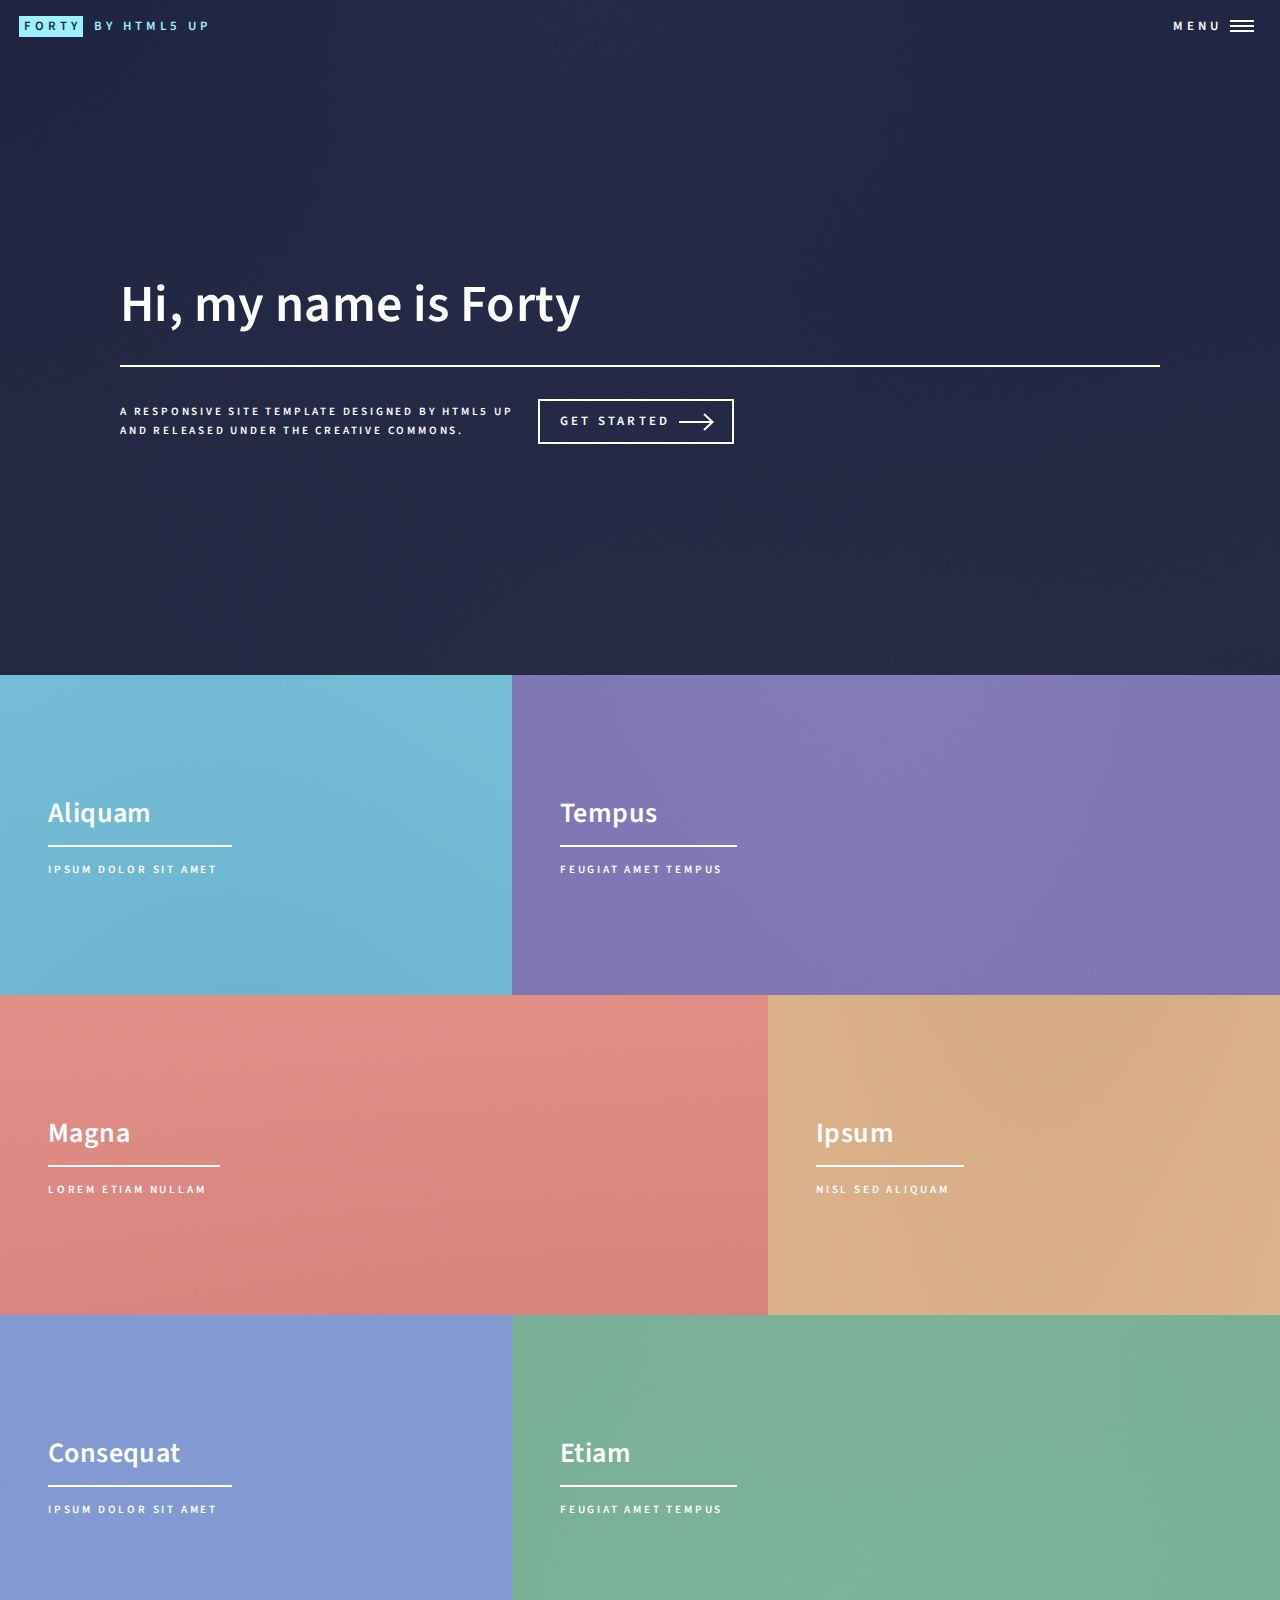
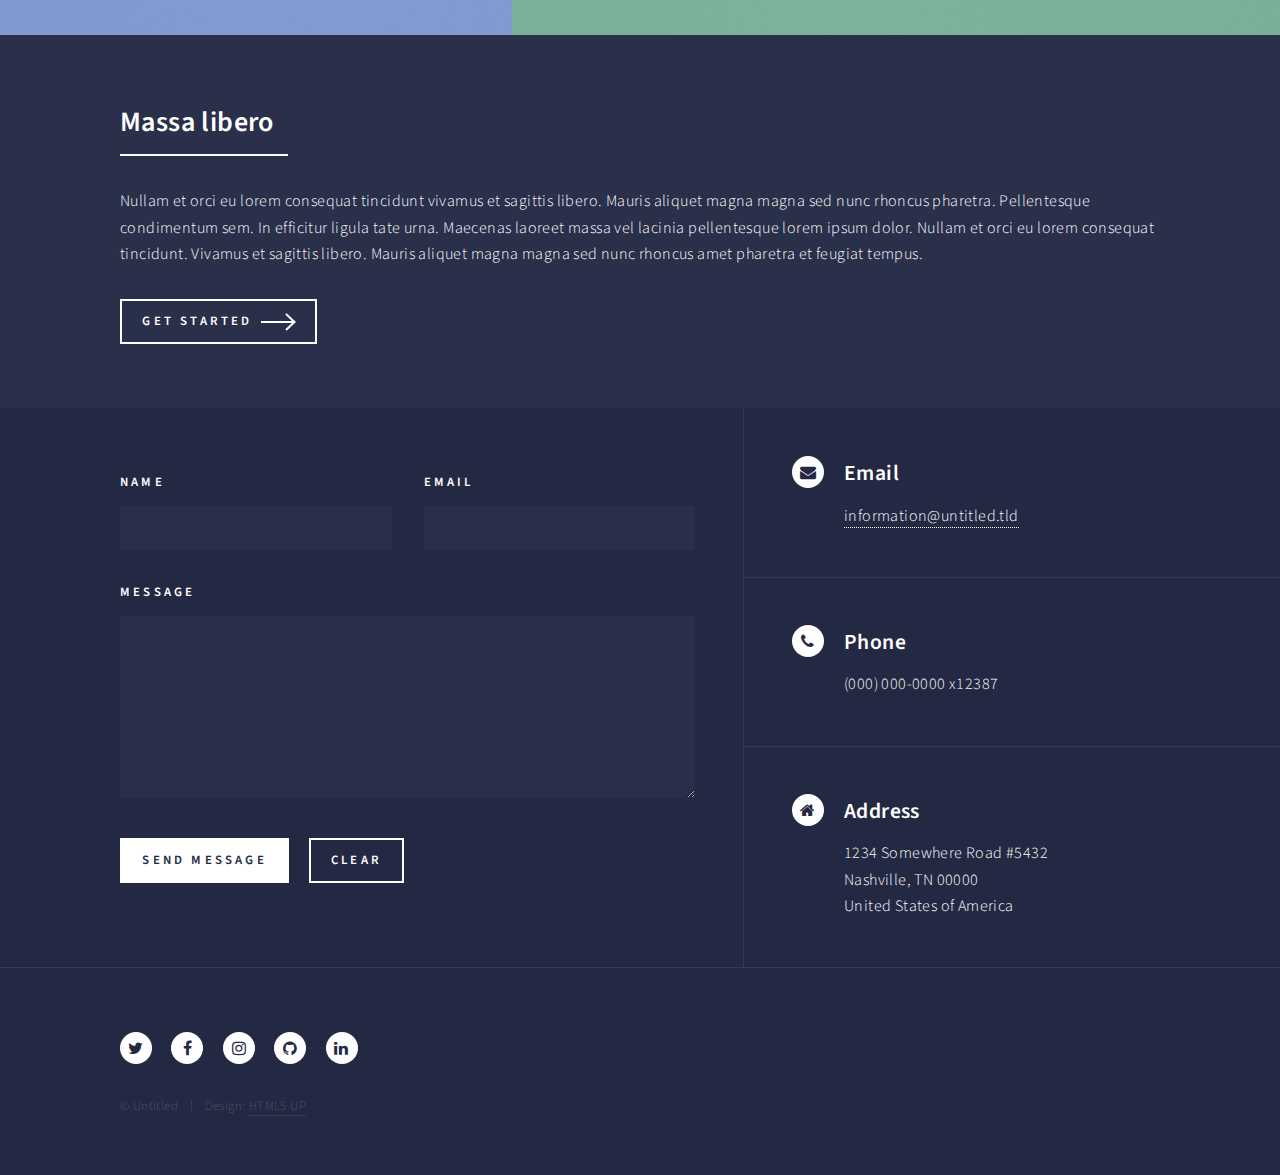
==== test/index.html @ 99784482 "测试下" ====
<!DOCTYPE HTML>
<!--
	Forty by HTML5 UP
	html5up.net | @ajlkn
	Free for personal and commercial use under the CCA 3.0 license (html5up.net/license)
-->
<html>
	<head>
		<title>Forty by HTML5 UP</title>
		<meta charset="utf-8" />
		<meta name="viewport" content="width=device-width, initial-scale=1, user-scalable=no" />
		<!--[if lte IE 8]><script src="assets/js/ie/html5shiv.js"></script><![endif]-->
		<link rel="stylesheet" href="assets/css/main.css" />
		<!--[if lte IE 9]><link rel="stylesheet" href="assets/css/ie9.css" /><![endif]-->
		<!--[if lte IE 8]><link rel="stylesheet" href="assets/css/ie8.css" /><![endif]-->
	</head>
	<body>

		<!-- Wrapper -->
			<div id="wrapper">

				<!-- Header -->
					<header id="header" class="alt">
						<a href="index.html" class="logo"><strong>Forty</strong> <span>by HTML5 UP</span></a>
						<nav>
							<a href="#menu">Menu</a>
						</nav>
					</header>

				<!-- Menu -->
					<nav id="menu">
						<ul class="links">
							<li><a href="index.html">Home</a></li>
							<li><a href="landing.html">Landing</a></li>
							<li><a href="generic.html">Generic</a></li>
							<li><a href="elements.html">Elements</a></li>
						</ul>
						<ul class="actions vertical">
							<li><a href="#" class="button special fit">Get Started</a></li>
							<li><a href="#" class="button fit">Log In</a></li>
						</ul>
					</nav>

				<!-- Banner -->
					<section id="banner" class="major">
						<div class="inner">
							<header class="major">
								<h1>Hi, my name is Forty</h1>
							</header>
							<div class="content">
								<p>A responsive site template designed by HTML5 UP<br />
								and released under the Creative Commons.</p>
								<ul class="actions">
									<li><a href="#one" class="button next scrolly">Get Started</a></li>
								</ul>
							</div>
						</div>
					</section>

				<!-- Main -->
					<div id="main">

						<!-- One -->
							<section id="one" class="tiles">
								<article>
									<span class="image">
										<img src="images/pic01.jpg" alt="" />
									</span>
									<header class="major">
										<h3><a href="landing.html" class="link">Aliquam</a></h3>
										<p>Ipsum dolor sit amet</p>
									</header>
								</article>
								<article>
									<span class="image">
										<img src="images/pic02.jpg" alt="" />
									</span>
									<header class="major">
										<h3><a href="landing.html" class="link">Tempus</a></h3>
										<p>feugiat amet tempus</p>
									</header>
								</article>
								<article>
									<span class="image">
										<img src="images/pic03.jpg" alt="" />
									</span>
									<header class="major">
										<h3><a href="landing.html" class="link">Magna</a></h3>
										<p>Lorem etiam nullam</p>
									</header>
								</article>
								<article>
									<span class="image">
										<img src="images/pic04.jpg" alt="" />
									</span>
									<header class="major">
										<h3><a href="landing.html" class="link">Ipsum</a></h3>
										<p>Nisl sed aliquam</p>
									</header>
								</article>
								<article>
									<span class="image">
										<img src="images/pic05.jpg" alt="" />
									</span>
									<header class="major">
										<h3><a href="landing.html" class="link">Consequat</a></h3>
										<p>Ipsum dolor sit amet</p>
									</header>
								</article>
								<article>
									<span class="image">
										<img src="images/pic06.jpg" alt="" />
									</span>
									<header class="major">
										<h3><a href="landing.html" class="link">Etiam</a></h3>
										<p>Feugiat amet tempus</p>
									</header>
								</article>
							</section>

						<!-- Two -->
							<section id="two">
								<div class="inner">
									<header class="major">
										<h2>Massa libero</h2>
									</header>
									<p>Nullam et orci eu lorem consequat tincidunt vivamus et sagittis libero. Mauris aliquet magna magna sed nunc rhoncus pharetra. Pellentesque condimentum sem. In efficitur ligula tate urna. Maecenas laoreet massa vel lacinia pellentesque lorem ipsum dolor. Nullam et orci eu lorem consequat tincidunt. Vivamus et sagittis libero. Mauris aliquet magna magna sed nunc rhoncus amet pharetra et feugiat tempus.</p>
									<ul class="actions">
										<li><a href="landing.html" class="button next">Get Started</a></li>
									</ul>
								</div>
							</section>

					</div>

				<!-- Contact -->
					<section id="contact">
						<div class="inner">
							<section>
								<form method="post" action="#">
									<div class="field half first">
										<label for="name">Name</label>
										<input type="text" name="name" id="name" />
									</div>
									<div class="field half">
										<label for="email">Email</label>
										<input type="text" name="email" id="email" />
									</div>
									<div class="field">
										<label for="message">Message</label>
										<textarea name="message" id="message" rows="6"></textarea>
									</div>
									<ul class="actions">
										<li><input type="submit" value="Send Message" class="special" /></li>
										<li><input type="reset" value="Clear" /></li>
									</ul>
								</form>
							</section>
							<section class="split">
								<section>
									<div class="contact-method">
										<span class="icon alt fa-envelope"></span>
										<h3>Email</h3>
										<a href="#">information@untitled.tld</a>
									</div>
								</section>
								<section>
									<div class="contact-method">
										<span class="icon alt fa-phone"></span>
										<h3>Phone</h3>
										<span>(000) 000-0000 x12387</span>
									</div>
								</section>
								<section>
									<div class="contact-method">
										<span class="icon alt fa-home"></span>
										<h3>Address</h3>
										<span>1234 Somewhere Road #5432<br />
										Nashville, TN 00000<br />
										United States of America</span>
									</div>
								</section>
							</section>
						</div>
					</section>

				<!-- Footer -->
					<footer id="footer">
						<div class="inner">
							<ul class="icons">
								<li><a href="#" class="icon alt fa-twitter"><span class="label">Twitter</span></a></li>
								<li><a href="#" class="icon alt fa-facebook"><span class="label">Facebook</span></a></li>
								<li><a href="#" class="icon alt fa-instagram"><span class="label">Instagram</span></a></li>
								<li><a href="#" class="icon alt fa-github"><span class="label">GitHub</span></a></li>
								<li><a href="#" class="icon alt fa-linkedin"><span class="label">LinkedIn</span></a></li>
							</ul>
							<ul class="copyright">
								<li>&copy; Untitled</li><li>Design: <a href="https://html5up.net">HTML5 UP</a></li>
							</ul>
						</div>
					</footer>

			</div>

		<!-- Scripts -->
			<script src="assets/js/jquery.min.js"></script>
			<script src="assets/js/jquery.scrolly.min.js"></script>
			<script src="assets/js/jquery.scrollex.min.js"></script>
			<script src="assets/js/skel.min.js"></script>
			<script src="assets/js/util.js"></script>
			<!--[if lte IE 8]><script src="assets/js/ie/respond.min.js"></script><![endif]-->
			<script src="assets/js/main.js"></script>

	</body>
</html>
---- test/assets/css/main.css ----
@import url(font-awesome.min.css);
@import url("https://fonts.googleapis.com/css?family=Source+Sans+Pro:300,300italic,600,600italic");

/*
	Forty by HTML5 UP
	html5up.net | @ajlkn
	Free for personal and commercial use under the CCA 3.0 license (html5up.net/license)
*/

/* Reset */

	html, body, div, span, applet, object, iframe, h1, h2, h3, h4, h5, h6, p, blockquote, pre, a, abbr, acronym, address, big, cite, code, del, dfn, em, img, ins, kbd, q, s, samp, small, strike, strong, sub, sup, tt, var, b, u, i, center, dl, dt, dd, ol, ul, li, fieldset, form, label, legend, table, caption, tbody, tfoot, thead, tr, th, td, article, aside, canvas, details, embed, figure, figcaption, footer, header, hgroup, menu, nav, output, ruby, section, summary, time, mark, audio, video {
		margin: 0;
		padding: 0;
		border: 0;
		font-size: 100%;
		font: inherit;
		vertical-align: baseline;
	}

	article, aside, details, figcaption, figure, footer, header, hgroup, menu, nav, section {
		display: block;
	}

	body {
		line-height: 1;
	}

	ol, ul {
		list-style: none;
	}

	blockquote, q {
		quotes: none;
	}

	blockquote:before, blockquote:after, q:before, q:after {
		content: '';
		content: none;
	}

	table {
		border-collapse: collapse;
		border-spacing: 0;
	}

	body {
		-webkit-text-size-adjust: none;
	}

/* Box Model */

	*, *:before, *:after {
		-moz-box-sizing: border-box;
		-webkit-box-sizing: border-box;
		box-sizing: border-box;
	}

/* Grid */

	.row {
		border-bottom: solid 1px transparent;
		-moz-box-sizing: border-box;
		-webkit-box-sizing: border-box;
		box-sizing: border-box;
	}

	.row > * {
		float: left;
		-moz-box-sizing: border-box;
		-webkit-box-sizing: border-box;
		box-sizing: border-box;
	}

	.row:after, .row:before {
		content: '';
		display: block;
		clear: both;
		height: 0;
	}

	.row.uniform > * > :first-child {
		margin-top: 0;
	}

	.row.uniform > * > :last-child {
		margin-bottom: 0;
	}

	.row.\30 \25 > * {
		padding: 0 0 0 0em;
	}

	.row.\30 \25 {
		margin: 0 0 -1px 0em;
	}

	.row.uniform.\30 \25 > * {
		padding: 0em 0 0 0em;
	}

	.row.uniform.\30 \25 {
		margin: 0em 0 -1px 0em;
	}

	.row > * {
		padding: 0 0 0 2em;
	}

	.row {
		margin: 0 0 -1px -2em;
	}

	.row.uniform > * {
		padding: 2em 0 0 2em;
	}

	.row.uniform {
		margin: -2em 0 -1px -2em;
	}

	.row.\32 00\25 > * {
		padding: 0 0 0 4em;
	}

	.row.\32 00\25 {
		margin: 0 0 -1px -4em;
	}

	.row.uniform.\32 00\25 > * {
		padding: 4em 0 0 4em;
	}

	.row.uniform.\32 00\25 {
		margin: -4em 0 -1px -4em;
	}

	.row.\31 50\25 > * {
		padding: 0 0 0 3em;
	}

	.row.\31 50\25 {
		margin: 0 0 -1px -3em;
	}

	.row.uniform.\31 50\25 > * {
		padding: 3em 0 0 3em;
	}

	.row.uniform.\31 50\25 {
		margin: -3em 0 -1px -3em;
	}

	.row.\35 0\25 > * {
		padding: 0 0 0 1em;
	}

	.row.\35 0\25 {
		margin: 0 0 -1px -1em;
	}

	.row.uniform.\35 0\25 > * {
		padding: 1em 0 0 1em;
	}

	.row.uniform.\35 0\25 {
		margin: -1em 0 -1px -1em;
	}

	.row.\32 5\25 > * {
		padding: 0 0 0 0.5em;
	}

	.row.\32 5\25 {
		margin: 0 0 -1px -0.5em;
	}

	.row.uniform.\32 5\25 > * {
		padding: 0.5em 0 0 0.5em;
	}

	.row.uniform.\32 5\25 {
		margin: -0.5em 0 -1px -0.5em;
	}

	.\31 2u, .\31 2u\24 {
		width: 100%;
		clear: none;
		margin-left: 0;
	}

	.\31 1u, .\31 1u\24 {
		width: 91.6666666667%;
		clear: none;
		margin-left: 0;
	}

	.\31 0u, .\31 0u\24 {
		width: 83.3333333333%;
		clear: none;
		margin-left: 0;
	}

	.\39 u, .\39 u\24 {
		width: 75%;
		clear: none;
		margin-left: 0;
	}

	.\38 u, .\38 u\24 {
		width: 66.6666666667%;
		clear: none;
		margin-left: 0;
	}

	.\37 u, .\37 u\24 {
		width: 58.3333333333%;
		clear: none;
		margin-left: 0;
	}

	.\36 u, .\36 u\24 {
		width: 50%;
		clear: none;
		margin-left: 0;
	}

	.\35 u, .\35 u\24 {
		width: 41.6666666667%;
		clear: none;
		margin-left: 0;
	}

	.\34 u, .\34 u\24 {
		width: 33.3333333333%;
		clear: none;
		margin-left: 0;
	}

	.\33 u, .\33 u\24 {
		width: 25%;
		clear: none;
		margin-left: 0;
	}

	.\32 u, .\32 u\24 {
		width: 16.6666666667%;
		clear: none;
		margin-left: 0;
	}

	.\31 u, .\31 u\24 {
		width: 8.3333333333%;
		clear: none;
		margin-left: 0;
	}

	.\31 2u\24 + *,
	.\31 1u\24 + *,
	.\31 0u\24 + *,
	.\39 u\24 + *,
	.\38 u\24 + *,
	.\37 u\24 + *,
	.\36 u\24 + *,
	.\35 u\24 + *,
	.\34 u\24 + *,
	.\33 u\24 + *,
	.\32 u\24 + *,
	.\31 u\24 + * {
		clear: left;
	}

	.\-11u {
		margin-left: 91.66667%;
	}

	.\-10u {
		margin-left: 83.33333%;
	}

	.\-9u {
		margin-left: 75%;
	}

	.\-8u {
		margin-left: 66.66667%;
	}

	.\-7u {
		margin-left: 58.33333%;
	}

	.\-6u {
		margin-left: 50%;
	}

	.\-5u {
		margin-left: 41.66667%;
	}

	.\-4u {
		margin-left: 33.33333%;
	}

	.\-3u {
		margin-left: 25%;
	}

	.\-2u {
		margin-left: 16.66667%;
	}

	.\-1u {
		margin-left: 8.33333%;
	}

	@media screen and (max-width: 1680px) {

		.row > * {
			padding: 0 0 0 2em;
		}

		.row {
			margin: 0 0 -1px -2em;
		}

		.row.uniform > * {
			padding: 2em 0 0 2em;
		}

		.row.uniform {
			margin: -2em 0 -1px -2em;
		}

		.row.\32 00\25 > * {
			padding: 0 0 0 4em;
		}

		.row.\32 00\25 {
			margin: 0 0 -1px -4em;
		}

		.row.uniform.\32 00\25 > * {
			padding: 4em 0 0 4em;
		}

		.row.uniform.\32 00\25 {
			margin: -4em 0 -1px -4em;
		}

		.row.\31 50\25 > * {
			padding: 0 0 0 3em;
		}

		.row.\31 50\25 {
			margin: 0 0 -1px -3em;
		}

		.row.uniform.\31 50\25 > * {
			padding: 3em 0 0 3em;
		}

		.row.uniform.\31 50\25 {
			margin: -3em 0 -1px -3em;
		}

		.row.\35 0\25 > * {
			padding: 0 0 0 1em;
		}

		.row.\35 0\25 {
			margin: 0 0 -1px -1em;
		}

		.row.uniform.\35 0\25 > * {
			padding: 1em 0 0 1em;
		}

		.row.uniform.\35 0\25 {
			margin: -1em 0 -1px -1em;
		}

		.row.\32 5\25 > * {
			padding: 0 0 0 0.5em;
		}

		.row.\32 5\25 {
			margin: 0 0 -1px -0.5em;
		}

		.row.uniform.\32 5\25 > * {
			padding: 0.5em 0 0 0.5em;
		}

		.row.uniform.\32 5\25 {
			margin: -0.5em 0 -1px -0.5em;
		}

		.\31 2u\28xlarge\29, .\31 2u\24\28xlarge\29 {
			width: 100%;
			clear: none;
			margin-left: 0;
		}

		.\31 1u\28xlarge\29, .\31 1u\24\28xlarge\29 {
			width: 91.6666666667%;
			clear: none;
			margin-left: 0;
		}

		.\31 0u\28xlarge\29, .\31 0u\24\28xlarge\29 {
			width: 83.3333333333%;
			clear: none;
			margin-left: 0;
		}

		.\39 u\28xlarge\29, .\39 u\24\28xlarge\29 {
			width: 75%;
			clear: none;
			margin-left: 0;
		}

		.\38 u\28xlarge\29, .\38 u\24\28xlarge\29 {
			width: 66.6666666667%;
			clear: none;
			margin-left: 0;
		}

		.\37 u\28xlarge\29, .\37 u\24\28xlarge\29 {
			width: 58.3333333333%;
			clear: none;
			margin-left: 0;
		}

		.\36 u\28xlarge\29, .\36 u\24\28xlarge\29 {
			width: 50%;
			clear: none;
			margin-left: 0;
		}

		.\35 u\28xlarge\29, .\35 u\24\28xlarge\29 {
			width: 41.6666666667%;
			clear: none;
			margin-left: 0;
		}

		.\34 u\28xlarge\29, .\34 u\24\28xlarge\29 {
			width: 33.3333333333%;
			clear: none;
			margin-left: 0;
		}

		.\33 u\28xlarge\29, .\33 u\24\28xlarge\29 {
			width: 25%;
			clear: none;
			margin-left: 0;
		}

		.\32 u\28xlarge\29, .\32 u\24\28xlarge\29 {
			width: 16.6666666667%;
			clear: none;
			margin-left: 0;
		}

		.\31 u\28xlarge\29, .\31 u\24\28xlarge\29 {
			width: 8.3333333333%;
			clear: none;
			margin-left: 0;
		}

		.\31 2u\24\28xlarge\29 + *,
		.\31 1u\24\28xlarge\29 + *,
		.\31 0u\24\28xlarge\29 + *,
		.\39 u\24\28xlarge\29 + *,
		.\38 u\24\28xlarge\29 + *,
		.\37 u\24\28xlarge\29 + *,
		.\36 u\24\28xlarge\29 + *,
		.\35 u\24\28xlarge\29 + *,
		.\34 u\24\28xlarge\29 + *,
		.\33 u\24\28xlarge\29 + *,
		.\32 u\24\28xlarge\29 + *,
		.\31 u\24\28xlarge\29 + * {
			clear: left;
		}

		.\-11u\28xlarge\29 {
			margin-left: 91.66667%;
		}

		.\-10u\28xlarge\29 {
			margin-left: 83.33333%;
		}

		.\-9u\28xlarge\29 {
			margin-left: 75%;
		}

		.\-8u\28xlarge\29 {
			margin-left: 66.66667%;
		}

		.\-7u\28xlarge\29 {
			margin-left: 58.33333%;
		}

		.\-6u\28xlarge\29 {
			margin-left: 50%;
		}

		.\-5u\28xlarge\29 {
			margin-left: 41.66667%;
		}

		.\-4u\28xlarge\29 {
			margin-left: 33.33333%;
		}

		.\-3u\28xlarge\29 {
			margin-left: 25%;
		}

		.\-2u\28xlarge\29 {
			margin-left: 16.66667%;
		}

		.\-1u\28xlarge\29 {
			margin-left: 8.33333%;
		}

	}

	@media screen and (max-width: 1280px) {

		.row > * {
			padding: 0 0 0 1.5em;
		}

		.row {
			margin: 0 0 -1px -1.5em;
		}

		.row.uniform > * {
			padding: 1.5em 0 0 1.5em;
		}

		.row.uniform {
			margin: -1.5em 0 -1px -1.5em;
		}

		.row.\32 00\25 > * {
			padding: 0 0 0 3em;
		}

		.row.\32 00\25 {
			margin: 0 0 -1px -3em;
		}

		.row.uniform.\32 00\25 > * {
			padding: 3em 0 0 3em;
		}

		.row.uniform.\32 00\25 {
			margin: -3em 0 -1px -3em;
		}

		.row.\31 50\25 > * {
			padding: 0 0 0 2.25em;
		}

		.row.\31 50\25 {
			margin: 0 0 -1px -2.25em;
		}

		.row.uniform.\31 50\25 > * {
			padding: 2.25em 0 0 2.25em;
		}

		.row.uniform.\31 50\25 {
			margin: -2.25em 0 -1px -2.25em;
		}

		.row.\35 0\25 > * {
			padding: 0 0 0 0.75em;
		}

		.row.\35 0\25 {
			margin: 0 0 -1px -0.75em;
		}

		.row.uniform.\35 0\25 > * {
			padding: 0.75em 0 0 0.75em;
		}

		.row.uniform.\35 0\25 {
			margin: -0.75em 0 -1px -0.75em;
		}

		.row.\32 5\25 > * {
			padding: 0 0 0 0.375em;
		}

		.row.\32 5\25 {
			margin: 0 0 -1px -0.375em;
		}

		.row.uniform.\32 5\25 > * {
			padding: 0.375em 0 0 0.375em;
		}

		.row.uniform.\32 5\25 {
			margin: -0.375em 0 -1px -0.375em;
		}

		.\31 2u\28large\29, .\31 2u\24\28large\29 {
			width: 100%;
			clear: none;
			margin-left: 0;
		}

		.\31 1u\28large\29, .\31 1u\24\28large\29 {
			width: 91.6666666667%;
			clear: none;
			margin-left: 0;
		}

		.\31 0u\28large\29, .\31 0u\24\28large\29 {
			width: 83.3333333333%;
			clear: none;
			margin-left: 0;
		}

		.\39 u\28large\29, .\39 u\24\28large\29 {
			width: 75%;
			clear: none;
			margin-left: 0;
		}

		.\38 u\28large\29, .\38 u\24\28large\29 {
			width: 66.6666666667%;
			clear: none;
			margin-left: 0;
		}

		.\37 u\28large\29, .\37 u\24\28large\29 {
			width: 58.3333333333%;
			clear: none;
			margin-left: 0;
		}

		.\36 u\28large\29, .\36 u\24\28large\29 {
			width: 50%;
			clear: none;
			margin-left: 0;
		}

		.\35 u\28large\29, .\35 u\24\28large\29 {
			width: 41.6666666667%;
			clear: none;
			margin-left: 0;
		}

		.\34 u\28large\29, .\34 u\24\28large\29 {
			width: 33.3333333333%;
			clear: none;
			margin-left: 0;
		}

		.\33 u\28large\29, .\33 u\24\28large\29 {
			width: 25%;
			clear: none;
			margin-left: 0;
		}

		.\32 u\28large\29, .\32 u\24\28large\29 {
			width: 16.6666666667%;
			clear: none;
			margin-left: 0;
		}

		.\31 u\28large\29, .\31 u\24\28large\29 {
			width: 8.3333333333%;
			clear: none;
			margin-left: 0;
		}

		.\31 2u\24\28large\29 + *,
		.\31 1u\24\28large\29 + *,
		.\31 0u\24\28large\29 + *,
		.\39 u\24\28large\29 + *,
		.\38 u\24\28large\29 + *,
		.\37 u\24\28large\29 + *,
		.\36 u\24\28large\29 + *,
		.\35 u\24\28large\29 + *,
		.\34 u\24\28large\29 + *,
		.\33 u\24\28large\29 + *,
		.\32 u\24\28large\29 + *,
		.\31 u\24\28large\29 + * {
			clear: left;
		}

		.\-11u\28large\29 {
			margin-left: 91.66667%;
		}

		.\-10u\28large\29 {
			margin-left: 83.33333%;
		}

		.\-9u\28large\29 {
			margin-left: 75%;
		}

		.\-8u\28large\29 {
			margin-left: 66.66667%;
		}

		.\-7u\28large\29 {
			margin-left: 58.33333%;
		}

		.\-6u\28large\29 {
			margin-left: 50%;
		}

		.\-5u\28large\29 {
			margin-left: 41.66667%;
		}

		.\-4u\28large\29 {
			margin-left: 33.33333%;
		}

		.\-3u\28large\29 {
			margin-left: 25%;
		}

		.\-2u\28large\29 {
			margin-left: 16.66667%;
		}

		.\-1u\28large\29 {
			margin-left: 8.33333%;
		}

	}

	@media screen and (max-width: 980px) {

		.row > * {
			padding: 0 0 0 1.5em;
		}

		.row {
			margin: 0 0 -1px -1.5em;
		}

		.row.uniform > * {
			padding: 1.5em 0 0 1.5em;
		}

		.row.uniform {
			margin: -1.5em 0 -1px -1.5em;
		}

		.row.\32 00\25 > * {
			padding: 0 0 0 3em;
		}

		.row.\32 00\25 {
			margin: 0 0 -1px -3em;
		}

		.row.uniform.\32 00\25 > * {
			padding: 3em 0 0 3em;
		}

		.row.uniform.\32 00\25 {
			margin: -3em 0 -1px -3em;
		}

		.row.\31 50\25 > * {
			padding: 0 0 0 2.25em;
		}

		.row.\31 50\25 {
			margin: 0 0 -1px -2.25em;
		}

		.row.uniform.\31 50\25 > * {
			padding: 2.25em 0 0 2.25em;
		}

		.row.uniform.\31 50\25 {
			margin: -2.25em 0 -1px -2.25em;
		}

		.row.\35 0\25 > * {
			padding: 0 0 0 0.75em;
		}

		.row.\35 0\25 {
			margin: 0 0 -1px -0.75em;
		}

		.row.uniform.\35 0\25 > * {
			padding: 0.75em 0 0 0.75em;
		}

		.row.uniform.\35 0\25 {
			margin: -0.75em 0 -1px -0.75em;
		}

		.row.\32 5\25 > * {
			padding: 0 0 0 0.375em;
		}

		.row.\32 5\25 {
			margin: 0 0 -1px -0.375em;
		}

		.row.uniform.\32 5\25 > * {
			padding: 0.375em 0 0 0.375em;
		}

		.row.uniform.\32 5\25 {
			margin: -0.375em 0 -1px -0.375em;
		}

		.\31 2u\28medium\29, .\31 2u\24\28medium\29 {
			width: 100%;
			clear: none;
			margin-left: 0;
		}

		.\31 1u\28medium\29, .\31 1u\24\28medium\29 {
			width: 91.6666666667%;
			clear: none;
			margin-left: 0;
		}

		.\31 0u\28medium\29, .\31 0u\24\28medium\29 {
			width: 83.3333333333%;
			clear: none;
			margin-left: 0;
		}

		.\39 u\28medium\29, .\39 u\24\28medium\29 {
			width: 75%;
			clear: none;
			margin-left: 0;
		}

		.\38 u\28medium\29, .\38 u\24\28medium\29 {
			width: 66.6666666667%;
			clear: none;
			margin-left: 0;
		}

		.\37 u\28medium\29, .\37 u\24\28medium\29 {
			width: 58.3333333333%;
			clear: none;
			margin-left: 0;
		}

		.\36 u\28medium\29, .\36 u\24\28medium\29 {
			width: 50%;
			clear: none;
			margin-left: 0;
		}

		.\35 u\28medium\29, .\35 u\24\28medium\29 {
			width: 41.6666666667%;
			clear: none;
			margin-left: 0;
		}

		.\34 u\28medium\29, .\34 u\24\28medium\29 {
			width: 33.3333333333%;
			clear: none;
			margin-left: 0;
		}

		.\33 u\28medium\29, .\33 u\24\28medium\29 {
			width: 25%;
			clear: none;
			margin-left: 0;
		}

		.\32 u\28medium\29, .\32 u\24\28medium\29 {
			width: 16.6666666667%;
			clear: none;
			margin-left: 0;
		}

		.\31 u\28medium\29, .\31 u\24\28medium\29 {
			width: 8.3333333333%;
			clear: none;
			margin-left: 0;
		}

		.\31 2u\24\28medium\29 + *,
		.\31 1u\24\28medium\29 + *,
		.\31 0u\24\28medium\29 + *,
		.\39 u\24\28medium\29 + *,
		.\38 u\24\28medium\29 + *,
		.\37 u\24\28medium\29 + *,
		.\36 u\24\28medium\29 + *,
		.\35 u\24\28medium\29 + *,
		.\34 u\24\28medium\29 + *,
		.\33 u\24\28medium\29 + *,
		.\32 u\24\28medium\29 + *,
		.\31 u\24\28medium\29 + * {
			clear: left;
		}

		.\-11u\28medium\29 {
			margin-left: 91.66667%;
		}

		.\-10u\28medium\29 {
			margin-left: 83.33333%;
		}

		.\-9u\28medium\29 {
			margin-left: 75%;
		}

		.\-8u\28medium\29 {
			margin-left: 66.66667%;
		}

		.\-7u\28medium\29 {
			margin-left: 58.33333%;
		}

		.\-6u\28medium\29 {
			margin-left: 50%;
		}

		.\-5u\28medium\29 {
			margin-left: 41.66667%;
		}

		.\-4u\28medium\29 {
			margin-left: 33.33333%;
		}

		.\-3u\28medium\29 {
			margin-left: 25%;
		}

		.\-2u\28medium\29 {
			margin-left: 16.66667%;
		}

		.\-1u\28medium\29 {
			margin-left: 8.33333%;
		}

	}

	@media screen and (max-width: 736px) {

		.row > * {
			padding: 0 0 0 1.25em;
		}

		.row {
			margin: 0 0 -1px -1.25em;
		}

		.row.uniform > * {
			padding: 1.25em 0 0 1.25em;
		}

		.row.uniform {
			margin: -1.25em 0 -1px -1.25em;
		}

		.row.\32 00\25 > * {
			padding: 0 0 0 2.5em;
		}

		.row.\32 00\25 {
			margin: 0 0 -1px -2.5em;
		}

		.row.uniform.\32 00\25 > * {
			padding: 2.5em 0 0 2.5em;
		}

		.row.uniform.\32 00\25 {
			margin: -2.5em 0 -1px -2.5em;
		}

		.row.\31 50\25 > * {
			padding: 0 0 0 1.875em;
		}

		.row.\31 50\25 {
			margin: 0 0 -1px -1.875em;
		}

		.row.uniform.\31 50\25 > * {
			padding: 1.875em 0 0 1.875em;
		}

		.row.uniform.\31 50\25 {
			margin: -1.875em 0 -1px -1.875em;
		}

		.row.\35 0\25 > * {
			padding: 0 0 0 0.625em;
		}

		.row.\35 0\25 {
			margin: 0 0 -1px -0.625em;
		}

		.row.uniform.\35 0\25 > * {
			padding: 0.625em 0 0 0.625em;
		}

		.row.uniform.\35 0\25 {
			margin: -0.625em 0 -1px -0.625em;
		}

		.row.\32 5\25 > * {
			padding: 0 0 0 0.3125em;
		}

		.row.\32 5\25 {
			margin: 0 0 -1px -0.3125em;
		}

		.row.uniform.\32 5\25 > * {
			padding: 0.3125em 0 0 0.3125em;
		}

		.row.uniform.\32 5\25 {
			margin: -0.3125em 0 -1px -0.3125em;
		}

		.\31 2u\28small\29, .\31 2u\24\28small\29 {
			width: 100%;
			clear: none;
			margin-left: 0;
		}

		.\31 1u\28small\29, .\31 1u\24\28small\29 {
			width: 91.6666666667%;
			clear: none;
			margin-left: 0;
		}

		.\31 0u\28small\29, .\31 0u\24\28small\29 {
			width: 83.3333333333%;
			clear: none;
			margin-left: 0;
		}

		.\39 u\28small\29, .\39 u\24\28small\29 {
			width: 75%;
			clear: none;
			margin-left: 0;
		}

		.\38 u\28small\29, .\38 u\24\28small\29 {
			width: 66.6666666667%;
			clear: none;
			margin-left: 0;
		}

		.\37 u\28small\29, .\37 u\24\28small\29 {
			width: 58.3333333333%;
			clear: none;
			margin-left: 0;
		}

		.\36 u\28small\29, .\36 u\24\28small\29 {
			width: 50%;
			clear: none;
			margin-left: 0;
		}

		.\35 u\28small\29, .\35 u\24\28small\29 {
			width: 41.6666666667%;
			clear: none;
			margin-left: 0;
		}

		.\34 u\28small\29, .\34 u\24\28small\29 {
			width: 33.3333333333%;
			clear: none;
			margin-left: 0;
		}

		.\33 u\28small\29, .\33 u\24\28small\29 {
			width: 25%;
			clear: none;
			margin-left: 0;
		}

		.\32 u\28small\29, .\32 u\24\28small\29 {
			width: 16.6666666667%;
			clear: none;
			margin-left: 0;
		}

		.\31 u\28small\29, .\31 u\24\28small\29 {
			width: 8.3333333333%;
			clear: none;
			margin-left: 0;
		}

		.\31 2u\24\28small\29 + *,
		.\31 1u\24\28small\29 + *,
		.\31 0u\24\28small\29 + *,
		.\39 u\24\28small\29 + *,
		.\38 u\24\28small\29 + *,
		.\37 u\24\28small\29 + *,
		.\36 u\24\28small\29 + *,
		.\35 u\24\28small\29 + *,
		.\34 u\24\28small\29 + *,
		.\33 u\24\28small\29 + *,
		.\32 u\24\28small\29 + *,
		.\31 u\24\28small\29 + * {
			clear: left;
		}

		.\-11u\28small\29 {
			margin-left: 91.66667%;
		}

		.\-10u\28small\29 {
			margin-left: 83.33333%;
		}

		.\-9u\28small\29 {
			margin-left: 75%;
		}

		.\-8u\28small\29 {
			margin-left: 66.66667%;
		}

		.\-7u\28small\29 {
			margin-left: 58.33333%;
		}

		.\-6u\28small\29 {
			margin-left: 50%;
		}

		.\-5u\28small\29 {
			margin-left: 41.66667%;
		}

		.\-4u\28small\29 {
			margin-left: 33.33333%;
		}

		.\-3u\28small\29 {
			margin-left: 25%;
		}

		.\-2u\28small\29 {
			margin-left: 16.66667%;
		}

		.\-1u\28small\29 {
			margin-left: 8.33333%;
		}

	}

	@media screen and (max-width: 480px) {

		.row > * {
			padding: 0 0 0 1.25em;
		}

		.row {
			margin: 0 0 -1px -1.25em;
		}

		.row.uniform > * {
			padding: 1.25em 0 0 1.25em;
		}

		.row.uniform {
			margin: -1.25em 0 -1px -1.25em;
		}

		.row.\32 00\25 > * {
			padding: 0 0 0 2.5em;
		}

		.row.\32 00\25 {
			margin: 0 0 -1px -2.5em;
		}

		.row.uniform.\32 00\25 > * {
			padding: 2.5em 0 0 2.5em;
		}

		.row.uniform.\32 00\25 {
			margin: -2.5em 0 -1px -2.5em;
		}

		.row.\31 50\25 > * {
			padding: 0 0 0 1.875em;
		}

		.row.\31 50\25 {
			margin: 0 0 -1px -1.875em;
		}

		.row.uniform.\31 50\25 > * {
			padding: 1.875em 0 0 1.875em;
		}

		.row.uniform.\31 50\25 {
			margin: -1.875em 0 -1px -1.875em;
		}

		.row.\35 0\25 > * {
			padding: 0 0 0 0.625em;
		}

		.row.\35 0\25 {
			margin: 0 0 -1px -0.625em;
		}

		.row.uniform.\35 0\25 > * {
			padding: 0.625em 0 0 0.625em;
		}

		.row.uniform.\35 0\25 {
			margin: -0.625em 0 -1px -0.625em;
		}

		.row.\32 5\25 > * {
			padding: 0 0 0 0.3125em;
		}

		.row.\32 5\25 {
			margin: 0 0 -1px -0.3125em;
		}

		.row.uniform.\32 5\25 > * {
			padding: 0.3125em 0 0 0.3125em;
		}

		.row.uniform.\32 5\25 {
			margin: -0.3125em 0 -1px -0.3125em;
		}

		.\31 2u\28xsmall\29, .\31 2u\24\28xsmall\29 {
			width: 100%;
			clear: none;
			margin-left: 0;
		}

		.\31 1u\28xsmall\29, .\31 1u\24\28xsmall\29 {
			width: 91.6666666667%;
			clear: none;
			margin-left: 0;
		}

		.\31 0u\28xsmall\29, .\31 0u\24\28xsmall\29 {
			width: 83.3333333333%;
			clear: none;
			margin-left: 0;
		}

		.\39 u\28xsmall\29, .\39 u\24\28xsmall\29 {
			width: 75%;
			clear: none;
			margin-left: 0;
		}

		.\38 u\28xsmall\29, .\38 u\24\28xsmall\29 {
			width: 66.6666666667%;
			clear: none;
			margin-left: 0;
		}

		.\37 u\28xsmall\29, .\37 u\24\28xsmall\29 {
			width: 58.3333333333%;
			clear: none;
			margin-left: 0;
		}

		.\36 u\28xsmall\29, .\36 u\24\28xsmall\29 {
			width: 50%;
			clear: none;
			margin-left: 0;
		}

		.\35 u\28xsmall\29, .\35 u\24\28xsmall\29 {
			width: 41.6666666667%;
			clear: none;
			margin-left: 0;
		}

		.\34 u\28xsmall\29, .\34 u\24\28xsmall\29 {
			width: 33.3333333333%;
			clear: none;
			margin-left: 0;
		}

		.\33 u\28xsmall\29, .\33 u\24\28xsmall\29 {
			width: 25%;
			clear: none;
			margin-left: 0;
		}

		.\32 u\28xsmall\29, .\32 u\24\28xsmall\29 {
			width: 16.6666666667%;
			clear: none;
			margin-left: 0;
		}

		.\31 u\28xsmall\29, .\31 u\24\28xsmall\29 {
			width: 8.3333333333%;
			clear: none;
			margin-left: 0;
		}

		.\31 2u\24\28xsmall\29 + *,
		.\31 1u\24\28xsmall\29 + *,
		.\31 0u\24\28xsmall\29 + *,
		.\39 u\24\28xsmall\29 + *,
		.\38 u\24\28xsmall\29 + *,
		.\37 u\24\28xsmall\29 + *,
		.\36 u\24\28xsmall\29 + *,
		.\35 u\24\28xsmall\29 + *,
		.\34 u\24\28xsmall\29 + *,
		.\33 u\24\28xsmall\29 + *,
		.\32 u\24\28xsmall\29 + *,
		.\31 u\24\28xsmall\29 + * {
			clear: left;
		}

		.\-11u\28xsmall\29 {
			margin-left: 91.66667%;
		}

		.\-10u\28xsmall\29 {
			margin-left: 83.33333%;
		}

		.\-9u\28xsmall\29 {
			margin-left: 75%;
		}

		.\-8u\28xsmall\29 {
			margin-left: 66.66667%;
		}

		.\-7u\28xsmall\29 {
			margin-left: 58.33333%;
		}

		.\-6u\28xsmall\29 {
			margin-left: 50%;
		}

		.\-5u\28xsmall\29 {
			margin-left: 41.66667%;
		}

		.\-4u\28xsmall\29 {
			margin-left: 33.33333%;
		}

		.\-3u\28xsmall\29 {
			margin-left: 25%;
		}

		.\-2u\28xsmall\29 {
			margin-left: 16.66667%;
		}

		.\-1u\28xsmall\29 {
			margin-left: 8.33333%;
		}

	}

	@media screen and (max-width: 360px) {

		.row > * {
			padding: 0 0 0 1.25em;
		}

		.row {
			margin: 0 0 -1px -1.25em;
		}

		.row.uniform > * {
			padding: 1.25em 0 0 1.25em;
		}

		.row.uniform {
			margin: -1.25em 0 -1px -1.25em;
		}

		.row.\32 00\25 > * {
			padding: 0 0 0 2.5em;
		}

		.row.\32 00\25 {
			margin: 0 0 -1px -2.5em;
		}

		.row.uniform.\32 00\25 > * {
			padding: 2.5em 0 0 2.5em;
		}

		.row.uniform.\32 00\25 {
			margin: -2.5em 0 -1px -2.5em;
		}

		.row.\31 50\25 > * {
			padding: 0 0 0 1.875em;
		}

		.row.\31 50\25 {
			margin: 0 0 -1px -1.875em;
		}

		.row.uniform.\31 50\25 > * {
			padding: 1.875em 0 0 1.875em;
		}

		.row.uniform.\31 50\25 {
			margin: -1.875em 0 -1px -1.875em;
		}

		.row.\35 0\25 > * {
			padding: 0 0 0 0.625em;
		}

		.row.\35 0\25 {
			margin: 0 0 -1px -0.625em;
		}

		.row.uniform.\35 0\25 > * {
			padding: 0.625em 0 0 0.625em;
		}

		.row.uniform.\35 0\25 {
			margin: -0.625em 0 -1px -0.625em;
		}

		.row.\32 5\25 > * {
			padding: 0 0 0 0.3125em;
		}

		.row.\32 5\25 {
			margin: 0 0 -1px -0.3125em;
		}

		.row.uniform.\32 5\25 > * {
			padding: 0.3125em 0 0 0.3125em;
		}

		.row.uniform.\32 5\25 {
			margin: -0.3125em 0 -1px -0.3125em;
		}

		.\31 2u\28xxsmall\29, .\31 2u\24\28xxsmall\29 {
			width: 100%;
			clear: none;
			margin-left: 0;
		}

		.\31 1u\28xxsmall\29, .\31 1u\24\28xxsmall\29 {
			width: 91.6666666667%;
			clear: none;
			margin-left: 0;
		}

		.\31 0u\28xxsmall\29, .\31 0u\24\28xxsmall\29 {
			width: 83.3333333333%;
			clear: none;
			margin-left: 0;
		}

		.\39 u\28xxsmall\29, .\39 u\24\28xxsmall\29 {
			width: 75%;
			clear: none;
			margin-left: 0;
		}

		.\38 u\28xxsmall\29, .\38 u\24\28xxsmall\29 {
			width: 66.6666666667%;
			clear: none;
			margin-left: 0;
		}

		.\37 u\28xxsmall\29, .\37 u\24\28xxsmall\29 {
			width: 58.3333333333%;
			clear: none;
			margin-left: 0;
		}

		.\36 u\28xxsmall\29, .\36 u\24\28xxsmall\29 {
			width: 50%;
			clear: none;
			margin-left: 0;
		}

		.\35 u\28xxsmall\29, .\35 u\24\28xxsmall\29 {
			width: 41.6666666667%;
			clear: none;
			margin-left: 0;
		}

		.\34 u\28xxsmall\29, .\34 u\24\28xxsmall\29 {
			width: 33.3333333333%;
			clear: none;
			margin-left: 0;
		}

		.\33 u\28xxsmall\29, .\33 u\24\28xxsmall\29 {
			width: 25%;
			clear: none;
			margin-left: 0;
		}

		.\32 u\28xxsmall\29, .\32 u\24\28xxsmall\29 {
			width: 16.6666666667%;
			clear: none;
			margin-left: 0;
		}

		.\31 u\28xxsmall\29, .\31 u\24\28xxsmall\29 {
			width: 8.3333333333%;
			clear: none;
			margin-left: 0;
		}

		.\31 2u\24\28xxsmall\29 + *,
		.\31 1u\24\28xxsmall\29 + *,
		.\31 0u\24\28xxsmall\29 + *,
		.\39 u\24\28xxsmall\29 + *,
		.\38 u\24\28xxsmall\29 + *,
		.\37 u\24\28xxsmall\29 + *,
		.\36 u\24\28xxsmall\29 + *,
		.\35 u\24\28xxsmall\29 + *,
		.\34 u\24\28xxsmall\29 + *,
		.\33 u\24\28xxsmall\29 + *,
		.\32 u\24\28xxsmall\29 + *,
		.\31 u\24\28xxsmall\29 + * {
			clear: left;
		}

		.\-11u\28xxsmall\29 {
			margin-left: 91.66667%;
		}

		.\-10u\28xxsmall\29 {
			margin-left: 83.33333%;
		}

		.\-9u\28xxsmall\29 {
			margin-left: 75%;
		}

		.\-8u\28xxsmall\29 {
			margin-left: 66.66667%;
		}

		.\-7u\28xxsmall\29 {
			margin-left: 58.33333%;
		}

		.\-6u\28xxsmall\29 {
			margin-left: 50%;
		}

		.\-5u\28xxsmall\29 {
			margin-left: 41.66667%;
		}

		.\-4u\28xxsmall\29 {
			margin-left: 33.33333%;
		}

		.\-3u\28xxsmall\29 {
			margin-left: 25%;
		}

		.\-2u\28xxsmall\29 {
			margin-left: 16.66667%;
		}

		.\-1u\28xxsmall\29 {
			margin-left: 8.33333%;
		}

	}

/* Basic */

	@-ms-viewport {
		width: device-width;
	}

	body {
		-ms-overflow-style: scrollbar;
	}

	@media screen and (max-width: 480px) {

		html, body {
			min-width: 320px;
		}

	}

	body {
		background: #242943;
	}

		body.is-loading *, body.is-loading *:before, body.is-loading *:after {
			-moz-animation: none !important;
			-webkit-animation: none !important;
			-ms-animation: none !important;
			animation: none !important;
			-moz-transition: none !important;
			-webkit-transition: none !important;
			-ms-transition: none !important;
			transition: none !important;
		}

/* Type */

	body, input, select, textarea {
		color: #ffffff;
		font-family: "Source Sans Pro", Helvetica, sans-serif;
		font-size: 17pt;
		font-weight: 300;
		letter-spacing: 0.025em;
		line-height: 1.65;
	}

		@media screen and (max-width: 1680px) {

			body, input, select, textarea {
				font-size: 14pt;
			}

		}

		@media screen and (max-width: 1280px) {

			body, input, select, textarea {
				font-size: 12pt;
			}

		}

		@media screen and (max-width: 360px) {

			body, input, select, textarea {
				font-size: 11pt;
			}

		}

	a {
		-moz-transition: color 0.2s ease-in-out, border-bottom-color 0.2s ease-in-out;
		-webkit-transition: color 0.2s ease-in-out, border-bottom-color 0.2s ease-in-out;
		-ms-transition: color 0.2s ease-in-out, border-bottom-color 0.2s ease-in-out;
		transition: color 0.2s ease-in-out, border-bottom-color 0.2s ease-in-out;
		border-bottom: dotted 1px;
		color: inherit;
		text-decoration: none;
	}

		a:hover {
			border-bottom-color: transparent;
			color: #9bf1ff !important;
		}

		a:active {
			color: #53e3fb !important;
		}

	strong, b {
		color: #ffffff;
		font-weight: 600;
	}

	em, i {
		font-style: italic;
	}

	p {
		margin: 0 0 2em 0;
	}

	h1, h2, h3, h4, h5, h6 {
		color: #ffffff;
		font-weight: 600;
		line-height: 1.65;
		margin: 0 0 1em 0;
	}

		h1 a, h2 a, h3 a, h4 a, h5 a, h6 a {
			color: inherit;
			border-bottom: 0;
		}

	h1 {
		font-size: 2.5em;
	}

	h2 {
		font-size: 1.75em;
	}

	h3 {
		font-size: 1.35em;
	}

	h4 {
		font-size: 1.1em;
	}

	h5 {
		font-size: 0.9em;
	}

	h6 {
		font-size: 0.7em;
	}

	@media screen and (max-width: 736px) {

		h1 {
			font-size: 2em;
		}

		h2 {
			font-size: 1.5em;
		}

		h3 {
			font-size: 1.25em;
		}

	}

	sub {
		font-size: 0.8em;
		position: relative;
		top: 0.5em;
	}

	sup {
		font-size: 0.8em;
		position: relative;
		top: -0.5em;
	}

	blockquote {
		border-left: solid 4px rgba(212, 212, 255, 0.1);
		font-style: italic;
		margin: 0 0 2em 0;
		padding: 0.5em 0 0.5em 2em;
	}

	code {
		background: rgba(212, 212, 255, 0.035);
		font-family: "Courier New", monospace;
		font-size: 0.9em;
		margin: 0 0.25em;
		padding: 0.25em 0.65em;
	}

	pre {
		-webkit-overflow-scrolling: touch;
		font-family: "Courier New", monospace;
		font-size: 0.9em;
		margin: 0 0 2em 0;
	}

		pre code {
			display: block;
			line-height: 1.75;
			padding: 1em 1.5em;
			overflow-x: auto;
		}

	hr {
		border: 0;
		border-bottom: solid 1px rgba(212, 212, 255, 0.1);
		margin: 2em 0;
	}

		hr.major {
			margin: 3em 0;
		}

	.align-left {
		text-align: left;
	}

	.align-center {
		text-align: center;
	}

	.align-right {
		text-align: right;
	}

/* Section/Article */

	section.special, article.special {
		text-align: center;
	}

	header.major {
		width: -moz-max-content;
		width: -webkit-max-content;
		width: -ms-max-content;
		width: max-content;
		margin-bottom: 2em;
	}

		header.major > :first-child {
			margin-bottom: 0;
			width: calc(100% + 0.5em);
		}

			header.major > :first-child:after {
				content: '';
				background-color: #ffffff;
				display: block;
				height: 2px;
				margin: 0.325em 0 0.5em 0;
				width: 100%;
			}

		header.major > p {
			font-size: 0.7em;
			font-weight: 600;
			letter-spacing: 0.25em;
			margin-bottom: 0;
			text-transform: uppercase;
		}

		body.is-ie header.major > :first-child:after {
			max-width: 9em;
		}

		body.is-ie header.major > h1:after {
			max-width: 100% !important;
		}

	@media screen and (max-width: 736px) {

		header.major > p br {
			display: none;
		}

	}

/* Form */

	form {
		margin: 0 0 2em 0;
	}

		form .field {
			margin: 0 0 2em 0;
		}

			form .field.half {
				width: 50%;
				float: left;
				padding: 0 0 0 1em;
			}

				form .field.half.first {
					padding: 0 1em 0 0;
				}

		form > .actions {
			margin: 2.5em 0 0 0 !important;
		}

		@media screen and (max-width: 736px) {

			form .field {
				margin: 0 0 1.5em 0;
			}

				form .field.half {
					padding: 0 0 0 0.75em;
				}

					form .field.half.first {
						padding: 0 0.75em 0 0;
					}

			form > .actions {
				margin: 2em 0 0 0 !important;
			}

		}

		@media screen and (max-width: 480px) {

			form .field.half {
				width: 100%;
				float: none;
				padding: 0;
			}

				form .field.half.first {
					padding: 0;
				}

		}

	label {
		color: #ffffff;
		display: block;
		font-size: 0.8em;
		font-weight: 600;
		letter-spacing: 0.25em;
		margin: 0 0 1em 0;
		text-transform: uppercase;
	}

	input[type="text"],
	input[type="password"],
	input[type="email"],
	input[type="tel"],
	input[type="search"],
	input[type="url"],
	select,
	textarea {
		-moz-appearance: none;
		-webkit-appearance: none;
		-ms-appearance: none;
		appearance: none;
		background: rgba(212, 212, 255, 0.035);
		border: none;
		border-radius: 0;
		color: inherit;
		display: block;
		outline: 0;
		padding: 0 1em;
		text-decoration: none;
		width: 100%;
	}

		input[type="text"]:invalid,
		input[type="password"]:invalid,
		input[type="email"]:invalid,
		input[type="tel"]:invalid,
		input[type="search"]:invalid,
		input[type="url"]:invalid,
		select:invalid,
		textarea:invalid {
			box-shadow: none;
		}

		input[type="text"]:focus,
		input[type="password"]:focus,
		input[type="email"]:focus,
		input[type="tel"]:focus,
		input[type="search"]:focus,
		input[type="url"]:focus,
		select:focus,
		textarea:focus {
			border-color: #9bf1ff;
			box-shadow: 0 0 0 2px #9bf1ff;
		}

	.select-wrapper {
		text-decoration: none;
		display: block;
		position: relative;
	}

		.select-wrapper:before {
			-moz-osx-font-smoothing: grayscale;
			-webkit-font-smoothing: antialiased;
			font-family: FontAwesome;
			font-style: normal;
			font-weight: normal;
			text-transform: none !important;
		}

		.select-wrapper:before {
			color: rgba(212, 212, 255, 0.1);
			content: '\f078';
			display: block;
			height: 2.75em;
			line-height: 2.75em;
			pointer-events: none;
			position: absolute;
			right: 0;
			text-align: center;
			top: 0;
			width: 2.75em;
		}

		.select-wrapper select::-ms-expand {
			display: none;
		}

	input[type="text"],
	input[type="password"],
	input[type="email"],
	input[type="tel"],
	input[type="search"],
	input[type="url"],
	select {
		height: 2.75em;
	}

	textarea {
		padding: 0.75em 1em;
	}

	input[type="checkbox"],
	input[type="radio"] {
		-moz-appearance: none;
		-webkit-appearance: none;
		-ms-appearance: none;
		appearance: none;
		display: block;
		float: left;
		margin-right: -2em;
		opacity: 0;
		width: 1em;
		z-index: -1;
	}

		input[type="checkbox"] + label,
		input[type="radio"] + label {
			text-decoration: none;
			color: #ffffff;
			cursor: pointer;
			display: inline-block;
			font-weight: 300;
			padding-left: 2.65em;
			padding-right: 0.75em;
			position: relative;
		}

			input[type="checkbox"] + label:before,
			input[type="radio"] + label:before {
				-moz-osx-font-smoothing: grayscale;
				-webkit-font-smoothing: antialiased;
				font-family: FontAwesome;
				font-style: normal;
				font-weight: normal;
				text-transform: none !important;
			}

			input[type="checkbox"] + label:before,
			input[type="radio"] + label:before {
				background: rgba(212, 212, 255, 0.035);
				content: '';
				display: inline-block;
				height: 1.65em;
				left: 0;
				letter-spacing: 0;
				line-height: 1.58125em;
				position: absolute;
				text-align: center;
				top: 0;
				width: 1.65em;
			}

		input[type="checkbox"]:checked + label:before,
		input[type="radio"]:checked + label:before {
			background: #ffffff;
			border-color: #9bf1ff;
			content: '\f00c';
			color: #242943;
		}

		input[type="checkbox"]:focus + label:before,
		input[type="radio"]:focus + label:before {
			box-shadow: 0 0 0 2px #9bf1ff;
		}

	input[type="radio"] + label:before {
		border-radius: 100%;
	}

	::-webkit-input-placeholder {
		color: rgba(244, 244, 255, 0.2) !important;
		opacity: 1.0;
	}

	:-moz-placeholder {
		color: rgba(244, 244, 255, 0.2) !important;
		opacity: 1.0;
	}

	::-moz-placeholder {
		color: rgba(244, 244, 255, 0.2) !important;
		opacity: 1.0;
	}

	:-ms-input-placeholder {
		color: rgba(244, 244, 255, 0.2) !important;
		opacity: 1.0;
	}

	.formerize-placeholder {
		color: rgba(244, 244, 255, 0.2) !important;
		opacity: 1.0;
	}

/* Box */

	.box {
		border: solid 1px rgba(212, 212, 255, 0.1);
		margin-bottom: 2em;
		padding: 1.5em;
	}

		.box > :last-child,
		.box > :last-child > :last-child,
		.box > :last-child > :last-child > :last-child {
			margin-bottom: 0;
		}

		.box.alt {
			border: 0;
			border-radius: 0;
			padding: 0;
		}

/* Icon */

	.icon {
		text-decoration: none;
		border-bottom: none;
		position: relative;
	}

		.icon:before {
			-moz-osx-font-smoothing: grayscale;
			-webkit-font-smoothing: antialiased;
			font-family: FontAwesome;
			font-style: normal;
			font-weight: normal;
			text-transform: none !important;
		}

		.icon > .label {
			display: none;
		}

		.icon.alt:before {
			background-color: #ffffff;
			border-radius: 100%;
			color: #242943;
			display: inline-block;
			height: 2em;
			line-height: 2em;
			text-align: center;
			width: 2em;
		}

	a.icon.alt:before {
		-moz-transition: background-color 0.2s ease-in-out;
		-webkit-transition: background-color 0.2s ease-in-out;
		-ms-transition: background-color 0.2s ease-in-out;
		transition: background-color 0.2s ease-in-out;
	}

	a.icon.alt:hover:before {
		background-color: #6fc3df;
	}

	a.icon.alt:active:before {
		background-color: #37a6cb;
	}

/* Image */

	.image {
		border: 0;
		display: inline-block;
		position: relative;
	}

		.image img {
			display: block;
		}

		.image.left, .image.right {
			max-width: 30%;
		}

			.image.left img, .image.right img {
				width: 100%;
			}

		.image.left {
			float: left;
			margin: 0 1.5em 1.25em 0;
			top: 0.25em;
		}

		.image.right {
			float: right;
			margin: 0 0 1.25em 1.5em;
			top: 0.25em;
		}

		.image.fit {
			display: block;
			margin: 0 0 2em 0;
			width: 100%;
		}

			.image.fit img {
				width: 100%;
			}

		.image.main {
			display: block;
			margin: 2.5em 0;
			width: 100%;
		}

			.image.main img {
				width: 100%;
			}

			@media screen and (max-width: 736px) {

				.image.main {
					margin: 1.5em 0;
				}

			}

/* List */

	ol {
		list-style: decimal;
		margin: 0 0 2em 0;
		padding-left: 1.25em;
	}

		ol li {
			padding-left: 0.25em;
		}

	ul {
		list-style: disc;
		margin: 0 0 2em 0;
		padding-left: 1em;
	}

		ul li {
			padding-left: 0.5em;
		}

		ul.alt {
			list-style: none;
			padding-left: 0;
		}

			ul.alt li {
				border-top: solid 1px rgba(212, 212, 255, 0.1);
				padding: 0.5em 0;
			}

				ul.alt li:first-child {
					border-top: 0;
					padding-top: 0;
				}

		ul.icons {
			cursor: default;
			list-style: none;
			padding-left: 0;
		}

			ul.icons li {
				display: inline-block;
				padding: 0 1em 0 0;
			}

				ul.icons li:last-child {
					padding-right: 0;
				}

			@media screen and (max-width: 736px) {

				ul.icons li {
					padding: 0 0.75em 0 0;
				}

			}

		ul.actions {
			cursor: default;
			list-style: none;
			padding-left: 0;
		}

			ul.actions li {
				display: inline-block;
				padding: 0 1em 0 0;
				vertical-align: middle;
			}

				ul.actions li:last-child {
					padding-right: 0;
				}

			ul.actions.small li {
				padding: 0 1em 0 0;
			}

			ul.actions.vertical li {
				display: block;
				padding: 1em 0 0 0;
			}

				ul.actions.vertical li:first-child {
					padding-top: 0;
				}

				ul.actions.vertical li > * {
					margin-bottom: 0;
				}

			ul.actions.vertical.small li:first-child {
				padding-top: 0;
			}

			ul.actions.fit {
				display: table;
				margin-left: -1em;
				padding: 0;
				table-layout: fixed;
				width: calc(100% + 1em);
			}

				ul.actions.fit li {
					display: table-cell;
					padding: 0 0 0 1em;
				}

					ul.actions.fit li > * {
						margin-bottom: 0;
					}

				ul.actions.fit.small {
					margin-left: -1em;
					width: calc(100% + 1em);
				}

					ul.actions.fit.small li {
						padding: 0 0 0 1em;
					}

		ul.pagination {
			cursor: default;
			list-style: none;
			padding-left: 0;
		}

			ul.pagination li {
				display: inline-block;
				padding-left: 0;
				vertical-align: middle;
			}

				ul.pagination li > .page {
					-moz-transition: background-color 0.2s ease-in-out, color 0.2s ease-in-out;
					-webkit-transition: background-color 0.2s ease-in-out, color 0.2s ease-in-out;
					-ms-transition: background-color 0.2s ease-in-out, color 0.2s ease-in-out;
					transition: background-color 0.2s ease-in-out, color 0.2s ease-in-out;
					border-bottom: 0;
					display: inline-block;
					font-size: 0.8em;
					font-weight: 600;
					height: 1.5em;
					line-height: 1.5em;
					margin: 0 0.125em;
					min-width: 1.5em;
					padding: 0 0.5em;
					text-align: center;
				}

					ul.pagination li > .page.active {
						background-color: #ffffff;
						color: #242943;
					}

						ul.pagination li > .page.active:hover {
							background-color: #9bf1ff;
							color: #242943 !important;
						}

						ul.pagination li > .page.active:active {
							background-color: #53e3fb;
						}

				ul.pagination li:first-child {
					padding-right: 0.75em;
				}

				ul.pagination li:last-child {
					padding-left: 0.75em;
				}

			@media screen and (max-width: 480px) {

				ul.pagination li:nth-child(n+2):nth-last-child(n+2) {
					display: none;
				}

				ul.pagination li:first-child {
					padding-right: 0;
				}

			}

	dl {
		margin: 0 0 2em 0;
	}

		dl dt {
			display: block;
			font-weight: 600;
			margin: 0 0 1em 0;
		}

		dl dd {
			margin-left: 2em;
		}

/* Table */

	.table-wrapper {
		-webkit-overflow-scrolling: touch;
		overflow-x: auto;
	}

	table {
		margin: 0 0 2em 0;
		width: 100%;
	}

		table tbody tr {
			border: solid 1px rgba(212, 212, 255, 0.1);
			border-left: 0;
			border-right: 0;
		}

			table tbody tr:nth-child(2n + 1) {
				background-color: rgba(212, 212, 255, 0.035);
			}

		table td {
			padding: 0.75em 0.75em;
		}

		table th {
			color: #ffffff;
			font-size: 0.9em;
			font-weight: 600;
			padding: 0 0.75em 0.75em 0.75em;
			text-align: left;
		}

		table thead {
			border-bottom: solid 2px rgba(212, 212, 255, 0.1);
		}

		table tfoot {
			border-top: solid 2px rgba(212, 212, 255, 0.1);
		}

		table.alt {
			border-collapse: separate;
		}

			table.alt tbody tr td {
				border: solid 1px rgba(212, 212, 255, 0.1);
				border-left-width: 0;
				border-top-width: 0;
			}

				table.alt tbody tr td:first-child {
					border-left-width: 1px;
				}

			table.alt tbody tr:first-child td {
				border-top-width: 1px;
			}

			table.alt thead {
				border-bottom: 0;
			}

			table.alt tfoot {
				border-top: 0;
			}

/* Button */

	input[type="submit"],
	input[type="reset"],
	input[type="button"],
	button,
	.button {
		-moz-appearance: none;
		-webkit-appearance: none;
		-ms-appearance: none;
		appearance: none;
		-moz-transition: background-color 0.2s ease-in-out, box-shadow 0.2s ease-in-out, color 0.2s ease-in-out;
		-webkit-transition: background-color 0.2s ease-in-out, box-shadow 0.2s ease-in-out, color 0.2s ease-in-out;
		-ms-transition: background-color 0.2s ease-in-out, box-shadow 0.2s ease-in-out, color 0.2s ease-in-out;
		transition: background-color 0.2s ease-in-out, box-shadow 0.2s ease-in-out, color 0.2s ease-in-out;
		background-color: transparent;
		border: 0;
		border-radius: 0;
		box-shadow: inset 0 0 0 2px #ffffff;
		color: #ffffff;
		cursor: pointer;
		display: inline-block;
		font-size: 0.8em;
		font-weight: 600;
		height: 3.5em;
		letter-spacing: 0.25em;
		line-height: 3.5em;
		padding: 0 1.75em;
		text-align: center;
		text-decoration: none;
		text-transform: uppercase;
		white-space: nowrap;
	}

		input[type="submit"]:hover, input[type="submit"]:active,
		input[type="reset"]:hover,
		input[type="reset"]:active,
		input[type="button"]:hover,
		input[type="button"]:active,
		button:hover,
		button:active,
		.button:hover,
		.button:active {
			box-shadow: inset 0 0 0 2px #9bf1ff;
			color: #9bf1ff;
		}

		input[type="submit"]:active,
		input[type="reset"]:active,
		input[type="button"]:active,
		button:active,
		.button:active {
			background-color: rgba(155, 241, 255, 0.1);
			box-shadow: inset 0 0 0 2px #53e3fb;
			color: #53e3fb;
		}

		input[type="submit"].icon:before,
		input[type="reset"].icon:before,
		input[type="button"].icon:before,
		button.icon:before,
		.button.icon:before {
			margin-right: 0.5em;
		}

		input[type="submit"].fit,
		input[type="reset"].fit,
		input[type="button"].fit,
		button.fit,
		.button.fit {
			display: block;
			margin: 0 0 1em 0;
			width: 100%;
		}

		input[type="submit"].small,
		input[type="reset"].small,
		input[type="button"].small,
		button.small,
		.button.small {
			font-size: 0.6em;
		}

		input[type="submit"].big,
		input[type="reset"].big,
		input[type="button"].big,
		button.big,
		.button.big {
			font-size: 1.25em;
			height: 3em;
			line-height: 3em;
		}

		input[type="submit"].next,
		input[type="reset"].next,
		input[type="button"].next,
		button.next,
		.button.next {
			padding-right: 4.5em;
			position: relative;
		}

			input[type="submit"].next:before, input[type="submit"].next:after,
			input[type="reset"].next:before,
			input[type="reset"].next:after,
			input[type="button"].next:before,
			input[type="button"].next:after,
			button.next:before,
			button.next:after,
			.button.next:before,
			.button.next:after {
				-moz-transition: opacity 0.2s ease-in-out;
				-webkit-transition: opacity 0.2s ease-in-out;
				-ms-transition: opacity 0.2s ease-in-out;
				transition: opacity 0.2s ease-in-out;
				background-position: center right;
				background-repeat: no-repeat;
				background-size: 36px 24px;
				content: '';
				display: block;
				height: 100%;
				position: absolute;
				right: 1.5em;
				top: 0;
				vertical-align: middle;
				width: 36px;
			}

			input[type="submit"].next:before,
			input[type="reset"].next:before,
			input[type="button"].next:before,
			button.next:before,
			.button.next:before {
				background-image: url("data:image/svg+xml;charset=utf8,%3Csvg xmlns='http://www.w3.org/2000/svg' xmlns:xlink='http://www.w3.org/1999/xlink' width='36px' height='24px' viewBox='0 0 36 24' zoomAndPan='disable'%3E%3Cstyle%3Eline %7B stroke: %23ffffff%3B stroke-width: 2px%3B %7D%3C/style%3E%3Cline x1='0' y1='12' x2='34' y2='12' /%3E%3Cline x1='25' y1='4' x2='34' y2='12.5' /%3E%3Cline x1='25' y1='20' x2='34' y2='11.5' /%3E%3C/svg%3E");
			}

			input[type="submit"].next:after,
			input[type="reset"].next:after,
			input[type="button"].next:after,
			button.next:after,
			.button.next:after {
				background-image: url("data:image/svg+xml;charset=utf8,%3Csvg xmlns='http://www.w3.org/2000/svg' xmlns:xlink='http://www.w3.org/1999/xlink' width='36px' height='24px' viewBox='0 0 36 24' zoomAndPan='disable'%3E%3Cstyle%3Eline %7B stroke: %239bf1ff%3B stroke-width: 2px%3B %7D%3C/style%3E%3Cline x1='0' y1='12' x2='34' y2='12' /%3E%3Cline x1='25' y1='4' x2='34' y2='12.5' /%3E%3Cline x1='25' y1='20' x2='34' y2='11.5' /%3E%3C/svg%3E");
				opacity: 0;
				z-index: 1;
			}

			input[type="submit"].next:hover:after, input[type="submit"].next:active:after,
			input[type="reset"].next:hover:after,
			input[type="reset"].next:active:after,
			input[type="button"].next:hover:after,
			input[type="button"].next:active:after,
			button.next:hover:after,
			button.next:active:after,
			.button.next:hover:after,
			.button.next:active:after {
				opacity: 1;
			}

			@media screen and (max-width: 1280px) {

				input[type="submit"].next,
				input[type="reset"].next,
				input[type="button"].next,
				button.next,
				.button.next {
					padding-right: 5em;
				}

			}

		input[type="submit"].special,
		input[type="reset"].special,
		input[type="button"].special,
		button.special,
		.button.special {
			background-color: #ffffff;
			box-shadow: none;
			color: #242943;
		}

			input[type="submit"].special:hover, input[type="submit"].special:active,
			input[type="reset"].special:hover,
			input[type="reset"].special:active,
			input[type="button"].special:hover,
			input[type="button"].special:active,
			button.special:hover,
			button.special:active,
			.button.special:hover,
			.button.special:active {
				background-color: #9bf1ff;
				color: #242943 !important;
			}

			input[type="submit"].special:active,
			input[type="reset"].special:active,
			input[type="button"].special:active,
			button.special:active,
			.button.special:active {
				background-color: #53e3fb;
			}

		input[type="submit"].disabled, input[type="submit"]:disabled,
		input[type="reset"].disabled,
		input[type="reset"]:disabled,
		input[type="button"].disabled,
		input[type="button"]:disabled,
		button.disabled,
		button:disabled,
		.button.disabled,
		.button:disabled {
			-moz-pointer-events: none;
			-webkit-pointer-events: none;
			-ms-pointer-events: none;
			pointer-events: none;
			cursor: default;
			opacity: 0.25;
		}

/* Tiles */

	.tiles {
		display: -moz-flex;
		display: -webkit-flex;
		display: -ms-flex;
		display: flex;
		-moz-flex-wrap: wrap;
		-webkit-flex-wrap: wrap;
		-ms-flex-wrap: wrap;
		flex-wrap: wrap;
		border-top: 0 !important;
	}

		.tiles + * {
			border-top: 0 !important;
		}

		.tiles article {
			-moz-align-items: center;
			-webkit-align-items: center;
			-ms-align-items: center;
			align-items: center;
			display: -moz-flex;
			display: -webkit-flex;
			display: -ms-flex;
			display: flex;
			-moz-transition: -moz-transform 0.25s ease, opacity 0.25s ease, -moz-filter 1s ease, -webkit-filter 1s ease;
			-webkit-transition: -webkit-transform 0.25s ease, opacity 0.25s ease, -webkit-filter 1s ease, -webkit-filter 1s ease;
			-ms-transition: -ms-transform 0.25s ease, opacity 0.25s ease, -ms-filter 1s ease, -webkit-filter 1s ease;
			transition: transform 0.25s ease, opacity 0.25s ease, filter 1s ease, -webkit-filter 1s ease;
			padding: 4em 4em 2em 4em ;
			background-position: center;
			background-repeat: no-repeat;
			background-size: cover;
			cursor: default;
			height: 40vh;
			max-height: 40em;
			min-height: 23em;
			overflow: hidden;
			position: relative;
			width: 40%;
		}

			.tiles article .image {
				display: none;
			}

			.tiles article header {
				position: relative;
				z-index: 3;
			}

			.tiles article h3 {
				font-size: 1.75em;
			}

				.tiles article h3 a:hover {
					color: inherit !important;
				}

			.tiles article .link.primary {
				border: 0;
				height: 100%;
				left: 0;
				position: absolute;
				top: 0;
				width: 100%;
				z-index: 4;
			}

			.tiles article:before {
				-moz-transition: opacity 0.5s ease;
				-webkit-transition: opacity 0.5s ease;
				-ms-transition: opacity 0.5s ease;
				transition: opacity 0.5s ease;
				bottom: 0;
				content: '';
				display: block;
				height: 100%;
				left: 0;
				opacity: 0.85;
				position: absolute;
				width: 100%;
				z-index: 2;
			}

			.tiles article:after {
				background-color: rgba(36, 41, 67, 0.25);
				content: '';
				display: block;
				height: 100%;
				left: 0;
				position: absolute;
				top: 0;
				width: 100%;
				z-index: 1;
			}

			.tiles article:hover:before {
				opacity: 0;
			}

			.tiles article.is-transitioning {
				-moz-transform: scale(0.95);
				-webkit-transform: scale(0.95);
				-ms-transform: scale(0.95);
				transform: scale(0.95);
				-moz-filter: blur(0.5em);
				-webkit-filter: blur(0.5em);
				-ms-filter: blur(0.5em);
				filter: blur(0.5em);
				opacity: 0;
			}

			.tiles article:nth-child(4n - 1), .tiles article:nth-child(4n - 2) {
				width: 60%;
			}

			.tiles article:nth-child(6n - 5):before {
				background-color: #6fc3df;
			}

			.tiles article:nth-child(6n - 4):before {
				background-color: #8d82c4;
			}

			.tiles article:nth-child(6n - 3):before {
				background-color: #ec8d81;
			}

			.tiles article:nth-child(6n - 2):before {
				background-color: #e7b788;
			}

			.tiles article:nth-child(6n - 1):before {
				background-color: #8ea9e8;
			}

			.tiles article:nth-child(6n):before {
				background-color: #87c5a4;
			}

		@media screen and (max-width: 1280px) {

			.tiles article {
				padding: 4em 3em 2em 3em ;
				height: 30vh;
				max-height: 30em;
				min-height: 20em;
			}

		}

		@media screen and (max-width: 980px) {

			.tiles article {
				width: 50% !important;
			}

		}

		@media screen and (max-width: 736px) {

			.tiles article {
				padding: 3em 1.5em 1em 1.5em ;
				height: 16em;
				max-height: none;
				min-height: 0;
			}

				.tiles article h3 {
					font-size: 1.5em;
				}

		}

		@media screen and (max-width: 480px) {

			.tiles {
				display: block;
			}

				.tiles article {
					height: 20em;
					width: 100% !important;
				}

		}

/* Contact Method */

	.contact-method {
		margin: 0 0 2em 0;
		padding-left: 3.25em;
		position: relative;
	}

		.contact-method .icon {
			left: 0;
			position: absolute;
			top: 0;
		}

		.contact-method h3 {
			margin: 0 0 0.5em 0;
		}

/* Spotlights */

	.spotlights {
		border-top: 0 !important;
	}

		.spotlights + * {
			border-top: 0 !important;
		}

		.spotlights > section {
			display: -moz-flex;
			display: -webkit-flex;
			display: -ms-flex;
			display: flex;
			-moz-flex-direction: row;
			-webkit-flex-direction: row;
			-ms-flex-direction: row;
			flex-direction: row;
			background-color: #2e3450;
		}

			.spotlights > section > .image {
				background-position: center center;
				background-size: cover;
				border-radius: 0;
				display: block;
				position: relative;
				width: 30%;
			}

				.spotlights > section > .image img {
					border-radius: 0;
					display: block;
					width: 100%;
				}

				.spotlights > section > .image:before {
					background: rgba(36, 41, 67, 0.9);
					content: '';
					display: block;
					height: 100%;
					left: 0;
					opacity: 0;
					position: absolute;
					top: 0;
					width: 100%;
				}

			.spotlights > section > .content {
				display: -moz-flex;
				display: -webkit-flex;
				display: -ms-flex;
				display: flex;
				-moz-flex-direction: column;
				-webkit-flex-direction: column;
				-ms-flex-direction: column;
				flex-direction: column;
				-moz-justify-content: center;
				-webkit-justify-content: center;
				-ms-justify-content: center;
				justify-content: center;
				-moz-align-items: center;
				-webkit-align-items: center;
				-ms-align-items: center;
				align-items: center;
				padding: 2em 3em 0.1em 3em ;
				width: 70%;
			}

				.spotlights > section > .content > .inner {
					margin: 0 auto;
					max-width: 100%;
					width: 65em;
				}

			.spotlights > section:nth-child(2n) {
				-moz-flex-direction: row-reverse;
				-webkit-flex-direction: row-reverse;
				-ms-flex-direction: row-reverse;
				flex-direction: row-reverse;
				background-color: #333856;
			}

				.spotlights > section:nth-child(2n) > .content {
					-moz-align-items: -moz-flex-end;
					-webkit-align-items: -webkit-flex-end;
					-ms-align-items: -ms-flex-end;
					align-items: flex-end;
				}

		@media screen and (max-width: 1680px) {

			.spotlights > section > .image {
				width: 40%;
			}

			.spotlights > section > .content {
				width: 60%;
			}

		}

		@media screen and (max-width: 1280px) {

			.spotlights > section > .image {
				width: 45%;
			}

			.spotlights > section > .content {
				width: 55%;
			}

		}

		@media screen and (max-width: 980px) {

			.spotlights > section {
				display: block;
			}

				.spotlights > section > .image {
					width: 100%;
				}

				.spotlights > section > .content {
					padding: 4em 3em 2em 3em ;
					width: 100%;
				}

		}

		@media screen and (max-width: 736px) {

			.spotlights > section > .content {
				padding: 3em 1.5em 1em 1.5em ;
			}

		}

/* Header */

	@-moz-keyframes reveal-header {
		0% {
			top: -4em;
			opacity: 0;
		}

		100% {
			top: 0;
			opacity: 1;
		}
	}

	@-webkit-keyframes reveal-header {
		0% {
			top: -4em;
			opacity: 0;
		}

		100% {
			top: 0;
			opacity: 1;
		}
	}

	@-ms-keyframes reveal-header {
		0% {
			top: -4em;
			opacity: 0;
		}

		100% {
			top: 0;
			opacity: 1;
		}
	}

	@keyframes reveal-header {
		0% {
			top: -4em;
			opacity: 0;
		}

		100% {
			top: 0;
			opacity: 1;
		}
	}

	#header {
		display: -moz-flex;
		display: -webkit-flex;
		display: -ms-flex;
		display: flex;
		background-color: #2a2f4a;
		box-shadow: 0 0 0.25em 0 rgba(0, 0, 0, 0.15);
		cursor: default;
		font-weight: 600;
		height: 3.25em;
		left: 0;
		letter-spacing: 0.25em;
		line-height: 3.25em;
		margin: 0;
		position: fixed;
		text-transform: uppercase;
		top: 0;
		width: 100%;
		z-index: 10000;
	}

		#header .logo {
			border: 0;
			display: inline-block;
			font-size: 0.8em;
			height: inherit;
			line-height: inherit;
			padding: 0 1.5em;
		}

			#header .logo strong {
				-moz-transition: background-color 0.2s ease-in-out, color 0.2s ease-in-out;
				-webkit-transition: background-color 0.2s ease-in-out, color 0.2s ease-in-out;
				-ms-transition: background-color 0.2s ease-in-out, color 0.2s ease-in-out;
				transition: background-color 0.2s ease-in-out, color 0.2s ease-in-out;
				background-color: #ffffff;
				color: #242943;
				display: inline-block;
				line-height: 1.65em;
				margin-right: 0.325em;
				padding: 0 0.125em 0 0.375em;
			}

			#header .logo:hover strong {
				background-color: #9bf1ff;
			}

			#header .logo:active strong {
				background-color: #53e3fb;
			}

		#header nav {
			display: -moz-flex;
			display: -webkit-flex;
			display: -ms-flex;
			display: flex;
			-moz-justify-content: -moz-flex-end;
			-webkit-justify-content: -webkit-flex-end;
			-ms-justify-content: -ms-flex-end;
			justify-content: flex-end;
			-moz-flex-grow: 1;
			-webkit-flex-grow: 1;
			-ms-flex-grow: 1;
			flex-grow: 1;
			height: inherit;
			line-height: inherit;
		}

			#header nav a {
				border: 0;
				display: block;
				font-size: 0.8em;
				height: inherit;
				line-height: inherit;
				padding: 0 0.75em;
				position: relative;
				vertical-align: middle;
			}

				#header nav a:last-child {
					padding-right: 1.5em;
				}

				#header nav a[href="#menu"] {
					padding-right: 3.325em !important;
				}

					#header nav a[href="#menu"]:before, #header nav a[href="#menu"]:after {
						background-image: url("data:image/svg+xml;charset=utf8,%3Csvg xmlns='http://www.w3.org/2000/svg' width='24' height='32' viewBox='0 0 24 32' preserveAspectRatio='none'%3E%3Cstyle%3Eline %7B stroke-width: 2px%3B stroke: %23ffffff%3B %7D%3C/style%3E%3Cline x1='0' y1='11' x2='24' y2='11' /%3E%3Cline x1='0' y1='21' x2='24' y2='21' /%3E%3Cline x1='0' y1='16' x2='24' y2='16' /%3E%3C/svg%3E");
						background-position: center;
						background-repeat: no-repeat;
						background-size: 24px 32px;
						content: '';
						display: block;
						height: 100%;
						position: absolute;
						right: 1.5em;
						top: 0;
						vertical-align: middle;
						width: 24px;
					}

					#header nav a[href="#menu"]:after {
						-moz-transition: opacity 0.2s ease-in-out;
						-webkit-transition: opacity 0.2s ease-in-out;
						-ms-transition: opacity 0.2s ease-in-out;
						transition: opacity 0.2s ease-in-out;
						background-image: url("data:image/svg+xml;charset=utf8,%3Csvg xmlns='http://www.w3.org/2000/svg' width='24' height='32' viewBox='0 0 24 32' preserveAspectRatio='none'%3E%3Cstyle%3Eline %7B stroke-width: 2px%3B stroke: %239bf1ff%3B %7D%3C/style%3E%3Cline x1='0' y1='11' x2='24' y2='11' /%3E%3Cline x1='0' y1='21' x2='24' y2='21' /%3E%3Cline x1='0' y1='16' x2='24' y2='16' /%3E%3C/svg%3E");
						opacity: 0;
						z-index: 1;
					}

					#header nav a[href="#menu"]:hover:after, #header nav a[href="#menu"]:active:after {
						opacity: 1;
					}

					#header nav a[href="#menu"]:last-child {
						padding-right: 3.875em !important;
					}

						#header nav a[href="#menu"]:last-child:before, #header nav a[href="#menu"]:last-child:after {
							right: 2em;
						}

		#header.reveal {
			-moz-animation: reveal-header 0.35s ease;
			-webkit-animation: reveal-header 0.35s ease;
			-ms-animation: reveal-header 0.35s ease;
			animation: reveal-header 0.35s ease;
		}

		#header.alt {
			-moz-transition: opacity 2.5s ease;
			-webkit-transition: opacity 2.5s ease;
			-ms-transition: opacity 2.5s ease;
			transition: opacity 2.5s ease;
			-moz-transition-delay: 0.75s;
			-webkit-transition-delay: 0.75s;
			-ms-transition-delay: 0.75s;
			transition-delay: 0.75s;
			-moz-animation: none;
			-webkit-animation: none;
			-ms-animation: none;
			animation: none;
			background-color: transparent;
			box-shadow: none;
			position: absolute;
		}

			#header.alt.style1 .logo strong {
				color: #6fc3df;
			}

			#header.alt.style2 .logo strong {
				color: #8d82c4;
			}

			#header.alt.style3 .logo strong {
				color: #ec8d81;
			}

			#header.alt.style4 .logo strong {
				color: #e7b788;
			}

			#header.alt.style5 .logo strong {
				color: #8ea9e8;
			}

			#header.alt.style6 .logo strong {
				color: #87c5a4;
			}

		body.is-loading #header.alt {
			opacity: 0;
		}

		@media screen and (max-width: 1680px) {

			#header nav a[href="#menu"] {
				padding-right: 3.75em !important;
			}

				#header nav a[href="#menu"]:last-child {
					padding-right: 4.25em !important;
				}

		}

		@media screen and (max-width: 1280px) {

			#header nav a[href="#menu"] {
				padding-right: 4em !important;
			}

				#header nav a[href="#menu"]:last-child {
					padding-right: 4.5em !important;
				}

		}

		@media screen and (max-width: 736px) {

			#header {
				height: 2.75em;
				line-height: 2.75em;
			}

				#header .logo {
					padding: 0 1em;
				}

				#header nav a {
					padding: 0 0.5em;
				}

					#header nav a:last-child {
						padding-right: 1em;
					}

					#header nav a[href="#menu"] {
						padding-right: 3.25em !important;
					}

						#header nav a[href="#menu"]:before, #header nav a[href="#menu"]:after {
							right: 0.75em;
						}

						#header nav a[href="#menu"]:last-child {
							padding-right: 4em !important;
						}

							#header nav a[href="#menu"]:last-child:before, #header nav a[href="#menu"]:last-child:after {
								right: 1.5em;
							}

		}

		@media screen and (max-width: 480px) {

			#header .logo span {
				display: none;
			}

			#header nav a[href="#menu"] {
				overflow: hidden;
				padding-right: 0 !important;
				text-indent: 5em;
				white-space: nowrap;
				width: 5em;
			}

				#header nav a[href="#menu"]:before, #header nav a[href="#menu"]:after {
					right: 0;
					width: inherit;
				}

				#header nav a[href="#menu"]:last-child:before, #header nav a[href="#menu"]:last-child:after {
					width: 4em;
					right: 0;
				}

		}

/* Banner */

	#banner {
		-moz-align-items: center;
		-webkit-align-items: center;
		-ms-align-items: center;
		align-items: center;
		background-image: url("../../images/banner.jpg");
		display: -moz-flex;
		display: -webkit-flex;
		display: -ms-flex;
		display: flex;
		padding: 6em 0 2em 0 ;
		background-attachment: fixed;
		background-position: center;
		background-repeat: no-repeat;
		background-size: cover;
		border-bottom: 0 !important;
		cursor: default;
		height: 60vh;
		margin-bottom: -3.25em;
		max-height: 32em;
		min-height: 22em;
		position: relative;
		top: -3.25em;
	}

		#banner:after {
			-moz-transition: opacity 2.5s ease;
			-webkit-transition: opacity 2.5s ease;
			-ms-transition: opacity 2.5s ease;
			transition: opacity 2.5s ease;
			-moz-transition-delay: 0.75s;
			-webkit-transition-delay: 0.75s;
			-ms-transition-delay: 0.75s;
			transition-delay: 0.75s;
			-moz-pointer-events: none;
			-webkit-pointer-events: none;
			-ms-pointer-events: none;
			pointer-events: none;
			background-color: #242943;
			content: '';
			display: block;
			height: 100%;
			left: 0;
			opacity: 0.85;
			position: absolute;
			top: 0;
			width: 100%;
			z-index: 1;
		}

		#banner h1 {
			font-size: 3.25em;
		}

		#banner > .inner {
			-moz-transition: opacity 1.5s ease, -moz-transform 0.5s ease-out, -moz-filter 0.5s ease, -webkit-filter 0.5s ease;
			-webkit-transition: opacity 1.5s ease, -webkit-transform 0.5s ease-out, -webkit-filter 0.5s ease, -webkit-filter 0.5s ease;
			-ms-transition: opacity 1.5s ease, -ms-transform 0.5s ease-out, -ms-filter 0.5s ease, -webkit-filter 0.5s ease;
			transition: opacity 1.5s ease, transform 0.5s ease-out, filter 0.5s ease, -webkit-filter 0.5s ease;
			padding: 0 !important;
			position: relative;
			z-index: 2;
		}

			#banner > .inner .image {
				display: none;
			}

			#banner > .inner header {
				width: auto;
			}

				#banner > .inner header > :first-child {
					width: auto;
				}

					#banner > .inner header > :first-child:after {
						max-width: 100%;
					}

			#banner > .inner .content {
				display: -moz-flex;
				display: -webkit-flex;
				display: -ms-flex;
				display: flex;
				-moz-align-items: center;
				-webkit-align-items: center;
				-ms-align-items: center;
				align-items: center;
				margin: 0 0 2em 0;
			}

				#banner > .inner .content > * {
					margin-left: 1.5em;
					margin-bottom: 0;
				}

				#banner > .inner .content > :first-child {
					margin-left: 0;
				}

				#banner > .inner .content p {
					font-size: 0.7em;
					font-weight: 600;
					letter-spacing: 0.25em;
					text-transform: uppercase;
				}

		#banner.major {
			height: 75vh;
			min-height: 30em;
			max-height: 50em;
		}

			#banner.major.alt {
				opacity: 0.75;
			}

		#banner.style1:after {
			background-color: #6fc3df;
		}

		#banner.style2:after {
			background-color: #8d82c4;
		}

		#banner.style3:after {
			background-color: #ec8d81;
		}

		#banner.style4:after {
			background-color: #e7b788;
		}

		#banner.style5:after {
			background-color: #8ea9e8;
		}

		#banner.style6:after {
			background-color: #87c5a4;
		}

		body.is-loading #banner:after {
			opacity: 1.0;
		}

		body.is-loading #banner > .inner {
			-moz-filter: blur(0.125em);
			-webkit-filter: blur(0.125em);
			-ms-filter: blur(0.125em);
			filter: blur(0.125em);
			-moz-transform: translateX(-0.5em);
			-webkit-transform: translateX(-0.5em);
			-ms-transform: translateX(-0.5em);
			transform: translateX(-0.5em);
			opacity: 0;
		}

		@media screen and (max-width: 1280px) {

			#banner {
				background-attachment: scroll;
			}

		}

		@media screen and (max-width: 736px) {

			#banner {
				padding: 5em 0 1em 0 ;
				height: auto;
				margin-bottom: -2.75em;
				max-height: none;
				min-height: 0;
				top: -2.75em;
			}

				#banner h1 {
					font-size: 2em;
				}

				#banner > .inner .content {
					display: block;
				}

					#banner > .inner .content > * {
						margin-left: 0;
						margin-bottom: 2em;
					}

				#banner.major {
					height: auto;
					min-height: 0;
					max-height: none;
				}

		}

		@media screen and (max-width: 480px) {

			#banner {
				padding: 6em 0 2em 0 ;
			}

				#banner > .inner .content p br {
					display: none;
				}

				#banner.major {
					padding: 8em 0 4em 0 ;
				}

		}

/* Main */

	#main {
		background-color: #2a2f4a;
	}

		#main > * {
			border-top: solid 1px rgba(212, 212, 255, 0.1);
		}

			#main > *:first-child {
				border-top: 0;
			}

			#main > * > .inner {
				padding: 4em 0 2em 0 ;
				margin: 0 auto;
				max-width: 65em;
				width: calc(100% - 6em);
			}

				@media screen and (max-width: 736px) {

					#main > * > .inner {
						padding: 3em 0 1em 0 ;
						width: calc(100% - 3em);
					}

				}

		#main.alt {
			background-color: transparent;
			border-bottom: solid 1px rgba(212, 212, 255, 0.1);
		}

/* Contact */

	#contact {
		border-bottom: solid 1px rgba(212, 212, 255, 0.1);
		overflow-x: hidden;
	}

		#contact > .inner {
			display: -moz-flex;
			display: -webkit-flex;
			display: -ms-flex;
			display: flex;
			padding: 0 !important;
		}

			#contact > .inner > :nth-child(2n - 1) {
				padding: 4em 3em 2em 0 ;
				border-right: solid 1px rgba(212, 212, 255, 0.1);
				width: 60%;
			}

			#contact > .inner > :nth-child(2n) {
				padding-left: 3em;
				width: 40%;
			}

			#contact > .inner > .split {
				padding: 0;
			}

				#contact > .inner > .split > * {
					padding: 3em 0 1em 3em ;
					position: relative;
				}

					#contact > .inner > .split > *:before {
						border-top: solid 1px rgba(212, 212, 255, 0.1);
						content: '';
						display: block;
						margin-left: -3em;
						position: absolute;
						top: 0;
						width: calc(100vw + 3em);
					}

				#contact > .inner > .split > :first-child:before {
					display: none;
				}

		@media screen and (max-width: 980px) {

			#contact > .inner {
				display: block;
			}

				#contact > .inner > :nth-child(2n - 1) {
					padding: 4em 0 2em 0 ;
					border-right: 0;
					width: 100%;
				}

				#contact > .inner > :nth-child(2n) {
					padding-left: 0;
					width: 100%;
				}

				#contact > .inner > .split > * {
					padding: 3em 0 1em 0 ;
				}

				#contact > .inner > .split > :first-child:before {
					display: block;
				}

		}

		@media screen and (max-width: 736px) {

			#contact > .inner > :nth-child(2n - 1) {
				padding: 3em 0 1em 0 ;
			}

		}

/* Footer */

	#footer .copyright {
		font-size: 0.8em;
		list-style: none;
		padding-left: 0;
	}

		#footer .copyright li {
			border-left: solid 1px rgba(212, 212, 255, 0.1);
			color: rgba(244, 244, 255, 0.2);
			display: inline-block;
			line-height: 1;
			margin-left: 1em;
			padding-left: 1em;
		}

			#footer .copyright li:first-child {
				border-left: 0;
				margin-left: 0;
				padding-left: 0;
			}

	@media screen and (max-width: 480px) {

		#footer .copyright li {
			display: block;
			border-left: 0;
			margin-left: 0;
			padding-left: 0;
			line-height: inherit;
		}

	}

/* Wrapper */

	#wrapper {
		-moz-transition: -moz-filter 0.35s ease, -webkit-filter 0.35s ease, opacity 0.375s ease-out;
		-webkit-transition: -webkit-filter 0.35s ease, -webkit-filter 0.35s ease, opacity 0.375s ease-out;
		-ms-transition: -ms-filter 0.35s ease, -webkit-filter 0.35s ease, opacity 0.375s ease-out;
		transition: filter 0.35s ease, -webkit-filter 0.35s ease, opacity 0.375s ease-out;
		padding-top: 3.25em;
	}

		#wrapper.is-transitioning {
			opacity: 0;
		}

		#wrapper > * > .inner {
			padding: 4em 0 2em 0 ;
			margin: 0 auto;
			max-width: 65em;
			width: calc(100% - 6em);
		}

			@media screen and (max-width: 736px) {

				#wrapper > * > .inner {
					padding: 3em 0 1em 0 ;
					width: calc(100% - 3em);
				}

			}

		@media screen and (max-width: 736px) {

			#wrapper {
				padding-top: 2.75em;
			}

		}

/* Menu */

	#menu {
		-moz-transition: -moz-transform 0.35s ease, opacity 0.35s ease, visibility 0.35s;
		-webkit-transition: -webkit-transform 0.35s ease, opacity 0.35s ease, visibility 0.35s;
		-ms-transition: -ms-transform 0.35s ease, opacity 0.35s ease, visibility 0.35s;
		transition: transform 0.35s ease, opacity 0.35s ease, visibility 0.35s;
		-moz-align-items: center;
		-webkit-align-items: center;
		-ms-align-items: center;
		align-items: center;
		display: -moz-flex;
		display: -webkit-flex;
		display: -ms-flex;
		display: flex;
		-moz-justify-content: center;
		-webkit-justify-content: center;
		-ms-justify-content: center;
		justify-content: center;
		-moz-pointer-events: none;
		-webkit-pointer-events: none;
		-ms-pointer-events: none;
		pointer-events: none;
		background: rgba(36, 41, 67, 0.9);
		box-shadow: none;
		height: 100%;
		left: 0;
		opacity: 0;
		overflow: hidden;
		padding: 3em 2em;
		position: fixed;
		top: 0;
		visibility: hidden;
		width: 100%;
		z-index: 10002;
	}

		#menu .inner {
			-moz-transition: -moz-transform 0.35s ease-out, opacity 0.35s ease, visibility 0.35s;
			-webkit-transition: -webkit-transform 0.35s ease-out, opacity 0.35s ease, visibility 0.35s;
			-ms-transition: -ms-transform 0.35s ease-out, opacity 0.35s ease, visibility 0.35s;
			transition: transform 0.35s ease-out, opacity 0.35s ease, visibility 0.35s;
			-moz-transform: rotateX(20deg);
			-webkit-transform: rotateX(20deg);
			-ms-transform: rotateX(20deg);
			transform: rotateX(20deg);
			-webkit-overflow-scrolling: touch;
			max-width: 100%;
			max-height: 100vh;
			opacity: 0;
			overflow: auto;
			text-align: center;
			visibility: hidden;
			width: 18em;
		}

			#menu .inner > :first-child {
				margin-top: 2em;
			}

			#menu .inner > :last-child {
				margin-bottom: 3em;
			}

		#menu ul {
			margin: 0 0 1em 0;
		}

			#menu ul.links {
				list-style: none;
				padding: 0;
			}

				#menu ul.links > li {
					padding: 0;
				}

					#menu ul.links > li > a:not(.button) {
						border: 0;
						border-top: solid 1px rgba(212, 212, 255, 0.1);
						display: block;
						font-size: 0.8em;
						font-weight: 600;
						letter-spacing: 0.25em;
						line-height: 4em;
						text-decoration: none;
						text-transform: uppercase;
					}

					#menu ul.links > li > .button {
						display: block;
						margin: 0.5em 0 0 0;
					}

					#menu ul.links > li:first-child > a:not(.button) {
						border-top: 0 !important;
					}

		#menu .close {
			-moz-transition: color 0.2s ease-in-out;
			-webkit-transition: color 0.2s ease-in-out;
			-ms-transition: color 0.2s ease-in-out;
			transition: color 0.2s ease-in-out;
			-webkit-tap-highlight-color: transparent;
			border: 0;
			cursor: pointer;
			display: block;
			height: 4em;
			line-height: 4em;
			overflow: hidden;
			padding-right: 1.25em;
			position: absolute;
			right: 0;
			text-align: right;
			text-indent: 8em;
			top: 0;
			vertical-align: middle;
			white-space: nowrap;
			width: 8em;
		}

			#menu .close:before, #menu .close:after {
				-moz-transition: opacity 0.2s ease-in-out;
				-webkit-transition: opacity 0.2s ease-in-out;
				-ms-transition: opacity 0.2s ease-in-out;
				transition: opacity 0.2s ease-in-out;
				background-position: center;
				background-repeat: no-repeat;
				content: '';
				display: block;
				height: 4em;
				position: absolute;
				right: 0;
				top: 0;
				width: 4em;
			}

			#menu .close:before {
				background-image: url("data:image/svg+xml;charset=utf8,%3Csvg xmlns='http://www.w3.org/2000/svg' xmlns:xlink='http://www.w3.org/1999/xlink' width='20px' height='20px' viewBox='0 0 20 20' zoomAndPan='disable'%3E%3Cstyle%3Eline %7B stroke: %23ffffff%3B stroke-width: 2%3B %7D%3C/style%3E%3Cline x1='0' y1='0' x2='20' y2='20' /%3E%3Cline x1='20' y1='0' x2='0' y2='20' /%3E%3C/svg%3E");
			}

			#menu .close:after {
				background-image: url("data:image/svg+xml;charset=utf8,%3Csvg xmlns='http://www.w3.org/2000/svg' xmlns:xlink='http://www.w3.org/1999/xlink' width='20px' height='20px' viewBox='0 0 20 20' zoomAndPan='disable'%3E%3Cstyle%3Eline %7B stroke: %239bf1ff%3B stroke-width: 2%3B %7D%3C/style%3E%3Cline x1='0' y1='0' x2='20' y2='20' /%3E%3Cline x1='20' y1='0' x2='0' y2='20' /%3E%3C/svg%3E");
				opacity: 0;
			}

			#menu .close:hover:after, #menu .close:active:after {
				opacity: 1;
			}

	body.is-ie #menu {
		background: rgba(42, 47, 74, 0.975);
	}

	body.is-menu-visible #wrapper {
		-moz-filter: blur(0.5em);
		-webkit-filter: blur(0.5em);
		-ms-filter: blur(0.5em);
		filter: blur(0.5em);
	}

	body.is-menu-visible #menu {
		-moz-pointer-events: auto;
		-webkit-pointer-events: auto;
		-ms-pointer-events: auto;
		pointer-events: auto;
		opacity: 1;
		visibility: visible;
	}

		body.is-menu-visible #menu .inner {
			-moz-transform: none;
			-webkit-transform: none;
			-ms-transform: none;
			transform: none;
			opacity: 1;
			visibility: visible;
		}
---- test/assets/css/ie9.css ----
/*
	Forty by HTML5 UP
	html5up.net | @ajlkn
	Free for personal and commercial use under the CCA 3.0 license (html5up.net/license)
*/

/* Spotlights */

	.spotlights > section:after {
		content: '';
		display: block;
		clear: both;
	}

	.spotlights > section > .image {
		float: left;
	}

	.spotlights > section > .content {
		float: left;
	}

/* Tiles */

	.tiles:after {
		content: '';
		display: block;
		clear: both;
	}

	.tiles article {
		padding: 8em 4em 6em 4em ;
		float: left;
		height: auto;
		max-height: none;
		min-height: 0;
	}

/* Header */

	#header .logo {
		position: absolute;
		top: 0;
		left: 0;
	}

	#header nav {
		position: absolute;
		top: 0;
		right: 0;
	}

/* Banner */

	#banner {
		padding: 7em 0 4em 0 ;
		background-attachment: scroll;
		height: auto;
		max-height: none;
		min-height: 0;
	}

		#banner > .inner .content {
			display: block;
		}

			#banner > .inner .content > * {
				margin-left: 0;
				margin: 0 0 2em 0;
			}

		#banner.major {
			height: auto;
			max-height: none;
			min-height: 0;
		}

/* Contact */

	#contact:after {
		content: '';
		display: block;
		clear: both;
	}

	#contact > .inner > * {
		float: left;
	}

/* Menu */

	#menu .inner {
		margin: 0 auto;
	}
---- test/assets/css/ie8.css ----
/*
	Forty by HTML5 UP
	html5up.net | @ajlkn
	Free for personal and commercial use under the CCA 3.0 license (html5up.net/license)
*/

/* Button */

	.button {
		border: solid 2px !important;
	}

		.button.next {
			padding-right: 1.75em;
		}

			.button.next:before, .button.next:after {
				display: none;
			}

/* Tiles */

	.tiles article {
		width: 50%;
		-ms-behavior: url("assets/js/ie/backgroundsize.min.htc");
		background-size: cover;
	}

/* Banner */

	#banner {
		-ms-behavior: url("assets/js/ie/backgroundsize.min.htc");
	}

		#banner:after {
			display: none;
		}

/* Menu */

	#menu {
		background: #242943;
	}
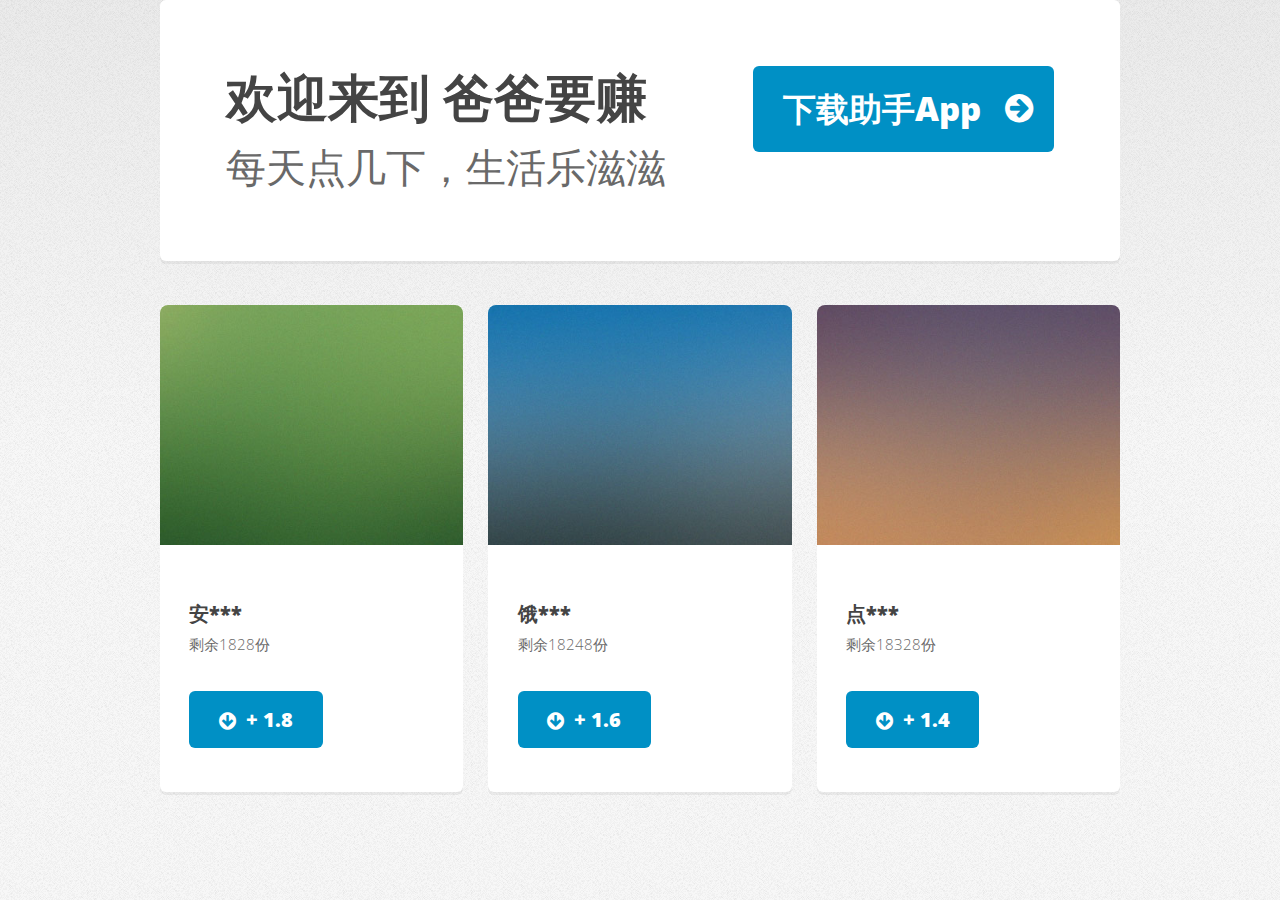
==== commit 4f27ccb4: "测试下" ====
--- a/test/index.html
+++ b/test/index.html
@@ -1,211 +1,100 @@
 <!DOCTYPE HTML>
 <!--
-	Forty by HTML5 UP
+	Verti by HTML5 UP
 	html5up.net | @ajlkn
 	Free for personal and commercial use under the CCA 3.0 license (html5up.net/license)
 -->
 <html>
 	<head>
-		<title>Forty by HTML5 UP</title>
+		<title>Verti by HTML5 UP</title>
 		<meta charset="utf-8" />
-		<meta name="viewport" content="width=device-width, initial-scale=1, user-scalable=no" />
+		<meta name="viewport" content="width=device-width, initial-scale=1" />
 		<!--[if lte IE 8]><script src="assets/js/ie/html5shiv.js"></script><![endif]-->
 		<link rel="stylesheet" href="assets/css/main.css" />
-		<!--[if lte IE 9]><link rel="stylesheet" href="assets/css/ie9.css" /><![endif]-->
 		<!--[if lte IE 8]><link rel="stylesheet" href="assets/css/ie8.css" /><![endif]-->
 	</head>
-	<body>
+	<body class="homepage">
+		<div id="page-wrapper">
 
-		<!-- Wrapper -->
-			<div id="wrapper">
 
-				<!-- Header -->
-					<header id="header" class="alt">
-						<a href="index.html" class="logo"><strong>Forty</strong> <span>by HTML5 UP</span></a>
-						<nav>
-							<a href="#menu">Menu</a>
-						</nav>
-					</header>
-
-				<!-- Menu -->
-					<nav id="menu">
-						<ul class="links">
-							<li><a href="index.html">Home</a></li>
-							<li><a href="landing.html">Landing</a></li>
-							<li><a href="generic.html">Generic</a></li>
-							<li><a href="elements.html">Elements</a></li>
-						</ul>
-						<ul class="actions vertical">
-							<li><a href="#" class="button special fit">Get Started</a></li>
-							<li><a href="#" class="button fit">Log In</a></li>
-						</ul>
-					</nav>
-
-				<!-- Banner -->
-					<section id="banner" class="major">
-						<div class="inner">
-							<header class="major">
-								<h1>Hi, my name is Forty</h1>
-							</header>
-							<div class="content">
-								<p>A responsive site template designed by HTML5 UP<br />
-								and released under the Creative Commons.</p>
-								<ul class="actions">
-									<li><a href="#one" class="button next scrolly">Get Started</a></li>
+			<!-- Banner -->
+				<div id="banner-wrapper">
+					<div id="banner" class="box container">
+						<div class="row">
+							<div class="7u 12u(medium)">
+								<h2>欢迎来到 爸爸要赚 </h2>
+								<p>每天点几下，生活乐滋滋</p>
+							</div>
+							<div class="5u 12u(medium)">
+								<ul>
+									<li><a href="#" class="button big icon fa-arrow-circle-right">下载助手App</a></li>
 								</ul>
 							</div>
 						</div>
-					</section>
+					</div>
+				</div>
 
-				<!-- Main -->
-					<div id="main">
+			<!-- Features -->
+				<div id="features-wrapper">
+					<div class="container">
+						<div class="row">
+							<div class="4u 12u(medium)">
 
-						<!-- One -->
-							<section id="one" class="tiles">
-								<article>
-									<span class="image">
-										<img src="images/pic01.jpg" alt="" />
-									</span>
-									<header class="major">
-										<h3><a href="landing.html" class="link">Aliquam</a></h3>
-										<p>Ipsum dolor sit amet</p>
-									</header>
-								</article>
-								<article>
-									<span class="image">
-										<img src="images/pic02.jpg" alt="" />
-									</span>
-									<header class="major">
-										<h3><a href="landing.html" class="link">Tempus</a></h3>
-										<p>feugiat amet tempus</p>
-									</header>
-								</article>
-								<article>
-									<span class="image">
-										<img src="images/pic03.jpg" alt="" />
-									</span>
-									<header class="major">
-										<h3><a href="landing.html" class="link">Magna</a></h3>
-										<p>Lorem etiam nullam</p>
-									</header>
-								</article>
-								<article>
-									<span class="image">
-										<img src="images/pic04.jpg" alt="" />
-									</span>
-									<header class="major">
-										<h3><a href="landing.html" class="link">Ipsum</a></h3>
-										<p>Nisl sed aliquam</p>
-									</header>
-								</article>
-								<article>
-									<span class="image">
-										<img src="images/pic05.jpg" alt="" />
-									</span>
-									<header class="major">
-										<h3><a href="landing.html" class="link">Consequat</a></h3>
-										<p>Ipsum dolor sit amet</p>
-									</header>
-								</article>
-								<article>
-									<span class="image">
-										<img src="images/pic06.jpg" alt="" />
-									</span>
-									<header class="major">
-										<h3><a href="landing.html" class="link">Etiam</a></h3>
-										<p>Feugiat amet tempus</p>
-									</header>
-								</article>
-							</section>
+								<!-- Box -->
+									<section class="box feature">
+										<a href="#" class="image featured"><img src="images/pic01.jpg" alt="" /></a>
+										<div class="inner">
+											<header>
+												<h2>安***</h2>
+												<p>剩余1828份</p>
+											</header>
+											<a href="#" class="button icon fa-arrow-circle-down">+ 1.8</a>
+										</div>
+									</section>
 
-						<!-- Two -->
-							<section id="two">
-								<div class="inner">
-									<header class="major">
-										<h2>Massa libero</h2>
-									</header>
-									<p>Nullam et orci eu lorem consequat tincidunt vivamus et sagittis libero. Mauris aliquet magna magna sed nunc rhoncus pharetra. Pellentesque condimentum sem. In efficitur ligula tate urna. Maecenas laoreet massa vel lacinia pellentesque lorem ipsum dolor. Nullam et orci eu lorem consequat tincidunt. Vivamus et sagittis libero. Mauris aliquet magna magna sed nunc rhoncus amet pharetra et feugiat tempus.</p>
-									<ul class="actions">
-										<li><a href="landing.html" class="button next">Get Started</a></li>
-									</ul>
-								</div>
-							</section>
+							</div>
 
+							<div class="4u 12u(medium)">
+
+								<!-- Box -->
+									<section class="box feature">
+										<a href="#" class="image featured"><img src="images/pic02.jpg" alt="" /></a>
+										<div class="inner">
+											<header>
+												<h2>饿***</h2>
+												<p>剩余18248份</p>
+											</header>
+											<a href="#" class="button icon fa-arrow-circle-down">+ 1.6</a>
+										</div>
+									</section>
+
+							</div>
+
+							<div class="4u 12u(medium)">
+
+								<!-- Box -->
+									<section class="box feature">
+										<a href="#" class="image featured"><img src="images/pic03.jpg" alt="" /></a>
+										<div class="inner">
+											<header>
+												<h2>点***</h2>
+												<p>剩余18328份</p>
+											</header>
+											<a href="#" class="button icon fa-arrow-circle-down">+ 1.4</a>
+										</div>
+									</section>
+
+							</div>
+
+						</div>
 					</div>
+				</div>
 
-				<!-- Contact -->
-					<section id="contact">
-						<div class="inner">
-							<section>
-								<form method="post" action="#">
-									<div class="field half first">
-										<label for="name">Name</label>
-										<input type="text" name="name" id="name" />
-									</div>
-									<div class="field half">
-										<label for="email">Email</label>
-										<input type="text" name="email" id="email" />
-									</div>
-									<div class="field">
-										<label for="message">Message</label>
-										<textarea name="message" id="message" rows="6"></textarea>
-									</div>
-									<ul class="actions">
-										<li><input type="submit" value="Send Message" class="special" /></li>
-										<li><input type="reset" value="Clear" /></li>
-									</ul>
-								</form>
-							</section>
-							<section class="split">
-								<section>
-									<div class="contact-method">
-										<span class="icon alt fa-envelope"></span>
-										<h3>Email</h3>
-										<a href="#">information@untitled.tld</a>
-									</div>
-								</section>
-								<section>
-									<div class="contact-method">
-										<span class="icon alt fa-phone"></span>
-										<h3>Phone</h3>
-										<span>(000) 000-0000 x12387</span>
-									</div>
-								</section>
-								<section>
-									<div class="contact-method">
-										<span class="icon alt fa-home"></span>
-										<h3>Address</h3>
-										<span>1234 Somewhere Road #5432<br />
-										Nashville, TN 00000<br />
-										United States of America</span>
-									</div>
-								</section>
-							</section>
-						</div>
-					</section>
+			
+		<!-- Scripts -->
 
-				<!-- Footer -->
-					<footer id="footer">
-						<div class="inner">
-							<ul class="icons">
-								<li><a href="#" class="icon alt fa-twitter"><span class="label">Twitter</span></a></li>
-								<li><a href="#" class="icon alt fa-facebook"><span class="label">Facebook</span></a></li>
-								<li><a href="#" class="icon alt fa-instagram"><span class="label">Instagram</span></a></li>
-								<li><a href="#" class="icon alt fa-github"><span class="label">GitHub</span></a></li>
-								<li><a href="#" class="icon alt fa-linkedin"><span class="label">LinkedIn</span></a></li>
-							</ul>
-							<ul class="copyright">
-								<li>&copy; Untitled</li><li>Design: <a href="https://html5up.net">HTML5 UP</a></li>
-							</ul>
-						</div>
-					</footer>
-
-			</div>
-
-		<!-- Scripts -->
 			<script src="assets/js/jquery.min.js"></script>
-			<script src="assets/js/jquery.scrolly.min.js"></script>
-			<script src="assets/js/jquery.scrollex.min.js"></script>
+			<script src="assets/js/jquery.dropotron.min.js"></script>
 			<script src="assets/js/skel.min.js"></script>
 			<script src="assets/js/util.js"></script>
 			<!--[if lte IE 8]><script src="assets/js/ie/respond.min.js"></script><![endif]-->
--- a/test/assets/css/main.css
+++ b/test/assets/css/main.css
@@ -1,8 +1,8 @@
-@import url(font-awesome.min.css);
-@import url("https://fonts.googleapis.com/css?family=Source+Sans+Pro:300,300italic,600,600italic");
+@import url("font-awesome.min.css");
+@import url("https://fonts.googleapis.com/css?family=Oleo+Script:400|Open+Sans:300,300italic,600,600italic,800");
 
 /*
-	Forty by HTML5 UP
+	Verti by HTML5 UP
 	html5up.net | @ajlkn
 	Free for personal and commercial use under the CCA 3.0 license (html5up.net/license)
 */
@@ -56,6 +56,139 @@
 		box-sizing: border-box;
 	}
 
+/* Containers */
+
+	.container {
+		margin-left: auto;
+		margin-right: auto;
+	}
+
+	.container.\31 25\25 {
+		width: 100%;
+		max-width: 1750px;
+		min-width: 1400px;
+	}
+
+	.container.\37 5\25 {
+		width: 1050px;
+	}
+
+	.container.\35 0\25 {
+		width: 700px;
+	}
+
+	.container.\32 5\25 {
+		width: 350px;
+	}
+
+	.container {
+		width: 1400px;
+	}
+
+	@media screen and (max-width: 1680px) {
+
+		.container.\31 25\25 {
+			width: 100%;
+			max-width: 1500px;
+			min-width: 1200px;
+		}
+
+		.container.\37 5\25 {
+			width: 900px;
+		}
+
+		.container.\35 0\25 {
+			width: 600px;
+		}
+
+		.container.\32 5\25 {
+			width: 300px;
+		}
+
+		.container {
+			width: 1200px;
+		}
+
+	}
+
+	@media screen and (max-width: 1280px) {
+
+		.container.\31 25\25 {
+			width: 100%;
+			max-width: 1200px;
+			min-width: 960px;
+		}
+
+		.container.\37 5\25 {
+			width: 720px;
+		}
+
+		.container.\35 0\25 {
+			width: 480px;
+		}
+
+		.container.\32 5\25 {
+			width: 240px;
+		}
+
+		.container {
+			width: 960px;
+		}
+
+	}
+
+	@media screen and (max-width: 980px) {
+
+		.container.\31 25\25 {
+			width: 100%;
+			max-width: 112.5%;
+			min-width: 90%;
+		}
+
+		.container.\37 5\25 {
+			width: 67.5%;
+		}
+
+		.container.\35 0\25 {
+			width: 45%;
+		}
+
+		.container.\32 5\25 {
+			width: 22.5%;
+		}
+
+		.container {
+			width: 90% !important;
+		}
+
+	}
+
+	@media screen and (max-width: 736px) {
+
+		.container.\31 25\25 {
+			width: 100%;
+			max-width: 125%;
+			min-width: 100%;
+		}
+
+		.container.\37 5\25 {
+			width: 75%;
+		}
+
+		.container.\35 0\25 {
+			width: 50%;
+		}
+
+		.container.\32 5\25 {
+			width: 25%;
+		}
+
+		.container {
+			width: 100% !important;
+		}
+
+	}
+
 /* Grid */
 
 	.row {
@@ -88,99 +221,99 @@
 	}
 
 	.row.\30 \25 > * {
-		padding: 0 0 0 0em;
+		padding: 0px 0 0 0px;
 	}
 
 	.row.\30 \25 {
-		margin: 0 0 -1px 0em;
+		margin: 0px 0 -1px 0px;
 	}
 
 	.row.uniform.\30 \25 > * {
-		padding: 0em 0 0 0em;
+		padding: 0px 0 0 0px;
 	}
 
 	.row.uniform.\30 \25 {
-		margin: 0em 0 -1px 0em;
+		margin: 0px 0 -1px 0px;
 	}
 
 	.row > * {
-		padding: 0 0 0 2em;
+		padding: 40px 0 0 40px;
 	}
 
 	.row {
-		margin: 0 0 -1px -2em;
+		margin: -40px 0 -1px -40px;
 	}
 
 	.row.uniform > * {
-		padding: 2em 0 0 2em;
+		padding: 40px 0 0 40px;
 	}
 
 	.row.uniform {
-		margin: -2em 0 -1px -2em;
+		margin: -40px 0 -1px -40px;
 	}
 
 	.row.\32 00\25 > * {
-		padding: 0 0 0 4em;
+		padding: 80px 0 0 80px;
 	}
 
 	.row.\32 00\25 {
-		margin: 0 0 -1px -4em;
+		margin: -80px 0 -1px -80px;
 	}
 
 	.row.uniform.\32 00\25 > * {
-		padding: 4em 0 0 4em;
+		padding: 80px 0 0 80px;
 	}
 
 	.row.uniform.\32 00\25 {
-		margin: -4em 0 -1px -4em;
+		margin: -80px 0 -1px -80px;
 	}
 
 	.row.\31 50\25 > * {
-		padding: 0 0 0 3em;
+		padding: 60px 0 0 60px;
 	}
 
 	.row.\31 50\25 {
-		margin: 0 0 -1px -3em;
+		margin: -60px 0 -1px -60px;
 	}
 
 	.row.uniform.\31 50\25 > * {
-		padding: 3em 0 0 3em;
+		padding: 60px 0 0 60px;
 	}
 
 	.row.uniform.\31 50\25 {
-		margin: -3em 0 -1px -3em;
+		margin: -60px 0 -1px -60px;
 	}
 
 	.row.\35 0\25 > * {
-		padding: 0 0 0 1em;
+		padding: 20px 0 0 20px;
 	}
 
 	.row.\35 0\25 {
-		margin: 0 0 -1px -1em;
+		margin: -20px 0 -1px -20px;
 	}
 
 	.row.uniform.\35 0\25 > * {
-		padding: 1em 0 0 1em;
+		padding: 20px 0 0 20px;
 	}
 
 	.row.uniform.\35 0\25 {
-		margin: -1em 0 -1px -1em;
+		margin: -20px 0 -1px -20px;
 	}
 
 	.row.\32 5\25 > * {
-		padding: 0 0 0 0.5em;
+		padding: 10px 0 0 10px;
 	}
 
 	.row.\32 5\25 {
-		margin: 0 0 -1px -0.5em;
+		margin: -10px 0 -1px -10px;
 	}
 
 	.row.uniform.\32 5\25 > * {
-		padding: 0.5em 0 0 0.5em;
+		padding: 10px 0 0 10px;
 	}
 
 	.row.uniform.\32 5\25 {
-		margin: -0.5em 0 -1px -0.5em;
+		margin: -10px 0 -1px -10px;
 	}
 
 	.\31 2u, .\31 2u\24 {
@@ -317,83 +450,83 @@
 	@media screen and (max-width: 1680px) {
 
 		.row > * {
-			padding: 0 0 0 2em;
+			padding: 40px 0 0 40px;
 		}
 
 		.row {
-			margin: 0 0 -1px -2em;
+			margin: -40px 0 -1px -40px;
 		}
 
 		.row.uniform > * {
-			padding: 2em 0 0 2em;
+			padding: 40px 0 0 40px;
 		}
 
 		.row.uniform {
-			margin: -2em 0 -1px -2em;
+			margin: -40px 0 -1px -40px;
 		}
 
 		.row.\32 00\25 > * {
-			padding: 0 0 0 4em;
+			padding: 80px 0 0 80px;
 		}
 
 		.row.\32 00\25 {
-			margin: 0 0 -1px -4em;
+			margin: -80px 0 -1px -80px;
 		}
 
 		.row.uniform.\32 00\25 > * {
-			padding: 4em 0 0 4em;
+			padding: 80px 0 0 80px;
 		}
 
 		.row.uniform.\32 00\25 {
-			margin: -4em 0 -1px -4em;
+			margin: -80px 0 -1px -80px;
 		}
 
 		.row.\31 50\25 > * {
-			padding: 0 0 0 3em;
+			padding: 60px 0 0 60px;
 		}
 
 		.row.\31 50\25 {
-			margin: 0 0 -1px -3em;
+			margin: -60px 0 -1px -60px;
 		}
 
 		.row.uniform.\31 50\25 > * {
-			padding: 3em 0 0 3em;
+			padding: 60px 0 0 60px;
 		}
 
 		.row.uniform.\31 50\25 {
-			margin: -3em 0 -1px -3em;
+			margin: -60px 0 -1px -60px;
 		}
 
 		.row.\35 0\25 > * {
-			padding: 0 0 0 1em;
+			padding: 20px 0 0 20px;
 		}
 
 		.row.\35 0\25 {
-			margin: 0 0 -1px -1em;
+			margin: -20px 0 -1px -20px;
 		}
 
 		.row.uniform.\35 0\25 > * {
-			padding: 1em 0 0 1em;
+			padding: 20px 0 0 20px;
 		}
 
 		.row.uniform.\35 0\25 {
-			margin: -1em 0 -1px -1em;
+			margin: -20px 0 -1px -20px;
 		}
 
 		.row.\32 5\25 > * {
-			padding: 0 0 0 0.5em;
+			padding: 10px 0 0 10px;
 		}
 
 		.row.\32 5\25 {
-			margin: 0 0 -1px -0.5em;
+			margin: -10px 0 -1px -10px;
 		}
 
 		.row.uniform.\32 5\25 > * {
-			padding: 0.5em 0 0 0.5em;
+			padding: 10px 0 0 10px;
 		}
 
 		.row.uniform.\32 5\25 {
-			margin: -0.5em 0 -1px -0.5em;
+			margin: -10px 0 -1px -10px;
 		}
 
 		.\31 2u\28xlarge\29, .\31 2u\24\28xlarge\29 {
@@ -532,83 +665,83 @@
 	@media screen and (max-width: 1280px) {
 
 		.row > * {
-			padding: 0 0 0 1.5em;
+			padding: 25px 0 0 25px;
 		}
 
 		.row {
-			margin: 0 0 -1px -1.5em;
+			margin: -25px 0 -1px -25px;
 		}
 
 		.row.uniform > * {
-			padding: 1.5em 0 0 1.5em;
+			padding: 25px 0 0 25px;
 		}
 
 		.row.uniform {
-			margin: -1.5em 0 -1px -1.5em;
+			margin: -25px 0 -1px -25px;
 		}
 
 		.row.\32 00\25 > * {
-			padding: 0 0 0 3em;
+			padding: 50px 0 0 50px;
 		}
 
 		.row.\32 00\25 {
-			margin: 0 0 -1px -3em;
+			margin: -50px 0 -1px -50px;
 		}
 
 		.row.uniform.\32 00\25 > * {
-			padding: 3em 0 0 3em;
+			padding: 50px 0 0 50px;
 		}
 
 		.row.uniform.\32 00\25 {
-			margin: -3em 0 -1px -3em;
+			margin: -50px 0 -1px -50px;
 		}
 
 		.row.\31 50\25 > * {
-			padding: 0 0 0 2.25em;
+			padding: 37.5px 0 0 37.5px;
 		}
 
 		.row.\31 50\25 {
-			margin: 0 0 -1px -2.25em;
+			margin: -37.5px 0 -1px -37.5px;
 		}
 
 		.row.uniform.\31 50\25 > * {
-			padding: 2.25em 0 0 2.25em;
+			padding: 37.5px 0 0 37.5px;
 		}
 
 		.row.uniform.\31 50\25 {
-			margin: -2.25em 0 -1px -2.25em;
+			margin: -37.5px 0 -1px -37.5px;
 		}
 
 		.row.\35 0\25 > * {
-			padding: 0 0 0 0.75em;
+			padding: 12.5px 0 0 12.5px;
 		}
 
 		.row.\35 0\25 {
-			margin: 0 0 -1px -0.75em;
+			margin: -12.5px 0 -1px -12.5px;
 		}
 
 		.row.uniform.\35 0\25 > * {
-			padding: 0.75em 0 0 0.75em;
+			padding: 12.5px 0 0 12.5px;
 		}
 
 		.row.uniform.\35 0\25 {
-			margin: -0.75em 0 -1px -0.75em;
+			margin: -12.5px 0 -1px -12.5px;
 		}
 
 		.row.\32 5\25 > * {
-			padding: 0 0 0 0.375em;
+			padding: 6.25px 0 0 6.25px;
 		}
 
 		.row.\32 5\25 {
-			margin: 0 0 -1px -0.375em;
+			margin: -6.25px 0 -1px -6.25px;
 		}
 
 		.row.uniform.\32 5\25 > * {
-			padding: 0.375em 0 0 0.375em;
+			padding: 6.25px 0 0 6.25px;
 		}
 
 		.row.uniform.\32 5\25 {
-			margin: -0.375em 0 -1px -0.375em;
+			margin: -6.25px 0 -1px -6.25px;
 		}
 
 		.\31 2u\28large\29, .\31 2u\24\28large\29 {
@@ -747,83 +880,83 @@
 	@media screen and (max-width: 980px) {
 
 		.row > * {
-			padding: 0 0 0 1.5em;
+			padding: 25px 0 0 25px;
 		}
 
 		.row {
-			margin: 0 0 -1px -1.5em;
+			margin: -25px 0 -1px -25px;
 		}
 
 		.row.uniform > * {
-			padding: 1.5em 0 0 1.5em;
+			padding: 25px 0 0 25px;
 		}
 
 		.row.uniform {
-			margin: -1.5em 0 -1px -1.5em;
+			margin: -25px 0 -1px -25px;
 		}
 
 		.row.\32 00\25 > * {
-			padding: 0 0 0 3em;
+			padding: 50px 0 0 50px;
 		}
 
 		.row.\32 00\25 {
-			margin: 0 0 -1px -3em;
+			margin: -50px 0 -1px -50px;
 		}
 
 		.row.uniform.\32 00\25 > * {
-			padding: 3em 0 0 3em;
+			padding: 50px 0 0 50px;
 		}
 
 		.row.uniform.\32 00\25 {
-			margin: -3em 0 -1px -3em;
+			margin: -50px 0 -1px -50px;
 		}
 
 		.row.\31 50\25 > * {
-			padding: 0 0 0 2.25em;
+			padding: 37.5px 0 0 37.5px;
 		}
 
 		.row.\31 50\25 {
-			margin: 0 0 -1px -2.25em;
+			margin: -37.5px 0 -1px -37.5px;
 		}
 
 		.row.uniform.\31 50\25 > * {
-			padding: 2.25em 0 0 2.25em;
+			padding: 37.5px 0 0 37.5px;
 		}
 
 		.row.uniform.\31 50\25 {
-			margin: -2.25em 0 -1px -2.25em;
+			margin: -37.5px 0 -1px -37.5px;
 		}
 
 		.row.\35 0\25 > * {
-			padding: 0 0 0 0.75em;
+			padding: 12.5px 0 0 12.5px;
 		}
 
 		.row.\35 0\25 {
-			margin: 0 0 -1px -0.75em;
+			margin: -12.5px 0 -1px -12.5px;
 		}
 
 		.row.uniform.\35 0\25 > * {
-			padding: 0.75em 0 0 0.75em;
+			padding: 12.5px 0 0 12.5px;
 		}
 
 		.row.uniform.\35 0\25 {
-			margin: -0.75em 0 -1px -0.75em;
+			margin: -12.5px 0 -1px -12.5px;
 		}
 
 		.row.\32 5\25 > * {
-			padding: 0 0 0 0.375em;
+			padding: 6.25px 0 0 6.25px;
 		}
 
 		.row.\32 5\25 {
-			margin: 0 0 -1px -0.375em;
+			margin: -6.25px 0 -1px -6.25px;
 		}
 
 		.row.uniform.\32 5\25 > * {
-			padding: 0.375em 0 0 0.375em;
+			padding: 6.25px 0 0 6.25px;
 		}
 
 		.row.uniform.\32 5\25 {
-			margin: -0.375em 0 -1px -0.375em;
+			margin: -6.25px 0 -1px -6.25px;
 		}
 
 		.\31 2u\28medium\29, .\31 2u\24\28medium\29 {
@@ -962,83 +1095,83 @@
 	@media screen and (max-width: 736px) {
 
 		.row > * {
-			padding: 0 0 0 1.25em;
+			padding: 20px 0 0 20px;
 		}
 
 		.row {
-			margin: 0 0 -1px -1.25em;
+			margin: -20px 0 -1px -20px;
 		}
 
 		.row.uniform > * {
-			padding: 1.25em 0 0 1.25em;
+			padding: 20px 0 0 20px;
 		}
 
 		.row.uniform {
-			margin: -1.25em 0 -1px -1.25em;
+			margin: -20px 0 -1px -20px;
 		}
 
 		.row.\32 00\25 > * {
-			padding: 0 0 0 2.5em;
+			padding: 40px 0 0 40px;
 		}
 
 		.row.\32 00\25 {
-			margin: 0 0 -1px -2.5em;
+			margin: -40px 0 -1px -40px;
 		}
 
 		.row.uniform.\32 00\25 > * {
-			padding: 2.5em 0 0 2.5em;
+			padding: 40px 0 0 40px;
 		}
 
 		.row.uniform.\32 00\25 {
-			margin: -2.5em 0 -1px -2.5em;
+			margin: -40px 0 -1px -40px;
 		}
 
 		.row.\31 50\25 > * {
-			padding: 0 0 0 1.875em;
+			padding: 30px 0 0 30px;
 		}
 
 		.row.\31 50\25 {
-			margin: 0 0 -1px -1.875em;
+			margin: -30px 0 -1px -30px;
 		}
 
 		.row.uniform.\31 50\25 > * {
-			padding: 1.875em 0 0 1.875em;
+			padding: 30px 0 0 30px;
 		}
 
 		.row.uniform.\31 50\25 {
-			margin: -1.875em 0 -1px -1.875em;
+			margin: -30px 0 -1px -30px;
 		}
 
 		.row.\35 0\25 > * {
-			padding: 0 0 0 0.625em;
+			padding: 10px 0 0 10px;
 		}
 
 		.row.\35 0\25 {
-			margin: 0 0 -1px -0.625em;
+			margin: -10px 0 -1px -10px;
 		}
 
 		.row.uniform.\35 0\25 > * {
-			padding: 0.625em 0 0 0.625em;
+			padding: 10px 0 0 10px;
 		}
 
 		.row.uniform.\35 0\25 {
-			margin: -0.625em 0 -1px -0.625em;
+			margin: -10px 0 -1px -10px;
 		}
 
 		.row.\32 5\25 > * {
-			padding: 0 0 0 0.3125em;
+			padding: 5px 0 0 5px;
 		}
 
 		.row.\32 5\25 {
-			margin: 0 0 -1px -0.3125em;
+			margin: -5px 0 -1px -5px;
 		}
 
 		.row.uniform.\32 5\25 > * {
-			padding: 0.3125em 0 0 0.3125em;
+			padding: 5px 0 0 5px;
 		}
 
 		.row.uniform.\32 5\25 {
-			margin: -0.3125em 0 -1px -0.3125em;
+			margin: -5px 0 -1px -5px;
 		}
 
 		.\31 2u\28small\29, .\31 2u\24\28small\29 {
@@ -1174,436 +1307,6 @@
 
 	}
 
-	@media screen and (max-width: 480px) {
-
-		.row > * {
-			padding: 0 0 0 1.25em;
-		}
-
-		.row {
-			margin: 0 0 -1px -1.25em;
-		}
-
-		.row.uniform > * {
-			padding: 1.25em 0 0 1.25em;
-		}
-
-		.row.uniform {
-			margin: -1.25em 0 -1px -1.25em;
-		}
-
-		.row.\32 00\25 > * {
-			padding: 0 0 0 2.5em;
-		}
-
-		.row.\32 00\25 {
-			margin: 0 0 -1px -2.5em;
-		}
-
-		.row.uniform.\32 00\25 > * {
-			padding: 2.5em 0 0 2.5em;
-		}
-
-		.row.uniform.\32 00\25 {
-			margin: -2.5em 0 -1px -2.5em;
-		}
-
-		.row.\31 50\25 > * {
-			padding: 0 0 0 1.875em;
-		}
-
-		.row.\31 50\25 {
-			margin: 0 0 -1px -1.875em;
-		}
-
-		.row.uniform.\31 50\25 > * {
-			padding: 1.875em 0 0 1.875em;
-		}
-
-		.row.uniform.\31 50\25 {
-			margin: -1.875em 0 -1px -1.875em;
-		}
-
-		.row.\35 0\25 > * {
-			padding: 0 0 0 0.625em;
-		}
-
-		.row.\35 0\25 {
-			margin: 0 0 -1px -0.625em;
-		}
-
-		.row.uniform.\35 0\25 > * {
-			padding: 0.625em 0 0 0.625em;
-		}
-
-		.row.uniform.\35 0\25 {
-			margin: -0.625em 0 -1px -0.625em;
-		}
-
-		.row.\32 5\25 > * {
-			padding: 0 0 0 0.3125em;
-		}
-
-		.row.\32 5\25 {
-			margin: 0 0 -1px -0.3125em;
-		}
-
-		.row.uniform.\32 5\25 > * {
-			padding: 0.3125em 0 0 0.3125em;
-		}
-
-		.row.uniform.\32 5\25 {
-			margin: -0.3125em 0 -1px -0.3125em;
-		}
-
-		.\31 2u\28xsmall\29, .\31 2u\24\28xsmall\29 {
-			width: 100%;
-			clear: none;
-			margin-left: 0;
-		}
-
-		.\31 1u\28xsmall\29, .\31 1u\24\28xsmall\29 {
-			width: 91.6666666667%;
-			clear: none;
-			margin-left: 0;
-		}
-
-		.\31 0u\28xsmall\29, .\31 0u\24\28xsmall\29 {
-			width: 83.3333333333%;
-			clear: none;
-			margin-left: 0;
-		}
-
-		.\39 u\28xsmall\29, .\39 u\24\28xsmall\29 {
-			width: 75%;
-			clear: none;
-			margin-left: 0;
-		}
-
-		.\38 u\28xsmall\29, .\38 u\24\28xsmall\29 {
-			width: 66.6666666667%;
-			clear: none;
-			margin-left: 0;
-		}
-
-		.\37 u\28xsmall\29, .\37 u\24\28xsmall\29 {
-			width: 58.3333333333%;
-			clear: none;
-			margin-left: 0;
-		}
-
-		.\36 u\28xsmall\29, .\36 u\24\28xsmall\29 {
-			width: 50%;
-			clear: none;
-			margin-left: 0;
-		}
-
-		.\35 u\28xsmall\29, .\35 u\24\28xsmall\29 {
-			width: 41.6666666667%;
-			clear: none;
-			margin-left: 0;
-		}
-
-		.\34 u\28xsmall\29, .\34 u\24\28xsmall\29 {
-			width: 33.3333333333%;
-			clear: none;
-			margin-left: 0;
-		}
-
-		.\33 u\28xsmall\29, .\33 u\24\28xsmall\29 {
-			width: 25%;
-			clear: none;
-			margin-left: 0;
-		}
-
-		.\32 u\28xsmall\29, .\32 u\24\28xsmall\29 {
-			width: 16.6666666667%;
-			clear: none;
-			margin-left: 0;
-		}
-
-		.\31 u\28xsmall\29, .\31 u\24\28xsmall\29 {
-			width: 8.3333333333%;
-			clear: none;
-			margin-left: 0;
-		}
-
-		.\31 2u\24\28xsmall\29 + *,
-		.\31 1u\24\28xsmall\29 + *,
-		.\31 0u\24\28xsmall\29 + *,
-		.\39 u\24\28xsmall\29 + *,
-		.\38 u\24\28xsmall\29 + *,
-		.\37 u\24\28xsmall\29 + *,
-		.\36 u\24\28xsmall\29 + *,
-		.\35 u\24\28xsmall\29 + *,
-		.\34 u\24\28xsmall\29 + *,
-		.\33 u\24\28xsmall\29 + *,
-		.\32 u\24\28xsmall\29 + *,
-		.\31 u\24\28xsmall\29 + * {
-			clear: left;
-		}
-
-		.\-11u\28xsmall\29 {
-			margin-left: 91.66667%;
-		}
-
-		.\-10u\28xsmall\29 {
-			margin-left: 83.33333%;
-		}
-
-		.\-9u\28xsmall\29 {
-			margin-left: 75%;
-		}
-
-		.\-8u\28xsmall\29 {
-			margin-left: 66.66667%;
-		}
-
-		.\-7u\28xsmall\29 {
-			margin-left: 58.33333%;
-		}
-
-		.\-6u\28xsmall\29 {
-			margin-left: 50%;
-		}
-
-		.\-5u\28xsmall\29 {
-			margin-left: 41.66667%;
-		}
-
-		.\-4u\28xsmall\29 {
-			margin-left: 33.33333%;
-		}
-
-		.\-3u\28xsmall\29 {
-			margin-left: 25%;
-		}
-
-		.\-2u\28xsmall\29 {
-			margin-left: 16.66667%;
-		}
-
-		.\-1u\28xsmall\29 {
-			margin-left: 8.33333%;
-		}
-
-	}
-
-	@media screen and (max-width: 360px) {
-
-		.row > * {
-			padding: 0 0 0 1.25em;
-		}
-
-		.row {
-			margin: 0 0 -1px -1.25em;
-		}
-
-		.row.uniform > * {
-			padding: 1.25em 0 0 1.25em;
-		}
-
-		.row.uniform {
-			margin: -1.25em 0 -1px -1.25em;
-		}
-
-		.row.\32 00\25 > * {
-			padding: 0 0 0 2.5em;
-		}
-
-		.row.\32 00\25 {
-			margin: 0 0 -1px -2.5em;
-		}
-
-		.row.uniform.\32 00\25 > * {
-			padding: 2.5em 0 0 2.5em;
-		}
-
-		.row.uniform.\32 00\25 {
-			margin: -2.5em 0 -1px -2.5em;
-		}
-
-		.row.\31 50\25 > * {
-			padding: 0 0 0 1.875em;
-		}
-
-		.row.\31 50\25 {
-			margin: 0 0 -1px -1.875em;
-		}
-
-		.row.uniform.\31 50\25 > * {
-			padding: 1.875em 0 0 1.875em;
-		}
-
-		.row.uniform.\31 50\25 {
-			margin: -1.875em 0 -1px -1.875em;
-		}
-
-		.row.\35 0\25 > * {
-			padding: 0 0 0 0.625em;
-		}
-
-		.row.\35 0\25 {
-			margin: 0 0 -1px -0.625em;
-		}
-
-		.row.uniform.\35 0\25 > * {
-			padding: 0.625em 0 0 0.625em;
-		}
-
-		.row.uniform.\35 0\25 {
-			margin: -0.625em 0 -1px -0.625em;
-		}
-
-		.row.\32 5\25 > * {
-			padding: 0 0 0 0.3125em;
-		}
-
-		.row.\32 5\25 {
-			margin: 0 0 -1px -0.3125em;
-		}
-
-		.row.uniform.\32 5\25 > * {
-			padding: 0.3125em 0 0 0.3125em;
-		}
-
-		.row.uniform.\32 5\25 {
-			margin: -0.3125em 0 -1px -0.3125em;
-		}
-
-		.\31 2u\28xxsmall\29, .\31 2u\24\28xxsmall\29 {
-			width: 100%;
-			clear: none;
-			margin-left: 0;
-		}
-
-		.\31 1u\28xxsmall\29, .\31 1u\24\28xxsmall\29 {
-			width: 91.6666666667%;
-			clear: none;
-			margin-left: 0;
-		}
-
-		.\31 0u\28xxsmall\29, .\31 0u\24\28xxsmall\29 {
-			width: 83.3333333333%;
-			clear: none;
-			margin-left: 0;
-		}
-
-		.\39 u\28xxsmall\29, .\39 u\24\28xxsmall\29 {
-			width: 75%;
-			clear: none;
-			margin-left: 0;
-		}
-
-		.\38 u\28xxsmall\29, .\38 u\24\28xxsmall\29 {
-			width: 66.6666666667%;
-			clear: none;
-			margin-left: 0;
-		}
-
-		.\37 u\28xxsmall\29, .\37 u\24\28xxsmall\29 {
-			width: 58.3333333333%;
-			clear: none;
-			margin-left: 0;
-		}
-
-		.\36 u\28xxsmall\29, .\36 u\24\28xxsmall\29 {
-			width: 50%;
-			clear: none;
-			margin-left: 0;
-		}
-
-		.\35 u\28xxsmall\29, .\35 u\24\28xxsmall\29 {
-			width: 41.6666666667%;
-			clear: none;
-			margin-left: 0;
-		}
-
-		.\34 u\28xxsmall\29, .\34 u\24\28xxsmall\29 {
-			width: 33.3333333333%;
-			clear: none;
-			margin-left: 0;
-		}
-
-		.\33 u\28xxsmall\29, .\33 u\24\28xxsmall\29 {
-			width: 25%;
-			clear: none;
-			margin-left: 0;
-		}
-
-		.\32 u\28xxsmall\29, .\32 u\24\28xxsmall\29 {
-			width: 16.6666666667%;
-			clear: none;
-			margin-left: 0;
-		}
-
-		.\31 u\28xxsmall\29, .\31 u\24\28xxsmall\29 {
-			width: 8.3333333333%;
-			clear: none;
-			margin-left: 0;
-		}
-
-		.\31 2u\24\28xxsmall\29 + *,
-		.\31 1u\24\28xxsmall\29 + *,
-		.\31 0u\24\28xxsmall\29 + *,
-		.\39 u\24\28xxsmall\29 + *,
-		.\38 u\24\28xxsmall\29 + *,
-		.\37 u\24\28xxsmall\29 + *,
-		.\36 u\24\28xxsmall\29 + *,
-		.\35 u\24\28xxsmall\29 + *,
-		.\34 u\24\28xxsmall\29 + *,
-		.\33 u\24\28xxsmall\29 + *,
-		.\32 u\24\28xxsmall\29 + *,
-		.\31 u\24\28xxsmall\29 + * {
-			clear: left;
-		}
-
-		.\-11u\28xxsmall\29 {
-			margin-left: 91.66667%;
-		}
-
-		.\-10u\28xxsmall\29 {
-			margin-left: 83.33333%;
-		}
-
-		.\-9u\28xxsmall\29 {
-			margin-left: 75%;
-		}
-
-		.\-8u\28xxsmall\29 {
-			margin-left: 66.66667%;
-		}
-
-		.\-7u\28xxsmall\29 {
-			margin-left: 58.33333%;
-		}
-
-		.\-6u\28xxsmall\29 {
-			margin-left: 50%;
-		}
-
-		.\-5u\28xxsmall\29 {
-			margin-left: 41.66667%;
-		}
-
-		.\-4u\28xxsmall\29 {
-			margin-left: 33.33333%;
-		}
-
-		.\-3u\28xxsmall\29 {
-			margin-left: 25%;
-		}
-
-		.\-2u\28xxsmall\29 {
-			margin-left: 16.66667%;
-		}
-
-		.\-1u\28xxsmall\29 {
-			margin-left: 8.33333%;
-		}
-
-	}
-
 /* Basic */
 
 	@-ms-viewport {
@@ -1611,546 +1314,457 @@
 	}
 
 	body {
-		-ms-overflow-style: scrollbar;
-	}
-
-	@media screen and (max-width: 480px) {
-
-		html, body {
-			min-width: 320px;
-		}
-
-	}
-
-	body {
-		background: #242943;
-	}
-
-		body.is-loading *, body.is-loading *:before, body.is-loading *:after {
+		background-image: -moz-linear-gradient(top, rgba(0, 0, 0, 0.05), rgba(0, 0, 0, 0)), url("images/bg01.png");
+		background-image: -webkit-linear-gradient(top, rgba(0, 0, 0, 0.05), rgba(0, 0, 0, 0)), url("images/bg01.png");
+		background-image: -ms-linear-gradient(top, rgba(0, 0, 0, 0.05), rgba(0, 0, 0, 0)), url("images/bg01.png");
+		background-image: linear-gradient(top, rgba(0, 0, 0, 0.05), rgba(0, 0, 0, 0)), url("images/bg01.png");
+		background-color: #f7f7f7;
+		background-position: top left, top left;
+		background-repeat: repeat-x, repeat;
+		background-size: 100% 30em, auto;
+		font-family: 'Open Sans', sans-serif;
+		font-size: 13pt;
+		color: #696969;
+		font-weight: 300;
+		line-height: 2.25em;
+	}
+
+		body.is-loading * {
+			-moz-transition: none !important;
+			-webkit-transition: none !important;
+			-ms-transition: none !important;
+			transition: none !important;
 			-moz-animation: none !important;
 			-webkit-animation: none !important;
 			-ms-animation: none !important;
 			animation: none !important;
-			-moz-transition: none !important;
-			-webkit-transition: none !important;
-			-ms-transition: none !important;
-			transition: none !important;
-		}
-
-/* Type */
-
-	body, input, select, textarea {
-		color: #ffffff;
-		font-family: "Source Sans Pro", Helvetica, sans-serif;
-		font-size: 17pt;
+		}
+
+	input, select, textarea {
+		font-family: 'Open Sans', sans-serif;
+		font-size: 13pt;
+		color: #696969;
 		font-weight: 300;
-		letter-spacing: 0.025em;
-		line-height: 1.65;
-	}
-
-		@media screen and (max-width: 1680px) {
-
-			body, input, select, textarea {
-				font-size: 14pt;
-			}
-
-		}
-
-		@media screen and (max-width: 1280px) {
-
-			body, input, select, textarea {
-				font-size: 12pt;
-			}
-
-		}
-
-		@media screen and (max-width: 360px) {
-
-			body, input, select, textarea {
-				font-size: 11pt;
-			}
-
-		}
+		line-height: 2.25em;
+	}
 
 	a {
-		-moz-transition: color 0.2s ease-in-out, border-bottom-color 0.2s ease-in-out;
-		-webkit-transition: color 0.2s ease-in-out, border-bottom-color 0.2s ease-in-out;
-		-ms-transition: color 0.2s ease-in-out, border-bottom-color 0.2s ease-in-out;
-		transition: color 0.2s ease-in-out, border-bottom-color 0.2s ease-in-out;
-		border-bottom: dotted 1px;
-		color: inherit;
-		text-decoration: none;
+		color: #0090c5;
+		text-decoration: underline;
 	}
 
 		a:hover {
-			border-bottom-color: transparent;
-			color: #9bf1ff !important;
-		}
-
-		a:active {
-			color: #53e3fb !important;
-		}
-
-	strong, b {
-		color: #ffffff;
-		font-weight: 600;
-	}
-
-	em, i {
-		font-style: italic;
-	}
-
-	p {
-		margin: 0 0 2em 0;
-	}
+			text-decoration: none;
+		}
 
 	h1, h2, h3, h4, h5, h6 {
-		color: #ffffff;
-		font-weight: 600;
-		line-height: 1.65;
-		margin: 0 0 1em 0;
+		color: #444;
+		font-weight: 800;
 	}
 
 		h1 a, h2 a, h3 a, h4 a, h5 a, h6 a {
 			color: inherit;
-			border-bottom: 0;
-		}
-
-	h1 {
-		font-size: 2.5em;
-	}
+			text-decoration: none;
+			outline: 0;
+		}
 
 	h2 {
-		font-size: 1.75em;
+		font-size: 2.25em;
+		margin: 0 0 1.1em 0;
+		line-height: 1em;
 	}
 
 	h3 {
 		font-size: 1.35em;
-	}
-
-	h4 {
-		font-size: 1.1em;
-	}
-
-	h5 {
-		font-size: 0.9em;
-	}
-
-	h6 {
-		font-size: 0.7em;
-	}
-
-	@media screen and (max-width: 736px) {
-
-		h1 {
-			font-size: 2em;
-		}
-
-		h2 {
-			font-size: 1.5em;
-		}
-
-		h3 {
-			font-size: 1.25em;
-		}
-
+		margin: 0 0 1em 0;
+	}
+
+	b, strong {
+		font-weight: 600;
+		color: #444;
+	}
+
+	i, em {
+		font-style: italic;
+	}
+
+	br.clear {
+		clear: both;
 	}
 
 	sub {
-		font-size: 0.8em;
 		position: relative;
 		top: 0.5em;
+		font-size: 0.8em;
 	}
 
 	sup {
-		font-size: 0.8em;
 		position: relative;
 		top: -0.5em;
-	}
-
-	blockquote {
-		border-left: solid 4px rgba(212, 212, 255, 0.1);
-		font-style: italic;
-		margin: 0 0 2em 0;
-		padding: 0.5em 0 0.5em 2em;
-	}
-
-	code {
-		background: rgba(212, 212, 255, 0.035);
-		font-family: "Courier New", monospace;
-		font-size: 0.9em;
-		margin: 0 0.25em;
-		padding: 0.25em 0.65em;
-	}
-
-	pre {
-		-webkit-overflow-scrolling: touch;
-		font-family: "Courier New", monospace;
-		font-size: 0.9em;
-		margin: 0 0 2em 0;
-	}
-
-		pre code {
-			display: block;
-			line-height: 1.75;
-			padding: 1em 1.5em;
-			overflow-x: auto;
-		}
+		font-size: 0.8em;
+	}
 
 	hr {
 		border: 0;
-		border-bottom: solid 1px rgba(212, 212, 255, 0.1);
-		margin: 2em 0;
-	}
-
-		hr.major {
-			margin: 3em 0;
-		}
-
-	.align-left {
-		text-align: left;
-	}
-
-	.align-center {
-		text-align: center;
-	}
-
-	.align-right {
-		text-align: right;
+		border-top: solid 1px #eee;
+	}
+
+	blockquote {
+		border-left: solid 0.5em #eee;
+		padding: 1em 0 1em 2em;
+		font-style: italic;
+	}
+
+	p, ul, ol, dl, table {
+		margin-bottom: 2em;
 	}
 
 /* Section/Article */
 
-	section.special, article.special {
-		text-align: center;
-	}
-
-	header.major {
-		width: -moz-max-content;
-		width: -webkit-max-content;
-		width: -ms-max-content;
-		width: max-content;
-		margin-bottom: 2em;
-	}
-
-		header.major > :first-child {
-			margin-bottom: 0;
-			width: calc(100% + 0.5em);
-		}
-
-			header.major > :first-child:after {
-				content: '';
-				background-color: #ffffff;
-				display: block;
-				height: 2px;
-				margin: 0.325em 0 0.5em 0;
-				width: 100%;
-			}
-
-		header.major > p {
-			font-size: 0.7em;
-			font-weight: 600;
-			letter-spacing: 0.25em;
-			margin-bottom: 0;
-			text-transform: uppercase;
-		}
-
-		body.is-ie header.major > :first-child:after {
-			max-width: 9em;
-		}
-
-		body.is-ie header.major > h1:after {
-			max-width: 100% !important;
-		}
-
-	@media screen and (max-width: 736px) {
-
-		header.major > p br {
-			display: none;
-		}
-
-	}
-
-/* Form */
-
-	form {
+	section, article {
+		margin-bottom: 5em;
+	}
+
+	section > :last-child,
+	article > :last-child,
+	section:last-child,
+	article:last-child {
+		margin-bottom: 0;
+	}
+
+	header {
 		margin: 0 0 2em 0;
 	}
 
-		form .field {
-			margin: 0 0 2em 0;
-		}
-
-			form .field.half {
-				width: 50%;
-				float: left;
-				padding: 0 0 0 1em;
-			}
-
-				form .field.half.first {
-					padding: 0 1em 0 0;
-				}
-
-		form > .actions {
-			margin: 2.5em 0 0 0 !important;
-		}
-
-		@media screen and (max-width: 736px) {
-
-			form .field {
-				margin: 0 0 1.5em 0;
-			}
-
-				form .field.half {
-					padding: 0 0 0 0.75em;
-				}
-
-					form .field.half.first {
-						padding: 0 0.75em 0 0;
-					}
-
-			form > .actions {
-				margin: 2em 0 0 0 !important;
-			}
-
-		}
-
-		@media screen and (max-width: 480px) {
-
-			form .field.half {
-				width: 100%;
-				float: none;
-				padding: 0;
-			}
-
-				form .field.half.first {
-					padding: 0;
-				}
-
-		}
-
-	label {
-		color: #ffffff;
+		header h2, header h3 {
+			margin: 0 0 0.25em 0;
+		}
+
+		header p {
+			margin: 0;
+		}
+
+	footer {
+		margin: 2.5em 0 0 0;
+	}
+
+/* Forms */
+
+	form label {
 		display: block;
+		font-weight: 800;
+		margin: 0 0 1em 0;
 		font-size: 0.8em;
-		font-weight: 600;
-		letter-spacing: 0.25em;
-		margin: 0 0 1em 0;
-		text-transform: uppercase;
-	}
-
-	input[type="text"],
-	input[type="password"],
-	input[type="email"],
-	input[type="tel"],
-	input[type="search"],
-	input[type="url"],
-	select,
-	textarea {
-		-moz-appearance: none;
+		color: #444;
+	}
+
+	form input[type="text"],
+	form input[type="email"],
+	form input[type="password"],
+	form select,
+	form textarea {
 		-webkit-appearance: none;
-		-ms-appearance: none;
-		appearance: none;
-		background: rgba(212, 212, 255, 0.035);
-		border: none;
-		border-radius: 0;
-		color: inherit;
 		display: block;
+		width: 100%;
+		border-radius: 8px;
+		border: solid 1px #eee;
+	}
+
+		form input[type="text"]:focus,
+		form input[type="email"]:focus,
+		form input[type="password"]:focus,
+		form select:focus,
+		form textarea:focus {
+			border-color: #0090c5;
+		}
+
+	form input[type="text"],
+	form input[type="email"],
+	form input[type="password"] {
+		line-height: 3em;
+		padding: 0 1em;
+	}
+
+	form select {
+		line-height: 3em;
+		padding: 0 1em;
+	}
+
+	form textarea {
+		min-height: 9em;
+		padding: 1em;
+	}
+
+	form .formerize-placeholder {
+		color: #555 !important;
+	}
+
+	form ::-webkit-input-placeholder {
+		color: #555 !important;
+	}
+
+	form :-moz-placeholder {
+		color: #555 !important;
+	}
+
+	form ::-moz-placeholder {
+		color: #555 !important;
+	}
+
+	form :-ms-input-placeholder {
+		color: #555 !important;
+	}
+
+	form ::-moz-focus-inner {
+		border: 0;
+	}
+
+/* Tables */
+
+	table {
+		width: 100%;
+	}
+
+		table.default {
+			width: 100%;
+		}
+
+			table.default tr {
+				border-top: solid 1px #eee;
+			}
+
+				table.default tr:first-child {
+					border-top: 0;
+				}
+
+			table.default td {
+				padding: 0.5em 1em 0.5em 1em;
+			}
+
+			table.default th {
+				text-align: left;
+				padding: 0.5em 1em 0.5em 1em;
+				font-weight: 800;
+				margin: 0 0 1em 0;
+			}
+
+			table.default thead {
+				background: #404248;
+				color: #fff;
+			}
+
+/* Image */
+
+	.image {
+		display: inline-block;
 		outline: 0;
-		padding: 0 1em;
+	}
+
+		.image img {
+			display: block;
+			width: 100%;
+			border-radius: 8px;
+		}
+
+		.image.fit {
+			display: block;
+			width: 100%;
+		}
+
+		.image.featured {
+			display: block;
+			width: 100%;
+			margin: 0 0 2.5em 0;
+		}
+
+		.image.left {
+			float: left;
+			margin: 0 2em 2em 0;
+		}
+
+		.image.centered {
+			display: block;
+			margin: 0 0 2.5em 0;
+		}
+
+			.image.centered img {
+				margin: 0 auto;
+				width: auto;
+			}
+
+/* Button */
+
+	input[type="button"],
+	input[type="submit"],
+	input[type="reset"],
+	button,
+	.button {
+		-moz-transition: background-color .25s ease-in-out;
+		-webkit-transition: background-color .25s ease-in-out;
+		-ms-transition: background-color .25s ease-in-out;
+		transition: background-color .25s ease-in-out;
+		-webkit-appearance: none;
+		position: relative;
+		display: inline-block;
+		background: #0090c5;
+		color: #fff;
 		text-decoration: none;
-		width: 100%;
-	}
-
-		input[type="text"]:invalid,
-		input[type="password"]:invalid,
-		input[type="email"]:invalid,
-		input[type="tel"]:invalid,
-		input[type="search"]:invalid,
-		input[type="url"]:invalid,
-		select:invalid,
-		textarea:invalid {
-			box-shadow: none;
-		}
-
-		input[type="text"]:focus,
-		input[type="password"]:focus,
-		input[type="email"]:focus,
-		input[type="tel"]:focus,
-		input[type="search"]:focus,
-		input[type="url"]:focus,
-		select:focus,
-		textarea:focus {
-			border-color: #9bf1ff;
-			box-shadow: 0 0 0 2px #9bf1ff;
-		}
-
-	.select-wrapper {
+		border-radius: 6px;
+		font-weight: 800;
+		outline: 0;
+		border: 0;
+		cursor: pointer;
+		font-size: 1.35em;
+		padding: 0.6em 1.5em;
+	}
+
+		input[type="button"].icon:before,
+		input[type="submit"].icon:before,
+		input[type="reset"].icon:before,
+		button.icon:before,
+		.button.icon:before {
+			position: relative;
+			margin-right: 0.5em;
+			top: 0.05em;
+		}
+
+		input[type="button"]:hover,
+		input[type="submit"]:hover,
+		input[type="reset"]:hover,
+		button:hover,
+		.button:hover {
+			background: #10a0d5;
+		}
+
+		input[type="button"]:active,
+		input[type="submit"]:active,
+		input[type="reset"]:active,
+		button:active,
+		.button:active {
+			background: #20b0e5;
+		}
+
+		input[type="button"].alt,
+		input[type="submit"].alt,
+		input[type="reset"].alt,
+		button.alt,
+		.button.alt {
+			background: #f1f1f1;
+			background: rgba(0, 0, 0, 0.05);
+			color: #444;
+		}
+
+			input[type="button"].alt:hover,
+			input[type="submit"].alt:hover,
+			input[type="reset"].alt:hover,
+			button.alt:hover,
+			.button.alt:hover {
+				background: #e8e8e8;
+				background: rgba(0, 0, 0, 0.085);
+			}
+
+			input[type="button"].alt:active,
+			input[type="submit"].alt:active,
+			input[type="reset"].alt:active,
+			button.alt:active,
+			.button.alt:active {
+				background: #e4e4e4;
+				background: rgba(0, 0, 0, 0.15);
+			}
+
+		input[type="button"].big,
+		input[type="submit"].big,
+		input[type="reset"].big,
+		button.big,
+		.button.big {
+			font-size: 2.25em;
+			padding: 0.8em 0.9em;
+		}
+
+/* List */
+
+	ul.default {
+		list-style: disc;
+		padding-left: 1em;
+	}
+
+		ul.default li {
+			padding-left: 0.5em;
+		}
+
+	ul.actions li {
+		display: inline-block;
+		padding: 0 0 0 0.25em;
+		margin: 0 0 0 0.25em;
+	}
+
+		ul.actions li:first-child {
+			margin-left: 0;
+			padding-left: 0;
+		}
+
+	ul.menu li {
+		border-left: solid 1px #e0e0e0;
+		display: inline-block;
+		padding: 0 0 0 0.75em;
+		margin: 0 0 0 0.75em;
+	}
+
+		ul.menu li:first-child {
+			border-left: 0;
+			margin-left: 0;
+			padding-left: 0;
+		}
+
+	ol.default {
+		list-style: decimal;
+		padding-left: 1.25em;
+	}
+
+		ol.default li {
+			padding-left: 0.25em;
+		}
+
+/* Box */
+
+	.box {
+		background: #fff;
+		border-radius: 6px;
+		box-shadow: 0px 3px 0px 0px rgba(0, 0, 0, 0.05);
+		padding: 2em;
+	}
+
+		.box.feature {
+			padding: 0;
+		}
+
+			.box.feature .inner {
+				padding: 4em 2em 3em 2em;
+			}
+
+			.box.feature h2 {
+				font-size: 1.35em;
+			}
+
+			.box.feature p {
+				margin: 0;
+			}
+
+			.box.feature .image {
+				position: relative;
+				margin: 0;
+			}
+
+				.box.feature .image img {
+					border-bottom-left-radius: 0;
+					border-bottom-right-radius: 0;
+				}
+
+/* Icons */
+
+	.icon {
+		position: relative;
 		text-decoration: none;
-		display: block;
-		position: relative;
-	}
-
-		.select-wrapper:before {
-			-moz-osx-font-smoothing: grayscale;
-			-webkit-font-smoothing: antialiased;
-			font-family: FontAwesome;
-			font-style: normal;
-			font-weight: normal;
-			text-transform: none !important;
-		}
-
-		.select-wrapper:before {
-			color: rgba(212, 212, 255, 0.1);
-			content: '\f078';
-			display: block;
-			height: 2.75em;
-			line-height: 2.75em;
-			pointer-events: none;
-			position: absolute;
-			right: 0;
-			text-align: center;
-			top: 0;
-			width: 2.75em;
-		}
-
-		.select-wrapper select::-ms-expand {
-			display: none;
-		}
-
-	input[type="text"],
-	input[type="password"],
-	input[type="email"],
-	input[type="tel"],
-	input[type="search"],
-	input[type="url"],
-	select {
-		height: 2.75em;
-	}
-
-	textarea {
-		padding: 0.75em 1em;
-	}
-
-	input[type="checkbox"],
-	input[type="radio"] {
-		-moz-appearance: none;
-		-webkit-appearance: none;
-		-ms-appearance: none;
-		appearance: none;
-		display: block;
-		float: left;
-		margin-right: -2em;
-		opacity: 0;
-		width: 1em;
-		z-index: -1;
-	}
-
-		input[type="checkbox"] + label,
-		input[type="radio"] + label {
-			text-decoration: none;
-			color: #ffffff;
-			cursor: pointer;
-			display: inline-block;
-			font-weight: 300;
-			padding-left: 2.65em;
-			padding-right: 0.75em;
-			position: relative;
-		}
-
-			input[type="checkbox"] + label:before,
-			input[type="radio"] + label:before {
-				-moz-osx-font-smoothing: grayscale;
-				-webkit-font-smoothing: antialiased;
-				font-family: FontAwesome;
-				font-style: normal;
-				font-weight: normal;
-				text-transform: none !important;
-			}
-
-			input[type="checkbox"] + label:before,
-			input[type="radio"] + label:before {
-				background: rgba(212, 212, 255, 0.035);
-				content: '';
-				display: inline-block;
-				height: 1.65em;
-				left: 0;
-				letter-spacing: 0;
-				line-height: 1.58125em;
-				position: absolute;
-				text-align: center;
-				top: 0;
-				width: 1.65em;
-			}
-
-		input[type="checkbox"]:checked + label:before,
-		input[type="radio"]:checked + label:before {
-			background: #ffffff;
-			border-color: #9bf1ff;
-			content: '\f00c';
-			color: #242943;
-		}
-
-		input[type="checkbox"]:focus + label:before,
-		input[type="radio"]:focus + label:before {
-			box-shadow: 0 0 0 2px #9bf1ff;
-		}
-
-	input[type="radio"] + label:before {
-		border-radius: 100%;
-	}
-
-	::-webkit-input-placeholder {
-		color: rgba(244, 244, 255, 0.2) !important;
-		opacity: 1.0;
-	}
-
-	:-moz-placeholder {
-		color: rgba(244, 244, 255, 0.2) !important;
-		opacity: 1.0;
-	}
-
-	::-moz-placeholder {
-		color: rgba(244, 244, 255, 0.2) !important;
-		opacity: 1.0;
-	}
-
-	:-ms-input-placeholder {
-		color: rgba(244, 244, 255, 0.2) !important;
-		opacity: 1.0;
-	}
-
-	.formerize-placeholder {
-		color: rgba(244, 244, 255, 0.2) !important;
-		opacity: 1.0;
-	}
-
-/* Box */
-
-	.box {
-		border: solid 1px rgba(212, 212, 255, 0.1);
-		margin-bottom: 2em;
-		padding: 1.5em;
-	}
-
-		.box > :last-child,
-		.box > :last-child > :last-child,
-		.box > :last-child > :last-child > :last-child {
-			margin-bottom: 0;
-		}
-
-		.box.alt {
-			border: 0;
-			border-radius: 0;
-			padding: 0;
-		}
-
-/* Icon */
-
-	.icon {
-		text-decoration: none;
-		border-bottom: none;
-		position: relative;
 	}
 
 		.icon:before {
@@ -2166,1823 +1780,811 @@
 			display: none;
 		}
 
-		.icon.alt:before {
-			background-color: #ffffff;
-			border-radius: 100%;
-			color: #242943;
+/* Widgets */
+
+	.widget.thumbnails .grid {
+		margin: 0 0 3em 0;
+	}
+
+	.widget.thumbnails .image {
+		margin: 0;
+	}
+
+	.widget.contact ul {
+		overflow: hidden;
+		position: relative;
+		left: -4px;
+		top: 4px;
+		margin-bottom: 1.5em;
+	}
+
+		.widget.contact ul li {
 			display: inline-block;
-			height: 2em;
-			line-height: 2em;
-			text-align: center;
-			width: 2em;
-		}
-
-	a.icon.alt:before {
-		-moz-transition: background-color 0.2s ease-in-out;
-		-webkit-transition: background-color 0.2s ease-in-out;
-		-ms-transition: background-color 0.2s ease-in-out;
-		transition: background-color 0.2s ease-in-out;
-	}
-
-	a.icon.alt:hover:before {
-		background-color: #6fc3df;
-	}
-
-	a.icon.alt:active:before {
-		background-color: #37a6cb;
-	}
-
-/* Image */
-
-	.image {
-		border: 0;
+			margin-right: 0.25em;
+		}
+
+			.widget.contact ul li a {
+				-moz-transition: background-color .25s ease-in-out;
+				-webkit-transition: background-color .25s ease-in-out;
+				-ms-transition: background-color .25s ease-in-out;
+				transition: background-color .25s ease-in-out;
+				display: inline-block;
+				width: 2.5em;
+				height: 2.5em;
+				text-align: center;
+				line-height: 2.5em;
+				border-radius: 0.35em;
+				outline: 0;
+				opacity: 0.75;
+				text-decoration: none;
+				background: #222222;
+			}
+
+				.widget.contact ul li a:before {
+					color: #f3f3f3;
+					font-size: 1.75em;
+					line-height: 1.5em;
+				}
+
+				.widget.contact ul li a:hover {
+					background: #444444;
+				}
+
+				.widget.contact ul li a:active {
+					background: #666666;
+				}
+
+/* Wrappers */
+
+	#header-wrapper {
+		padding: 4.5em 0 1em 0;
+	}
+
+	#features-wrapper {
+		padding: 3em 0 3em 0;
+	}
+
+	#main-wrapper {
+		background: #fff;
+		box-shadow: 0px 3px 0px 0px rgba(0, 0, 0, 0.05);
+		padding: 5em 0 5em 0;
+	}
+
+	#footer-wrapper {
+		padding: 6em 0 8em 0;
+	}
+
+/* Header */
+
+	#header {
+		position: relative;
+	}
+
+/* Logo */
+
+	#logo {
 		display: inline-block;
+	}
+
+		#logo h1 {
+			background: #ff4486;
+			color: #fff;
+			border-radius: 6px;
+			font-family: 'Oleo Script', serif;
+			font-weight: 400;
+			padding: 0.25em 0.2em 0.25em 0.2em;
+			font-size: 3.25em;
+			letter-spacing: 0.05em;
+			display: inline-block;
+			vertical-align: middle;
+		}
+
+		#logo span {
+			font-weight: 800;
+			line-height: 4.5em;
+			letter-spacing: 0.025em;
+			font-size: 0.9em;
+			vertical-align: middle;
+			margin: 0 0 0 1.25em;
+		}
+
+/* Nav */
+
+	#nav {
+		position: absolute;
+		right: 0;
+		top: 0;
+		font-size: 0.9em;
+	}
+
+		#nav ul li {
+			float: left;
+			line-height: 4.5em;
+			padding-left: 1.5em;
+		}
+
+			#nav ul li a, #nav ul li span {
+				-moz-transition: background-color .25s ease-in-out;
+				-webkit-transition: background-color .25s ease-in-out;
+				-ms-transition: background-color .25s ease-in-out;
+				transition: background-color .25s ease-in-out;
+				font-weight: 800;
+				letter-spacing: 0.025em;
+				color: #696969;
+				text-decoration: none;
+				border-radius: 6px;
+				padding: 0.5em 1em 0.5em 1em;
+			}
+
+			#nav ul li > ul {
+				display: none;
+			}
+
+			#nav ul li:hover a, #nav ul li:hover span {
+				background: #fff;
+			}
+
+			#nav ul li.active a, #nav ul li.active span {
+				background: #fff;
+			}
+
+			#nav ul li.current a {
+				background: #444;
+				color: #fff;
+			}
+
+	.dropotron {
+		background: #fff;
+		letter-spacing: 0.025em;
+		color: #696969;
+		text-decoration: none;
+		border-radius: 6px;
+		padding: 0.75em 0;
+		min-width: 15em;
+		box-shadow: inset 0 0 0 1px rgba(0, 0, 0, 0.1), 0 0.25em 0.25em 0.1em rgba(0, 0, 0, 0.025);
+		margin-top: calc(-0.75em + 1px);
+		margin-left: -1px;
+	}
+
+		.dropotron li {
+			border-top: solid 1px #eee;
+			line-height: 3em;
+		}
+
+			.dropotron li:first-child {
+				border-top: 0;
+			}
+
+			.dropotron li > a, .dropotron li > span {
+				-moz-transition: color .25s ease-in-out, background-color .25s ease-in-out;
+				-webkit-transition: color .25s ease-in-out, background-color .25s ease-in-out;
+				-ms-transition: color .25s ease-in-out, background-color .25s ease-in-out;
+				transition: color .25s ease-in-out, background-color .25s ease-in-out;
+				text-decoration: none;
+				color: inherit;
+				display: block;
+				padding: 0 1.5em;
+			}
+
+				.dropotron li > a:hover, .dropotron li > span:hover {
+					background: #eee;
+				}
+
+			.dropotron li.active > a, .dropotron li.active > span {
+				background: #eee;
+			}
+
+		.dropotron.level-0 {
+			font-size: 0.8em;
+			margin-left: 1.5em;
+			margin-top: 0;
+		}
+
+			.dropotron.level-0:before {
+				content: '';
+				position: absolute;
+				top: -0.5em;
+				left: 1em;
+				border-bottom: solid 0.75em #ffffff;
+				border-left: solid 0.75em transparent;
+				border-right: solid 0.75em transparent;
+				z-index: 1;
+			}
+
+/* Banner */
+
+	#banner {
 		position: relative;
-	}
-
-		.image img {
-			display: block;
-		}
-
-		.image.left, .image.right {
-			max-width: 30%;
-		}
-
-			.image.left img, .image.right img {
+		padding: 4.5em;
+	}
+
+		#banner h2 {
+			font-size: 3.5em;
+			margin: 0.1em 0 0.35em 0;
+		}
+
+		#banner p {
+			font-size: 2.75em;
+			line-height: 1.35em;
+			margin: 0;
+		}
+
+		#banner .button {
+			width: 100%;
+			margin-bottom: 0.5em;
+		}
+
+			#banner .button.icon:before {
+				position: absolute;
+				right: 0.15em;
+				top: 50%;
+				margin-top: -0.5em;
+			}
+
+			#banner .button.alt {
+				margin-bottom: 0;
+			}
+
+		#banner ul {
+			margin: 0 0 0 2em;
+		}
+
+/* Footer */
+
+	#footer {
+		margin-top: 0;
+	}
+
+		#footer a {
+			color: inherit;
+		}
+
+	#copyright {
+		color: #aaa;
+		padding: 4em 0 0 0;
+		text-align: center;
+	}
+
+		#copyright a {
+			color: inherit;
+		}
+
+/* XLarge */
+
+	@media screen and (max-width: 1680px) {
+
+		/* Basic */
+
+			body, input, select, textarea {
+				font-size: 12pt;
+			}
+
+	}
+
+/* Large */
+
+	@media screen and (max-width: 1280px) {
+
+		/* Basic */
+
+			body, input, select, textarea {
+				font-size: 11pt;
+			}
+
+	}
+
+/* Medium */
+
+	#navPanel, #navToggle {
+		display: none;
+	}
+
+	@media screen and (max-width: 980px) {
+
+		/* Basic */
+
+			html, body {
+				overflow-x: hidden;
+			}
+
+			body, input, select, textarea {
+				font-size: 11pt;
+			}
+
+		/* Section/Article */
+
+			section, article {
+				clear: both;
+				margin-bottom: 3em !important;
+			}
+
+			section.last, article.last {
+				margin-bottom: 0 !important;
+			}
+
+		/* Image */
+
+			.image.left {
+				width: 25%;
+				margin-bottom: 2em !important;
+			}
+
+		/* List */
+
+			ul.menu li {
+				display: block;
+				border: 0 !important;
+				padding: 0 !important;
+				margin: 0 !important;
+			}
+
+			ul.actions li {
+				display: block;
+				padding: 0;
+				margin: 1em 0 0 0;
+			}
+
+				ul.actions li:first-child {
+					margin-top: 0;
+				}
+
+		/* Button */
+
+			input[type="button"],
+			input[type="submit"],
+			input[type="reset"],
+			button,
+			.button {
 				width: 100%;
-			}
-
-		.image.left {
-			float: left;
-			margin: 0 1.5em 1.25em 0;
-			top: 0.25em;
-		}
-
-		.image.right {
-			float: right;
-			margin: 0 0 1.25em 1.5em;
-			top: 0.25em;
-		}
-
-		.image.fit {
-			display: block;
-			margin: 0 0 2em 0;
-			width: 100%;
-		}
-
-			.image.fit img {
-				width: 100%;
-			}
-
-		.image.main {
-			display: block;
-			margin: 2.5em 0;
-			width: 100%;
-		}
-
-			.image.main img {
-				width: 100%;
-			}
-
-			@media screen and (max-width: 736px) {
-
-				.image.main {
-					margin: 1.5em 0;
-				}
-
-			}
-
-/* List */
-
-	ol {
-		list-style: decimal;
-		margin: 0 0 2em 0;
-		padding-left: 1.25em;
-	}
-
-		ol li {
-			padding-left: 0.25em;
-		}
-
-	ul {
-		list-style: disc;
-		margin: 0 0 2em 0;
-		padding-left: 1em;
-	}
-
-		ul li {
-			padding-left: 0.5em;
-		}
-
-		ul.alt {
-			list-style: none;
-			padding-left: 0;
-		}
-
-			ul.alt li {
-				border-top: solid 1px rgba(212, 212, 255, 0.1);
-				padding: 0.5em 0;
-			}
-
-				ul.alt li:first-child {
-					border-top: 0;
-					padding-top: 0;
-				}
-
-		ul.icons {
-			cursor: default;
-			list-style: none;
-			padding-left: 0;
-		}
-
-			ul.icons li {
-				display: inline-block;
-				padding: 0 1em 0 0;
-			}
-
-				ul.icons li:last-child {
-					padding-right: 0;
-				}
-
-			@media screen and (max-width: 736px) {
-
-				ul.icons li {
-					padding: 0 0.75em 0 0;
-				}
-
-			}
-
-		ul.actions {
-			cursor: default;
-			list-style: none;
-			padding-left: 0;
-		}
-
-			ul.actions li {
-				display: inline-block;
-				padding: 0 1em 0 0;
-				vertical-align: middle;
-			}
-
-				ul.actions li:last-child {
-					padding-right: 0;
-				}
-
-			ul.actions.small li {
-				padding: 0 1em 0 0;
-			}
-
-			ul.actions.vertical li {
+				text-align: center;
+				font-size: 1.35em;
+				padding: 0.85em 0 !important;
+			}
+
+				input[type="button"].icon,
+				input[type="submit"].icon,
+				input[type="reset"].icon,
+				button.icon,
+				.button.icon {
+					padding-right: 0.75em !important;
+				}
+
+					input[type="button"].icon:before,
+					input[type="submit"].icon:before,
+					input[type="reset"].icon:before,
+					button.icon:before,
+					.button.icon:before {
+						margin-right: 0.5em;
+						top: 0.05em;
+					}
+
+		/* Wrappers */
+
+			#header-wrapper {
+				padding: 3em 0 1em 0;
+				text-align: center;
+			}
+
+			#footer-wrapper {
+				padding: 6em 0 4em 0;
+			}
+
+		/* Header */
+
+			#header {
+				margin: 0 auto;
+			}
+
+		/* Logo */
+
+			#logo span {
 				display: block;
-				padding: 1em 0 0 0;
-			}
-
-				ul.actions.vertical li:first-child {
-					padding-top: 0;
-				}
-
-				ul.actions.vertical li > * {
-					margin-bottom: 0;
-				}
-
-			ul.actions.vertical.small li:first-child {
-				padding-top: 0;
-			}
-
-			ul.actions.fit {
-				display: table;
-				margin-left: -1em;
+				margin: 0;
+			}
+
+		/* Nav */
+
+			#nav {
+				display: none;
+			}
+
+		/* Banner */
+
+			#banner {
+				padding: 4.5em 3em;
+				text-align: center;
+			}
+
+				#banner ul {
+					margin: 2em 0 0 0;
+				}
+
+				#banner .button.icon:before {
+					position: relative;
+					right: auto;
+					top: auto;
+				}
+
+		/* Content */
+
+			#content {
+				border-bottom: solid 1px #e8e8e8;
+				padding-bottom: 4em;
+				margin-bottom: 0 !important;
+			}
+
+				#content > :last-child {
+					margin-bottom: 0 !important;
+				}
+
+			#sidebar > :last-child {
+				margin-bottom: 0 !important;
+			}
+
+		/* Footer */
+
+			#copyright {
 				padding: 0;
-				table-layout: fixed;
-				width: calc(100% + 1em);
-			}
-
-				ul.actions.fit li {
-					display: table-cell;
-					padding: 0 0 0 1em;
-				}
-
-					ul.actions.fit li > * {
-						margin-bottom: 0;
-					}
-
-				ul.actions.fit.small {
-					margin-left: -1em;
-					width: calc(100% + 1em);
-				}
-
-					ul.actions.fit.small li {
-						padding: 0 0 0 1em;
-					}
-
-		ul.pagination {
-			cursor: default;
-			list-style: none;
-			padding-left: 0;
-		}
-
-			ul.pagination li {
-				display: inline-block;
-				padding-left: 0;
-				vertical-align: middle;
-			}
-
-				ul.pagination li > .page {
-					-moz-transition: background-color 0.2s ease-in-out, color 0.2s ease-in-out;
-					-webkit-transition: background-color 0.2s ease-in-out, color 0.2s ease-in-out;
-					-ms-transition: background-color 0.2s ease-in-out, color 0.2s ease-in-out;
-					transition: background-color 0.2s ease-in-out, color 0.2s ease-in-out;
-					border-bottom: 0;
-					display: inline-block;
-					font-size: 0.8em;
-					font-weight: 600;
-					height: 1.5em;
-					line-height: 1.5em;
-					margin: 0 0.125em;
-					min-width: 1.5em;
-					padding: 0 0.5em;
-					text-align: center;
-				}
-
-					ul.pagination li > .page.active {
-						background-color: #ffffff;
-						color: #242943;
-					}
-
-						ul.pagination li > .page.active:hover {
-							background-color: #9bf1ff;
-							color: #242943 !important;
-						}
-
-						ul.pagination li > .page.active:active {
-							background-color: #53e3fb;
-						}
-
-				ul.pagination li:first-child {
-					padding-right: 0.75em;
-				}
-
-				ul.pagination li:last-child {
-					padding-left: 0.75em;
-				}
-
-			@media screen and (max-width: 480px) {
-
-				ul.pagination li:nth-child(n+2):nth-last-child(n+2) {
-					display: none;
-				}
-
-				ul.pagination li:first-child {
-					padding-right: 0;
-				}
-
-			}
-
-	dl {
-		margin: 0 0 2em 0;
-	}
-
-		dl dt {
-			display: block;
-			font-weight: 600;
-			margin: 0 0 1em 0;
-		}
-
-		dl dd {
-			margin-left: 2em;
-		}
-
-/* Table */
-
-	.table-wrapper {
-		-webkit-overflow-scrolling: touch;
-		overflow-x: auto;
-	}
-
-	table {
-		margin: 0 0 2em 0;
-		width: 100%;
-	}
-
-		table tbody tr {
-			border: solid 1px rgba(212, 212, 255, 0.1);
-			border-left: 0;
-			border-right: 0;
-		}
-
-			table tbody tr:nth-child(2n + 1) {
-				background-color: rgba(212, 212, 255, 0.035);
-			}
-
-		table td {
-			padding: 0.75em 0.75em;
-		}
-
-		table th {
-			color: #ffffff;
-			font-size: 0.9em;
-			font-weight: 600;
-			padding: 0 0.75em 0.75em 0.75em;
-			text-align: left;
-		}
-
-		table thead {
-			border-bottom: solid 2px rgba(212, 212, 255, 0.1);
-		}
-
-		table tfoot {
-			border-top: solid 2px rgba(212, 212, 255, 0.1);
-		}
-
-		table.alt {
-			border-collapse: separate;
-		}
-
-			table.alt tbody tr td {
-				border: solid 1px rgba(212, 212, 255, 0.1);
-				border-left-width: 0;
-				border-top-width: 0;
-			}
-
-				table.alt tbody tr td:first-child {
-					border-left-width: 1px;
-				}
-
-			table.alt tbody tr:first-child td {
-				border-top-width: 1px;
-			}
-
-			table.alt thead {
-				border-bottom: 0;
-			}
-
-			table.alt tfoot {
-				border-top: 0;
-			}
-
-/* Button */
-
-	input[type="submit"],
-	input[type="reset"],
-	input[type="button"],
-	button,
-	.button {
-		-moz-appearance: none;
-		-webkit-appearance: none;
-		-ms-appearance: none;
-		appearance: none;
-		-moz-transition: background-color 0.2s ease-in-out, box-shadow 0.2s ease-in-out, color 0.2s ease-in-out;
-		-webkit-transition: background-color 0.2s ease-in-out, box-shadow 0.2s ease-in-out, color 0.2s ease-in-out;
-		-ms-transition: background-color 0.2s ease-in-out, box-shadow 0.2s ease-in-out, color 0.2s ease-in-out;
-		transition: background-color 0.2s ease-in-out, box-shadow 0.2s ease-in-out, color 0.2s ease-in-out;
-		background-color: transparent;
-		border: 0;
-		border-radius: 0;
-		box-shadow: inset 0 0 0 2px #ffffff;
-		color: #ffffff;
-		cursor: pointer;
-		display: inline-block;
-		font-size: 0.8em;
-		font-weight: 600;
-		height: 3.5em;
-		letter-spacing: 0.25em;
-		line-height: 3.5em;
-		padding: 0 1.75em;
-		text-align: center;
-		text-decoration: none;
-		text-transform: uppercase;
-		white-space: nowrap;
-	}
-
-		input[type="submit"]:hover, input[type="submit"]:active,
-		input[type="reset"]:hover,
-		input[type="reset"]:active,
-		input[type="button"]:hover,
-		input[type="button"]:active,
-		button:hover,
-		button:active,
-		.button:hover,
-		.button:active {
-			box-shadow: inset 0 0 0 2px #9bf1ff;
-			color: #9bf1ff;
-		}
-
-		input[type="submit"]:active,
-		input[type="reset"]:active,
-		input[type="button"]:active,
-		button:active,
-		.button:active {
-			background-color: rgba(155, 241, 255, 0.1);
-			box-shadow: inset 0 0 0 2px #53e3fb;
-			color: #53e3fb;
-		}
-
-		input[type="submit"].icon:before,
-		input[type="reset"].icon:before,
-		input[type="button"].icon:before,
-		button.icon:before,
-		.button.icon:before {
-			margin-right: 0.5em;
-		}
-
-		input[type="submit"].fit,
-		input[type="reset"].fit,
-		input[type="button"].fit,
-		button.fit,
-		.button.fit {
-			display: block;
-			margin: 0 0 1em 0;
-			width: 100%;
-		}
-
-		input[type="submit"].small,
-		input[type="reset"].small,
-		input[type="button"].small,
-		button.small,
-		.button.small {
-			font-size: 0.6em;
-		}
-
-		input[type="submit"].big,
-		input[type="reset"].big,
-		input[type="button"].big,
-		button.big,
-		.button.big {
-			font-size: 1.25em;
-			height: 3em;
-			line-height: 3em;
-		}
-
-		input[type="submit"].next,
-		input[type="reset"].next,
-		input[type="button"].next,
-		button.next,
-		.button.next {
-			padding-right: 4.5em;
-			position: relative;
-		}
-
-			input[type="submit"].next:before, input[type="submit"].next:after,
-			input[type="reset"].next:before,
-			input[type="reset"].next:after,
-			input[type="button"].next:before,
-			input[type="button"].next:after,
-			button.next:before,
-			button.next:after,
-			.button.next:before,
-			.button.next:after {
-				-moz-transition: opacity 0.2s ease-in-out;
-				-webkit-transition: opacity 0.2s ease-in-out;
-				-ms-transition: opacity 0.2s ease-in-out;
-				transition: opacity 0.2s ease-in-out;
-				background-position: center right;
-				background-repeat: no-repeat;
-				background-size: 36px 24px;
-				content: '';
+			}
+
+		/* Off-Canvas Navigation */
+
+			#page-wrapper {
+				-moz-backface-visibility: hidden;
+				-webkit-backface-visibility: hidden;
+				-ms-backface-visibility: hidden;
+				backface-visibility: hidden;
+				-moz-transition: -moz-transform 0.5s ease;
+				-webkit-transition: -webkit-transform 0.5s ease;
+				-ms-transition: -ms-transform 0.5s ease;
+				transition: transform 0.5s ease;
+				padding-bottom: 1px;
+			}
+
+			#navToggle {
+				-moz-backface-visibility: hidden;
+				-webkit-backface-visibility: hidden;
+				-ms-backface-visibility: hidden;
+				backface-visibility: hidden;
+				-moz-transition: -moz-transform 0.5s ease;
+				-webkit-transition: -webkit-transform 0.5s ease;
+				-ms-transition: -ms-transform 0.5s ease;
+				transition: transform 0.5s ease;
 				display: block;
-				height: 100%;
-				position: absolute;
-				right: 1.5em;
-				top: 0;
-				vertical-align: middle;
-				width: 36px;
-			}
-
-			input[type="submit"].next:before,
-			input[type="reset"].next:before,
-			input[type="button"].next:before,
-			button.next:before,
-			.button.next:before {
-				background-image: url("data:image/svg+xml;charset=utf8,%3Csvg xmlns='http://www.w3.org/2000/svg' xmlns:xlink='http://www.w3.org/1999/xlink' width='36px' height='24px' viewBox='0 0 36 24' zoomAndPan='disable'%3E%3Cstyle%3Eline %7B stroke: %23ffffff%3B stroke-width: 2px%3B %7D%3C/style%3E%3Cline x1='0' y1='12' x2='34' y2='12' /%3E%3Cline x1='25' y1='4' x2='34' y2='12.5' /%3E%3Cline x1='25' y1='20' x2='34' y2='11.5' /%3E%3C/svg%3E");
-			}
-
-			input[type="submit"].next:after,
-			input[type="reset"].next:after,
-			input[type="button"].next:after,
-			button.next:after,
-			.button.next:after {
-				background-image: url("data:image/svg+xml;charset=utf8,%3Csvg xmlns='http://www.w3.org/2000/svg' xmlns:xlink='http://www.w3.org/1999/xlink' width='36px' height='24px' viewBox='0 0 36 24' zoomAndPan='disable'%3E%3Cstyle%3Eline %7B stroke: %239bf1ff%3B stroke-width: 2px%3B %7D%3C/style%3E%3Cline x1='0' y1='12' x2='34' y2='12' /%3E%3Cline x1='25' y1='4' x2='34' y2='12.5' /%3E%3Cline x1='25' y1='20' x2='34' y2='11.5' /%3E%3C/svg%3E");
-				opacity: 0;
-				z-index: 1;
-			}
-
-			input[type="submit"].next:hover:after, input[type="submit"].next:active:after,
-			input[type="reset"].next:hover:after,
-			input[type="reset"].next:active:after,
-			input[type="button"].next:hover:after,
-			input[type="button"].next:active:after,
-			button.next:hover:after,
-			button.next:active:after,
-			.button.next:hover:after,
-			.button.next:active:after {
-				opacity: 1;
-			}
-
-			@media screen and (max-width: 1280px) {
-
-				input[type="submit"].next,
-				input[type="reset"].next,
-				input[type="button"].next,
-				button.next,
-				.button.next {
-					padding-right: 5em;
-				}
-
-			}
-
-		input[type="submit"].special,
-		input[type="reset"].special,
-		input[type="button"].special,
-		button.special,
-		.button.special {
-			background-color: #ffffff;
-			box-shadow: none;
-			color: #242943;
-		}
-
-			input[type="submit"].special:hover, input[type="submit"].special:active,
-			input[type="reset"].special:hover,
-			input[type="reset"].special:active,
-			input[type="button"].special:hover,
-			input[type="button"].special:active,
-			button.special:hover,
-			button.special:active,
-			.button.special:hover,
-			.button.special:active {
-				background-color: #9bf1ff;
-				color: #242943 !important;
-			}
-
-			input[type="submit"].special:active,
-			input[type="reset"].special:active,
-			input[type="button"].special:active,
-			button.special:active,
-			.button.special:active {
-				background-color: #53e3fb;
-			}
-
-		input[type="submit"].disabled, input[type="submit"]:disabled,
-		input[type="reset"].disabled,
-		input[type="reset"]:disabled,
-		input[type="button"].disabled,
-		input[type="button"]:disabled,
-		button.disabled,
-		button:disabled,
-		.button.disabled,
-		.button:disabled {
-			-moz-pointer-events: none;
-			-webkit-pointer-events: none;
-			-ms-pointer-events: none;
-			pointer-events: none;
-			cursor: default;
-			opacity: 0.25;
-		}
-
-/* Tiles */
-
-	.tiles {
-		display: -moz-flex;
-		display: -webkit-flex;
-		display: -ms-flex;
-		display: flex;
-		-moz-flex-wrap: wrap;
-		-webkit-flex-wrap: wrap;
-		-ms-flex-wrap: wrap;
-		flex-wrap: wrap;
-		border-top: 0 !important;
-	}
-
-		.tiles + * {
-			border-top: 0 !important;
-		}
-
-		.tiles article {
-			-moz-align-items: center;
-			-webkit-align-items: center;
-			-ms-align-items: center;
-			align-items: center;
-			display: -moz-flex;
-			display: -webkit-flex;
-			display: -ms-flex;
-			display: flex;
-			-moz-transition: -moz-transform 0.25s ease, opacity 0.25s ease, -moz-filter 1s ease, -webkit-filter 1s ease;
-			-webkit-transition: -webkit-transform 0.25s ease, opacity 0.25s ease, -webkit-filter 1s ease, -webkit-filter 1s ease;
-			-ms-transition: -ms-transform 0.25s ease, opacity 0.25s ease, -ms-filter 1s ease, -webkit-filter 1s ease;
-			transition: transform 0.25s ease, opacity 0.25s ease, filter 1s ease, -webkit-filter 1s ease;
-			padding: 4em 4em 2em 4em ;
-			background-position: center;
-			background-repeat: no-repeat;
-			background-size: cover;
-			cursor: default;
-			height: 40vh;
-			max-height: 40em;
-			min-height: 23em;
-			overflow: hidden;
-			position: relative;
-			width: 40%;
-		}
-
-			.tiles article .image {
-				display: none;
-			}
-
-			.tiles article header {
-				position: relative;
-				z-index: 3;
-			}
-
-			.tiles article h3 {
-				font-size: 1.75em;
-			}
-
-				.tiles article h3 a:hover {
-					color: inherit !important;
-				}
-
-			.tiles article .link.primary {
-				border: 0;
-				height: 100%;
+				height: 44px;
 				left: 0;
-				position: absolute;
+				position: fixed;
 				top: 0;
 				width: 100%;
-				z-index: 4;
-			}
-
-			.tiles article:before {
-				-moz-transition: opacity 0.5s ease;
-				-webkit-transition: opacity 0.5s ease;
-				-ms-transition: opacity 0.5s ease;
-				transition: opacity 0.5s ease;
-				bottom: 0;
-				content: '';
+				z-index: 10001;
+			}
+
+				#navToggle .toggle {
+					width: 70px;
+					height: 50px;
+					opacity: 0.35;
+				}
+
+					#navToggle .toggle:before {
+						display: inline-block;
+						font-family: FontAwesome;
+						text-decoration: none;
+						font-style: normal;
+						font-weight: normal;
+						-webkit-font-smoothing: antialiased;
+						-moz-osx-font-smoothing: grayscale;
+						position: absolute;
+						left: 6px;
+						top: 6px;
+						background: rgba(0, 0, 0, 0.5);
+						width: 58px;
+						height: 38px;
+						border-radius: 6px;
+						content: '\f0c9';
+						color: #fff;
+						text-align: center;
+						line-height: 38px;
+						font-size: 20px;
+					}
+
+					#navToggle .toggle:active {
+						opacity: 0.75;
+					}
+
+			#navPanel {
+				-moz-backface-visibility: hidden;
+				-webkit-backface-visibility: hidden;
+				-ms-backface-visibility: hidden;
+				backface-visibility: hidden;
+				-moz-transform: translateX(-275px);
+				-webkit-transform: translateX(-275px);
+				-ms-transform: translateX(-275px);
+				transform: translateX(-275px);
+				-moz-transition: -moz-transform 0.5s ease;
+				-webkit-transition: -webkit-transform 0.5s ease;
+				-ms-transition: -ms-transform 0.5s ease;
+				transition: transform 0.5s ease;
 				display: block;
 				height: 100%;
 				left: 0;
-				opacity: 0.85;
-				position: absolute;
+				overflow-y: auto;
+				position: fixed;
+				top: 0;
+				width: 275px;
+				z-index: 10002;
+				background: #fff;
+				box-shadow: inset -3px 0px 0px 0px #dfdfdf;
+				padding: 0 23px 0 20px;
+			}
+
+				#navPanel .link {
+					display: block;
+					text-decoration: none;
+					height: 54px;
+					line-height: 54px;
+					border-top: solid 1px #e8e8e8;
+					color: #696969;
+				}
+
+					#navPanel .link:first-child {
+						border-top: 0;
+					}
+
+				#navPanel .indent-1 {
+					display: inline-block;
+					width: 1em;
+				}
+
+				#navPanel .indent-2 {
+					display: inline-block;
+					width: 2em;
+				}
+
+				#navPanel .indent-3 {
+					display: inline-block;
+					width: 3em;
+				}
+
+				#navPanel .indent-4 {
+					display: inline-block;
+					width: 4em;
+				}
+
+				#navPanel .indent-5 {
+					display: inline-block;
+					width: 5em;
+				}
+
+				#navPanel .depth-0 {
+					color: #444;
+					font-weight: 800;
+				}
+
+			body.navPanel-visible #page-wrapper {
+				-moz-transform: translateX(275px);
+				-webkit-transform: translateX(275px);
+				-ms-transform: translateX(275px);
+				transform: translateX(275px);
+			}
+
+			body.navPanel-visible #navToggle {
+				-moz-transform: translateX(275px);
+				-webkit-transform: translateX(275px);
+				-ms-transform: translateX(275px);
+				transform: translateX(275px);
+			}
+
+			body.navPanel-visible #navPanel {
+				-moz-transform: translateX(0);
+				-webkit-transform: translateX(0);
+				-ms-transform: translateX(0);
+				transform: translateX(0);
+			}
+
+	}
+
+/* Small */
+
+	@media screen and (max-width: 736px) {
+
+		/* Basic */
+
+			body, input, select, textarea {
+				line-height: 2em;
+			}
+
+			h2, h3, h4, h5, h6 {
+				font-size: 13pt;
+				margin: 0 0 1em 0;
+			}
+
+		/* Section/Article */
+
+			section, article {
+				clear: both;
+				margin-bottom: 3em !important;
+			}
+
+				section.last, article.last {
+					margin-bottom: 0 !important;
+				}
+
+		/* Image */
+
+			.image.left {
+				width: 25%;
+				margin-bottom: 2em !important;
+			}
+
+		/* List */
+
+			ul.menu li {
+				display: block;
+				border: 0 !important;
+				padding: 0 !important;
+				margin: 0 !important;
+			}
+
+			ul.actions li {
+				display: block;
+				padding: 0;
+				margin: 1em 0 0 0;
+			}
+
+				ul.actions li:first-child {
+					margin-top: 0;
+				}
+
+		/* Button */
+
+			input[type="button"],
+			input[type="submit"],
+			input[type="reset"],
+			button,
+			.button {
 				width: 100%;
-				z-index: 2;
-			}
-
-			.tiles article:after {
-				background-color: rgba(36, 41, 67, 0.25);
-				content: '';
-				display: block;
-				height: 100%;
-				left: 0;
-				position: absolute;
-				top: 0;
-				width: 100%;
-				z-index: 1;
-			}
-
-			.tiles article:hover:before {
-				opacity: 0;
-			}
-
-			.tiles article.is-transitioning {
-				-moz-transform: scale(0.95);
-				-webkit-transform: scale(0.95);
-				-ms-transform: scale(0.95);
-				transform: scale(0.95);
-				-moz-filter: blur(0.5em);
-				-webkit-filter: blur(0.5em);
-				-ms-filter: blur(0.5em);
-				filter: blur(0.5em);
-				opacity: 0;
-			}
-
-			.tiles article:nth-child(4n - 1), .tiles article:nth-child(4n - 2) {
-				width: 60%;
-			}
-
-			.tiles article:nth-child(6n - 5):before {
-				background-color: #6fc3df;
-			}
-
-			.tiles article:nth-child(6n - 4):before {
-				background-color: #8d82c4;
-			}
-
-			.tiles article:nth-child(6n - 3):before {
-				background-color: #ec8d81;
-			}
-
-			.tiles article:nth-child(6n - 2):before {
-				background-color: #e7b788;
-			}
-
-			.tiles article:nth-child(6n - 1):before {
-				background-color: #8ea9e8;
-			}
-
-			.tiles article:nth-child(6n):before {
-				background-color: #87c5a4;
-			}
-
-		@media screen and (max-width: 1280px) {
-
-			.tiles article {
-				padding: 4em 3em 2em 3em ;
-				height: 30vh;
-				max-height: 30em;
-				min-height: 20em;
-			}
-
-		}
-
-		@media screen and (max-width: 980px) {
-
-			.tiles article {
-				width: 50% !important;
-			}
-
-		}
-
-		@media screen and (max-width: 736px) {
-
-			.tiles article {
-				padding: 3em 1.5em 1em 1.5em ;
-				height: 16em;
-				max-height: none;
-				min-height: 0;
-			}
-
-				.tiles article h3 {
+				text-align: center;
+				font-size: 1.25em !important;
+				padding: 0.65em 0 !important;
+			}
+
+				input[type="button"].icon,
+				input[type="submit"].icon,
+				input[type="reset"].icon,
+				button.icon,
+				.button.icon {
+					padding-right: 0.75em !important;
+				}
+
+					input[type="button"].icon:before,
+					input[type="submit"].icon:before,
+					input[type="reset"].icon:before,
+					button.icon:before,
+					.button.icon:before {
+						margin-right: 0.5em;
+						top: 0.05em;
+					}
+
+		/* Box */
+
+			.box {
+				padding: 15px 15px 15px 15px;
+				margin: 0;
+			}
+
+				.box.feature {
+					margin: 20px 0 0 0 !important;
+					padding: 0;
+				}
+
+					.box.feature .inner {
+						padding: 30px 15px 30px 15px;
+					}
+
+					.box.feature p {
+						margin: 0;
+					}
+
+					.box.feature .image {
+						position: relative;
+						margin: 0;
+					}
+
+						.box.feature .image img {
+							border-bottom-left-radius: 0;
+							border-bottom-right-radius: 0;
+						}
+
+		/* Widgets */
+
+			.widget.thumbnails .image {
+				margin: 0;
+			}
+
+			.widget.thumbnails .x {
+				padding: 1em 0.5em 0 0;
+			}
+
+			.widget.thumbnails .y {
+				padding: 1em 0 0 0.5em;
+			}
+
+			.widget.thumbnails .row:first-child .x, .widget.thumbnails .row:first-child .y {
+				padding-top: 0;
+			}
+
+		/* Wrappers */
+
+			#header-wrapper {
+				padding: 3em 0 1.5em 0;
+			}
+
+			#banner-wrapper {
+				padding: 0 15px 0 15px;
+			}
+
+			#features-wrapper {
+				padding: 0 15px 40px 15px;
+			}
+
+			#main-wrapper, #footer-wrapper {
+				padding: 40px 30px 40px 30px;
+			}
+
+		/* Logo */
+
+			#logo h1 {
+				font-size: 2.75em;
+				padding: 0.2em 0.275em;
+			}
+
+			#logo span {
+				line-height: 3em;
+			}
+
+		/* Banner */
+
+			#banner {
+				text-align: center;
+				padding: 15px 15px 15px 15px;
+				margin: 0 auto !important;
+			}
+
+				#banner h2 {
+					font-size: 2em;
+					margin: 0.75em 0 0.5em 0;
+				}
+
+				#banner p {
 					font-size: 1.5em;
-				}
-
-		}
-
-		@media screen and (max-width: 480px) {
-
-			.tiles {
-				display: block;
-			}
-
-				.tiles article {
-					height: 20em;
-					width: 100% !important;
-				}
-
-		}
-
-/* Contact Method */
-
-	.contact-method {
-		margin: 0 0 2em 0;
-		padding-left: 3.25em;
-		position: relative;
-	}
-
-		.contact-method .icon {
-			left: 0;
-			position: absolute;
-			top: 0;
-		}
-
-		.contact-method h3 {
-			margin: 0 0 0.5em 0;
-		}
-
-/* Spotlights */
-
-	.spotlights {
-		border-top: 0 !important;
-	}
-
-		.spotlights + * {
-			border-top: 0 !important;
-		}
-
-		.spotlights > section {
-			display: -moz-flex;
-			display: -webkit-flex;
-			display: -ms-flex;
-			display: flex;
-			-moz-flex-direction: row;
-			-webkit-flex-direction: row;
-			-ms-flex-direction: row;
-			flex-direction: row;
-			background-color: #2e3450;
-		}
-
-			.spotlights > section > .image {
-				background-position: center center;
-				background-size: cover;
-				border-radius: 0;
-				display: block;
-				position: relative;
-				width: 30%;
-			}
-
-				.spotlights > section > .image img {
-					border-radius: 0;
-					display: block;
-					width: 100%;
-				}
-
-				.spotlights > section > .image:before {
-					background: rgba(36, 41, 67, 0.9);
-					content: '';
-					display: block;
-					height: 100%;
-					left: 0;
-					opacity: 0;
-					position: absolute;
-					top: 0;
-					width: 100%;
-				}
-
-			.spotlights > section > .content {
-				display: -moz-flex;
-				display: -webkit-flex;
-				display: -ms-flex;
-				display: flex;
-				-moz-flex-direction: column;
-				-webkit-flex-direction: column;
-				-ms-flex-direction: column;
-				flex-direction: column;
-				-moz-justify-content: center;
-				-webkit-justify-content: center;
-				-ms-justify-content: center;
-				justify-content: center;
-				-moz-align-items: center;
-				-webkit-align-items: center;
-				-ms-align-items: center;
-				align-items: center;
-				padding: 2em 3em 0.1em 3em ;
-				width: 70%;
-			}
-
-				.spotlights > section > .content > .inner {
-					margin: 0 auto;
-					max-width: 100%;
-					width: 65em;
-				}
-
-			.spotlights > section:nth-child(2n) {
-				-moz-flex-direction: row-reverse;
-				-webkit-flex-direction: row-reverse;
-				-ms-flex-direction: row-reverse;
-				flex-direction: row-reverse;
-				background-color: #333856;
-			}
-
-				.spotlights > section:nth-child(2n) > .content {
-					-moz-align-items: -moz-flex-end;
-					-webkit-align-items: -webkit-flex-end;
-					-ms-align-items: -ms-flex-end;
-					align-items: flex-end;
-				}
-
-		@media screen and (max-width: 1680px) {
-
-			.spotlights > section > .image {
-				width: 40%;
-			}
-
-			.spotlights > section > .content {
-				width: 60%;
-			}
-
-		}
-
-		@media screen and (max-width: 1280px) {
-
-			.spotlights > section > .image {
-				width: 45%;
-			}
-
-			.spotlights > section > .content {
-				width: 55%;
-			}
-
-		}
-
-		@media screen and (max-width: 980px) {
-
-			.spotlights > section {
-				display: block;
-			}
-
-				.spotlights > section > .image {
-					width: 100%;
-				}
-
-				.spotlights > section > .content {
-					padding: 4em 3em 2em 3em ;
-					width: 100%;
-				}
-
-		}
-
-		@media screen and (max-width: 736px) {
-
-			.spotlights > section > .content {
-				padding: 3em 1.5em 1em 1.5em ;
-			}
-
-		}
-
-/* Header */
-
-	@-moz-keyframes reveal-header {
-		0% {
-			top: -4em;
-			opacity: 0;
-		}
-
-		100% {
-			top: 0;
-			opacity: 1;
-		}
-	}
-
-	@-webkit-keyframes reveal-header {
-		0% {
-			top: -4em;
-			opacity: 0;
-		}
-
-		100% {
-			top: 0;
-			opacity: 1;
-		}
-	}
-
-	@-ms-keyframes reveal-header {
-		0% {
-			top: -4em;
-			opacity: 0;
-		}
-
-		100% {
-			top: 0;
-			opacity: 1;
-		}
-	}
-
-	@keyframes reveal-header {
-		0% {
-			top: -4em;
-			opacity: 0;
-		}
-
-		100% {
-			top: 0;
-			opacity: 1;
-		}
-	}
-
-	#header {
-		display: -moz-flex;
-		display: -webkit-flex;
-		display: -ms-flex;
-		display: flex;
-		background-color: #2a2f4a;
-		box-shadow: 0 0 0.25em 0 rgba(0, 0, 0, 0.15);
-		cursor: default;
-		font-weight: 600;
-		height: 3.25em;
-		left: 0;
-		letter-spacing: 0.25em;
-		line-height: 3.25em;
-		margin: 0;
-		position: fixed;
-		text-transform: uppercase;
-		top: 0;
-		width: 100%;
-		z-index: 10000;
-	}
-
-		#header .logo {
-			border: 0;
-			display: inline-block;
-			font-size: 0.8em;
-			height: inherit;
-			line-height: inherit;
-			padding: 0 1.5em;
-		}
-
-			#header .logo strong {
-				-moz-transition: background-color 0.2s ease-in-out, color 0.2s ease-in-out;
-				-webkit-transition: background-color 0.2s ease-in-out, color 0.2s ease-in-out;
-				-ms-transition: background-color 0.2s ease-in-out, color 0.2s ease-in-out;
-				transition: background-color 0.2s ease-in-out, color 0.2s ease-in-out;
-				background-color: #ffffff;
-				color: #242943;
-				display: inline-block;
-				line-height: 1.65em;
-				margin-right: 0.325em;
-				padding: 0 0.125em 0 0.375em;
-			}
-
-			#header .logo:hover strong {
-				background-color: #9bf1ff;
-			}
-
-			#header .logo:active strong {
-				background-color: #53e3fb;
-			}
-
-		#header nav {
-			display: -moz-flex;
-			display: -webkit-flex;
-			display: -ms-flex;
-			display: flex;
-			-moz-justify-content: -moz-flex-end;
-			-webkit-justify-content: -webkit-flex-end;
-			-ms-justify-content: -ms-flex-end;
-			justify-content: flex-end;
-			-moz-flex-grow: 1;
-			-webkit-flex-grow: 1;
-			-ms-flex-grow: 1;
-			flex-grow: 1;
-			height: inherit;
-			line-height: inherit;
-		}
-
-			#header nav a {
-				border: 0;
-				display: block;
-				font-size: 0.8em;
-				height: inherit;
-				line-height: inherit;
-				padding: 0 0.75em;
-				position: relative;
-				vertical-align: middle;
-			}
-
-				#header nav a:last-child {
-					padding-right: 1.5em;
-				}
-
-				#header nav a[href="#menu"] {
-					padding-right: 3.325em !important;
-				}
-
-					#header nav a[href="#menu"]:before, #header nav a[href="#menu"]:after {
-						background-image: url("data:image/svg+xml;charset=utf8,%3Csvg xmlns='http://www.w3.org/2000/svg' width='24' height='32' viewBox='0 0 24 32' preserveAspectRatio='none'%3E%3Cstyle%3Eline %7B stroke-width: 2px%3B stroke: %23ffffff%3B %7D%3C/style%3E%3Cline x1='0' y1='11' x2='24' y2='11' /%3E%3Cline x1='0' y1='21' x2='24' y2='21' /%3E%3Cline x1='0' y1='16' x2='24' y2='16' /%3E%3C/svg%3E");
-						background-position: center;
-						background-repeat: no-repeat;
-						background-size: 24px 32px;
-						content: '';
-						display: block;
-						height: 100%;
-						position: absolute;
-						right: 1.5em;
-						top: 0;
-						vertical-align: middle;
-						width: 24px;
-					}
-
-					#header nav a[href="#menu"]:after {
-						-moz-transition: opacity 0.2s ease-in-out;
-						-webkit-transition: opacity 0.2s ease-in-out;
-						-ms-transition: opacity 0.2s ease-in-out;
-						transition: opacity 0.2s ease-in-out;
-						background-image: url("data:image/svg+xml;charset=utf8,%3Csvg xmlns='http://www.w3.org/2000/svg' width='24' height='32' viewBox='0 0 24 32' preserveAspectRatio='none'%3E%3Cstyle%3Eline %7B stroke-width: 2px%3B stroke: %239bf1ff%3B %7D%3C/style%3E%3Cline x1='0' y1='11' x2='24' y2='11' /%3E%3Cline x1='0' y1='21' x2='24' y2='21' /%3E%3Cline x1='0' y1='16' x2='24' y2='16' /%3E%3C/svg%3E");
-						opacity: 0;
-						z-index: 1;
-					}
-
-					#header nav a[href="#menu"]:hover:after, #header nav a[href="#menu"]:active:after {
-						opacity: 1;
-					}
-
-					#header nav a[href="#menu"]:last-child {
-						padding-right: 3.875em !important;
-					}
-
-						#header nav a[href="#menu"]:last-child:before, #header nav a[href="#menu"]:last-child:after {
-							right: 2em;
-						}
-
-		#header.reveal {
-			-moz-animation: reveal-header 0.35s ease;
-			-webkit-animation: reveal-header 0.35s ease;
-			-ms-animation: reveal-header 0.35s ease;
-			animation: reveal-header 0.35s ease;
-		}
-
-		#header.alt {
-			-moz-transition: opacity 2.5s ease;
-			-webkit-transition: opacity 2.5s ease;
-			-ms-transition: opacity 2.5s ease;
-			transition: opacity 2.5s ease;
-			-moz-transition-delay: 0.75s;
-			-webkit-transition-delay: 0.75s;
-			-ms-transition-delay: 0.75s;
-			transition-delay: 0.75s;
-			-moz-animation: none;
-			-webkit-animation: none;
-			-ms-animation: none;
-			animation: none;
-			background-color: transparent;
-			box-shadow: none;
-			position: absolute;
-		}
-
-			#header.alt.style1 .logo strong {
-				color: #6fc3df;
-			}
-
-			#header.alt.style2 .logo strong {
-				color: #8d82c4;
-			}
-
-			#header.alt.style3 .logo strong {
-				color: #ec8d81;
-			}
-
-			#header.alt.style4 .logo strong {
-				color: #e7b788;
-			}
-
-			#header.alt.style5 .logo strong {
-				color: #8ea9e8;
-			}
-
-			#header.alt.style6 .logo strong {
-				color: #87c5a4;
-			}
-
-		body.is-loading #header.alt {
-			opacity: 0;
-		}
-
-		@media screen and (max-width: 1680px) {
-
-			#header nav a[href="#menu"] {
-				padding-right: 3.75em !important;
-			}
-
-				#header nav a[href="#menu"]:last-child {
-					padding-right: 4.25em !important;
-				}
-
-		}
-
-		@media screen and (max-width: 1280px) {
-
-			#header nav a[href="#menu"] {
-				padding-right: 4em !important;
-			}
-
-				#header nav a[href="#menu"]:last-child {
-					padding-right: 4.5em !important;
-				}
-
-		}
-
-		@media screen and (max-width: 736px) {
-
-			#header {
-				height: 2.75em;
-				line-height: 2.75em;
-			}
-
-				#header .logo {
-					padding: 0 1em;
-				}
-
-				#header nav a {
-					padding: 0 0.5em;
-				}
-
-					#header nav a:last-child {
-						padding-right: 1em;
-					}
-
-					#header nav a[href="#menu"] {
-						padding-right: 3.25em !important;
-					}
-
-						#header nav a[href="#menu"]:before, #header nav a[href="#menu"]:after {
-							right: 0.75em;
-						}
-
-						#header nav a[href="#menu"]:last-child {
-							padding-right: 4em !important;
-						}
-
-							#header nav a[href="#menu"]:last-child:before, #header nav a[href="#menu"]:last-child:after {
-								right: 1.5em;
-							}
-
-		}
-
-		@media screen and (max-width: 480px) {
-
-			#header .logo span {
-				display: none;
-			}
-
-			#header nav a[href="#menu"] {
-				overflow: hidden;
-				padding-right: 0 !important;
-				text-indent: 5em;
-				white-space: nowrap;
-				width: 5em;
-			}
-
-				#header nav a[href="#menu"]:before, #header nav a[href="#menu"]:after {
-					right: 0;
-					width: inherit;
-				}
-
-				#header nav a[href="#menu"]:last-child:before, #header nav a[href="#menu"]:last-child:after {
-					width: 4em;
-					right: 0;
-				}
-
-		}
-
-/* Banner */
-
-	#banner {
-		-moz-align-items: center;
-		-webkit-align-items: center;
-		-ms-align-items: center;
-		align-items: center;
-		background-image: url("../../images/banner.jpg");
-		display: -moz-flex;
-		display: -webkit-flex;
-		display: -ms-flex;
-		display: flex;
-		padding: 6em 0 2em 0 ;
-		background-attachment: fixed;
-		background-position: center;
-		background-repeat: no-repeat;
-		background-size: cover;
-		border-bottom: 0 !important;
-		cursor: default;
-		height: 60vh;
-		margin-bottom: -3.25em;
-		max-height: 32em;
-		min-height: 22em;
-		position: relative;
-		top: -3.25em;
-	}
-
-		#banner:after {
-			-moz-transition: opacity 2.5s ease;
-			-webkit-transition: opacity 2.5s ease;
-			-ms-transition: opacity 2.5s ease;
-			transition: opacity 2.5s ease;
-			-moz-transition-delay: 0.75s;
-			-webkit-transition-delay: 0.75s;
-			-ms-transition-delay: 0.75s;
-			transition-delay: 0.75s;
-			-moz-pointer-events: none;
-			-webkit-pointer-events: none;
-			-ms-pointer-events: none;
-			pointer-events: none;
-			background-color: #242943;
-			content: '';
-			display: block;
-			height: 100%;
-			left: 0;
-			opacity: 0.85;
-			position: absolute;
-			top: 0;
-			width: 100%;
-			z-index: 1;
-		}
-
-		#banner h1 {
-			font-size: 3.25em;
-		}
-
-		#banner > .inner {
-			-moz-transition: opacity 1.5s ease, -moz-transform 0.5s ease-out, -moz-filter 0.5s ease, -webkit-filter 0.5s ease;
-			-webkit-transition: opacity 1.5s ease, -webkit-transform 0.5s ease-out, -webkit-filter 0.5s ease, -webkit-filter 0.5s ease;
-			-ms-transition: opacity 1.5s ease, -ms-transform 0.5s ease-out, -ms-filter 0.5s ease, -webkit-filter 0.5s ease;
-			transition: opacity 1.5s ease, transform 0.5s ease-out, filter 0.5s ease, -webkit-filter 0.5s ease;
-			padding: 0 !important;
-			position: relative;
-			z-index: 2;
-		}
-
-			#banner > .inner .image {
-				display: none;
-			}
-
-			#banner > .inner header {
-				width: auto;
-			}
-
-				#banner > .inner header > :first-child {
-					width: auto;
-				}
-
-					#banner > .inner header > :first-child:after {
-						max-width: 100%;
-					}
-
-			#banner > .inner .content {
-				display: -moz-flex;
-				display: -webkit-flex;
-				display: -ms-flex;
-				display: flex;
-				-moz-align-items: center;
-				-webkit-align-items: center;
-				-ms-align-items: center;
-				align-items: center;
-				margin: 0 0 2em 0;
-			}
-
-				#banner > .inner .content > * {
-					margin-left: 1.5em;
-					margin-bottom: 0;
-				}
-
-				#banner > .inner .content > :first-child {
-					margin-left: 0;
-				}
-
-				#banner > .inner .content p {
-					font-size: 0.7em;
-					font-weight: 600;
-					letter-spacing: 0.25em;
-					text-transform: uppercase;
-				}
-
-		#banner.major {
-			height: 75vh;
-			min-height: 30em;
-			max-height: 50em;
-		}
-
-			#banner.major.alt {
-				opacity: 0.75;
-			}
-
-		#banner.style1:after {
-			background-color: #6fc3df;
-		}
-
-		#banner.style2:after {
-			background-color: #8d82c4;
-		}
-
-		#banner.style3:after {
-			background-color: #ec8d81;
-		}
-
-		#banner.style4:after {
-			background-color: #e7b788;
-		}
-
-		#banner.style5:after {
-			background-color: #8ea9e8;
-		}
-
-		#banner.style6:after {
-			background-color: #87c5a4;
-		}
-
-		body.is-loading #banner:after {
-			opacity: 1.0;
-		}
-
-		body.is-loading #banner > .inner {
-			-moz-filter: blur(0.125em);
-			-webkit-filter: blur(0.125em);
-			-ms-filter: blur(0.125em);
-			filter: blur(0.125em);
-			-moz-transform: translateX(-0.5em);
-			-webkit-transform: translateX(-0.5em);
-			-ms-transform: translateX(-0.5em);
-			transform: translateX(-0.5em);
-			opacity: 0;
-		}
-
-		@media screen and (max-width: 1280px) {
-
-			#banner {
-				background-attachment: scroll;
-			}
-
-		}
-
-		@media screen and (max-width: 736px) {
-
-			#banner {
-				padding: 5em 0 1em 0 ;
-				height: auto;
-				margin-bottom: -2.75em;
-				max-height: none;
-				min-height: 0;
-				top: -2.75em;
-			}
-
-				#banner h1 {
-					font-size: 2em;
-				}
-
-				#banner > .inner .content {
-					display: block;
-				}
-
-					#banner > .inner .content > * {
-						margin-left: 0;
-						margin-bottom: 2em;
-					}
-
-				#banner.major {
-					height: auto;
-					min-height: 0;
-					max-height: none;
-				}
-
-		}
-
-		@media screen and (max-width: 480px) {
-
-			#banner {
-				padding: 6em 0 2em 0 ;
-			}
-
-				#banner > .inner .content p br {
-					display: none;
-				}
-
-				#banner.major {
-					padding: 8em 0 4em 0 ;
-				}
-
-		}
-
-/* Main */
-
-	#main {
-		background-color: #2a2f4a;
-	}
-
-		#main > * {
-			border-top: solid 1px rgba(212, 212, 255, 0.1);
-		}
-
-			#main > *:first-child {
-				border-top: 0;
-			}
-
-			#main > * > .inner {
-				padding: 4em 0 2em 0 ;
-				margin: 0 auto;
-				max-width: 65em;
-				width: calc(100% - 6em);
-			}
-
-				@media screen and (max-width: 736px) {
-
-					#main > * > .inner {
-						padding: 3em 0 1em 0 ;
-						width: calc(100% - 3em);
-					}
-
-				}
-
-		#main.alt {
-			background-color: transparent;
-			border-bottom: solid 1px rgba(212, 212, 255, 0.1);
-		}
-
-/* Contact */
-
-	#contact {
-		border-bottom: solid 1px rgba(212, 212, 255, 0.1);
-		overflow-x: hidden;
-	}
-
-		#contact > .inner {
-			display: -moz-flex;
-			display: -webkit-flex;
-			display: -ms-flex;
-			display: flex;
-			padding: 0 !important;
-		}
-
-			#contact > .inner > :nth-child(2n - 1) {
-				padding: 4em 3em 2em 0 ;
-				border-right: solid 1px rgba(212, 212, 255, 0.1);
-				width: 60%;
-			}
-
-			#contact > .inner > :nth-child(2n) {
-				padding-left: 3em;
-				width: 40%;
-			}
-
-			#contact > .inner > .split {
-				padding: 0;
-			}
-
-				#contact > .inner > .split > * {
-					padding: 3em 0 1em 3em ;
-					position: relative;
-				}
-
-					#contact > .inner > .split > *:before {
-						border-top: solid 1px rgba(212, 212, 255, 0.1);
-						content: '';
-						display: block;
-						margin-left: -3em;
-						position: absolute;
-						top: 0;
-						width: calc(100vw + 3em);
-					}
-
-				#contact > .inner > .split > :first-child:before {
-					display: none;
-				}
-
-		@media screen and (max-width: 980px) {
-
-			#contact > .inner {
-				display: block;
-			}
-
-				#contact > .inner > :nth-child(2n - 1) {
-					padding: 4em 0 2em 0 ;
-					border-right: 0;
-					width: 100%;
-				}
-
-				#contact > .inner > :nth-child(2n) {
-					padding-left: 0;
-					width: 100%;
-				}
-
-				#contact > .inner > .split > * {
-					padding: 3em 0 1em 0 ;
-				}
-
-				#contact > .inner > .split > :first-child:before {
-					display: block;
-				}
-
-		}
-
-		@media screen and (max-width: 736px) {
-
-			#contact > .inner > :nth-child(2n - 1) {
-				padding: 3em 0 1em 0 ;
-			}
-
-		}
-
-/* Footer */
-
-	#footer .copyright {
-		font-size: 0.8em;
-		list-style: none;
-		padding-left: 0;
-	}
-
-		#footer .copyright li {
-			border-left: solid 1px rgba(212, 212, 255, 0.1);
-			color: rgba(244, 244, 255, 0.2);
-			display: inline-block;
-			line-height: 1;
-			margin-left: 1em;
-			padding-left: 1em;
-		}
-
-			#footer .copyright li:first-child {
-				border-left: 0;
-				margin-left: 0;
-				padding-left: 0;
-			}
-
-	@media screen and (max-width: 480px) {
-
-		#footer .copyright li {
-			display: block;
-			border-left: 0;
-			margin-left: 0;
-			padding-left: 0;
-			line-height: inherit;
-		}
-
-	}
-
-/* Wrapper */
-
-	#wrapper {
-		-moz-transition: -moz-filter 0.35s ease, -webkit-filter 0.35s ease, opacity 0.375s ease-out;
-		-webkit-transition: -webkit-filter 0.35s ease, -webkit-filter 0.35s ease, opacity 0.375s ease-out;
-		-ms-transition: -ms-filter 0.35s ease, -webkit-filter 0.35s ease, opacity 0.375s ease-out;
-		transition: filter 0.35s ease, -webkit-filter 0.35s ease, opacity 0.375s ease-out;
-		padding-top: 3.25em;
-	}
-
-		#wrapper.is-transitioning {
-			opacity: 0;
-		}
-
-		#wrapper > * > .inner {
-			padding: 4em 0 2em 0 ;
-			margin: 0 auto;
-			max-width: 65em;
-			width: calc(100% - 6em);
-		}
-
-			@media screen and (max-width: 736px) {
-
-				#wrapper > * > .inner {
-					padding: 3em 0 1em 0 ;
-					width: calc(100% - 3em);
-				}
-
-			}
-
-		@media screen and (max-width: 736px) {
-
-			#wrapper {
-				padding-top: 2.75em;
-			}
-
-		}
-
-/* Menu */
-
-	#menu {
-		-moz-transition: -moz-transform 0.35s ease, opacity 0.35s ease, visibility 0.35s;
-		-webkit-transition: -webkit-transform 0.35s ease, opacity 0.35s ease, visibility 0.35s;
-		-ms-transition: -ms-transform 0.35s ease, opacity 0.35s ease, visibility 0.35s;
-		transition: transform 0.35s ease, opacity 0.35s ease, visibility 0.35s;
-		-moz-align-items: center;
-		-webkit-align-items: center;
-		-ms-align-items: center;
-		align-items: center;
-		display: -moz-flex;
-		display: -webkit-flex;
-		display: -ms-flex;
-		display: flex;
-		-moz-justify-content: center;
-		-webkit-justify-content: center;
-		-ms-justify-content: center;
-		justify-content: center;
-		-moz-pointer-events: none;
-		-webkit-pointer-events: none;
-		-ms-pointer-events: none;
-		pointer-events: none;
-		background: rgba(36, 41, 67, 0.9);
-		box-shadow: none;
-		height: 100%;
-		left: 0;
-		opacity: 0;
-		overflow: hidden;
-		padding: 3em 2em;
-		position: fixed;
-		top: 0;
-		visibility: hidden;
-		width: 100%;
-		z-index: 10002;
-	}
-
-		#menu .inner {
-			-moz-transition: -moz-transform 0.35s ease-out, opacity 0.35s ease, visibility 0.35s;
-			-webkit-transition: -webkit-transform 0.35s ease-out, opacity 0.35s ease, visibility 0.35s;
-			-ms-transition: -ms-transform 0.35s ease-out, opacity 0.35s ease, visibility 0.35s;
-			transition: transform 0.35s ease-out, opacity 0.35s ease, visibility 0.35s;
-			-moz-transform: rotateX(20deg);
-			-webkit-transform: rotateX(20deg);
-			-ms-transform: rotateX(20deg);
-			transform: rotateX(20deg);
-			-webkit-overflow-scrolling: touch;
-			max-width: 100%;
-			max-height: 100vh;
-			opacity: 0;
-			overflow: auto;
-			text-align: center;
-			visibility: hidden;
-			width: 18em;
-		}
-
-			#menu .inner > :first-child {
-				margin-top: 2em;
-			}
-
-			#menu .inner > :last-child {
-				margin-bottom: 3em;
-			}
-
-		#menu ul {
-			margin: 0 0 1em 0;
-		}
-
-			#menu ul.links {
-				list-style: none;
-				padding: 0;
-			}
-
-				#menu ul.links > li {
-					padding: 0;
-				}
-
-					#menu ul.links > li > a:not(.button) {
-						border: 0;
-						border-top: solid 1px rgba(212, 212, 255, 0.1);
-						display: block;
-						font-size: 0.8em;
-						font-weight: 600;
-						letter-spacing: 0.25em;
-						line-height: 4em;
-						text-decoration: none;
-						text-transform: uppercase;
-					}
-
-					#menu ul.links > li > .button {
-						display: block;
-						margin: 0.5em 0 0 0;
-					}
-
-					#menu ul.links > li:first-child > a:not(.button) {
-						border-top: 0 !important;
-					}
-
-		#menu .close {
-			-moz-transition: color 0.2s ease-in-out;
-			-webkit-transition: color 0.2s ease-in-out;
-			-ms-transition: color 0.2s ease-in-out;
-			transition: color 0.2s ease-in-out;
-			-webkit-tap-highlight-color: transparent;
-			border: 0;
-			cursor: pointer;
-			display: block;
-			height: 4em;
-			line-height: 4em;
-			overflow: hidden;
-			padding-right: 1.25em;
-			position: absolute;
-			right: 0;
-			text-align: right;
-			text-indent: 8em;
-			top: 0;
-			vertical-align: middle;
-			white-space: nowrap;
-			width: 8em;
-		}
-
-			#menu .close:before, #menu .close:after {
-				-moz-transition: opacity 0.2s ease-in-out;
-				-webkit-transition: opacity 0.2s ease-in-out;
-				-ms-transition: opacity 0.2s ease-in-out;
-				transition: opacity 0.2s ease-in-out;
-				background-position: center;
-				background-repeat: no-repeat;
-				content: '';
-				display: block;
-				height: 4em;
-				position: absolute;
-				right: 0;
-				top: 0;
-				width: 4em;
-			}
-
-			#menu .close:before {
-				background-image: url("data:image/svg+xml;charset=utf8,%3Csvg xmlns='http://www.w3.org/2000/svg' xmlns:xlink='http://www.w3.org/1999/xlink' width='20px' height='20px' viewBox='0 0 20 20' zoomAndPan='disable'%3E%3Cstyle%3Eline %7B stroke: %23ffffff%3B stroke-width: 2%3B %7D%3C/style%3E%3Cline x1='0' y1='0' x2='20' y2='20' /%3E%3Cline x1='20' y1='0' x2='0' y2='20' /%3E%3C/svg%3E");
-			}
-
-			#menu .close:after {
-				background-image: url("data:image/svg+xml;charset=utf8,%3Csvg xmlns='http://www.w3.org/2000/svg' xmlns:xlink='http://www.w3.org/1999/xlink' width='20px' height='20px' viewBox='0 0 20 20' zoomAndPan='disable'%3E%3Cstyle%3Eline %7B stroke: %239bf1ff%3B stroke-width: 2%3B %7D%3C/style%3E%3Cline x1='0' y1='0' x2='20' y2='20' /%3E%3Cline x1='20' y1='0' x2='0' y2='20' /%3E%3C/svg%3E");
-				opacity: 0;
-			}
-
-			#menu .close:hover:after, #menu .close:active:after {
-				opacity: 1;
-			}
-
-	body.is-ie #menu {
-		background: rgba(42, 47, 74, 0.975);
-	}
-
-	body.is-menu-visible #wrapper {
-		-moz-filter: blur(0.5em);
-		-webkit-filter: blur(0.5em);
-		-ms-filter: blur(0.5em);
-		filter: blur(0.5em);
-	}
-
-	body.is-menu-visible #menu {
-		-moz-pointer-events: auto;
-		-webkit-pointer-events: auto;
-		-ms-pointer-events: auto;
-		pointer-events: auto;
-		opacity: 1;
-		visibility: visible;
-	}
-
-		body.is-menu-visible #menu .inner {
-			-moz-transform: none;
-			-webkit-transform: none;
-			-ms-transform: none;
-			transform: none;
-			opacity: 1;
-			visibility: visible;
-		}+					line-height: 1.5em;
+					margin: 0;
+				}
+
+				#banner ul {
+					margin: 0;
+				}
+
+				#banner .button {
+					margin: 0 0 1em 0;
+				}
+
+		/* Content */
+
+			#content {
+				padding-bottom: 3em;
+			}
+
+		/* Footer */
+
+			#footer section {
+				border-bottom: solid 1px #ccc;
+				padding-bottom: 3em;
+				margin-bottom: 1em !important;
+			}
+
+			#copyright {
+				text-align: left;
+			}
+
+	}--- a/test/assets/css/ie8.css
+++ b/test/assets/css/ie8.css
@@ -1,43 +1,65 @@
 /*
-	Forty by HTML5 UP
+	Verti by HTML5 UP
 	html5up.net | @ajlkn
 	Free for personal and commercial use under the CCA 3.0 license (html5up.net/license)
 */
 
+/* Basic */
+
+	body {
+		background-color: #f0f0f0;
+	}
+
+/* Image */
+
+	.image img {
+		position: relative;
+		-ms-behavior: url("assets/js/ie/PIE.htc");
+	}
+
 /* Button */
 
-	.button {
-		border: solid 2px !important;
+	input[type="button"],
+	input[type="submit"],
+	input[type="reset"],
+	.button,
+	button {
+		position: relative;
+		-ms-behavior: url("assets/js/ie/PIE.htc");
 	}
 
-		.button.next {
-			padding-right: 1.75em;
+/* Widgets */
+
+	.box,
+	.widget.contact ul li a {
+		position: relative;
+		-ms-behavior: url("assets/js/ie/PIE.htc");
+	}
+
+/* Header */
+
+	#logo h1 {
+		position: relative;
+		-ms-behavior: url("assets/js/ie/PIE.htc");
+	}
+
+/* Nav */
+
+	#nav ul li a, #nav ul li span {
+		position: relative;
+		-ms-behavior: url("assets/js/ie/PIE.htc");
+	}
+
+	.dropotron {
+		border: solid 1px #eee;
+		box-shadow: none !important;
+		-ms-behavior: url("assets/js/ie/PIE.htc");
+	}
+
+		.dropotron.level-0 {
+			box-shadow: none !important;
 		}
 
-			.button.next:before, .button.next:after {
+			.dropotron.level-0:before {
 				display: none;
-			}
-
-/* Tiles */
-
-	.tiles article {
-		width: 50%;
-		-ms-behavior: url("assets/js/ie/backgroundsize.min.htc");
-		background-size: cover;
-	}
-
-/* Banner */
-
-	#banner {
-		-ms-behavior: url("assets/js/ie/backgroundsize.min.htc");
-	}
-
-		#banner:after {
-			display: none;
-		}
-
-/* Menu */
-
-	#menu {
-		background: #242943;
-	}+			}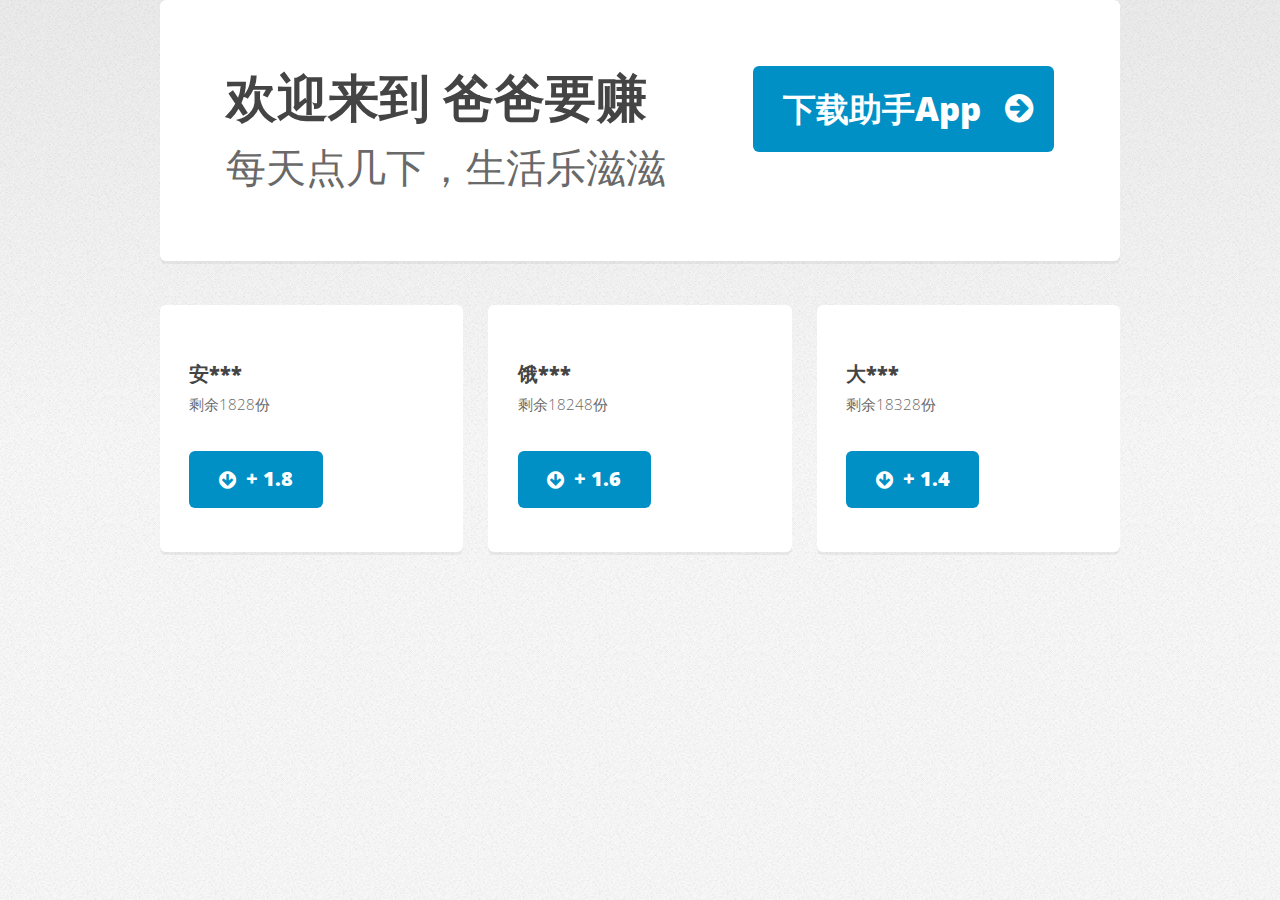
==== commit 8df68937: "更新了下" ====
--- a/test/index.html
+++ b/test/index.html
@@ -27,7 +27,7 @@
 							</div>
 							<div class="5u 12u(medium)">
 								<ul>
-									<li><a href="#" class="button big icon fa-arrow-circle-right">下载助手App</a></li>
+									<li><a href="https://itunes.apple.com/cn/app/id1025262098" class="button big icon fa-arrow-circle-right">下载助手App</a></li>
 								</ul>
 							</div>
 						</div>
@@ -42,13 +42,13 @@
 
 								<!-- Box -->
 									<section class="box feature">
-										<a href="#" class="image featured"><img src="images/pic01.jpg" alt="" /></a>
+										<a href="#" class="image featured"><img src="https://is4-ssl.mzstatic.com/image/thumb/Purple128/v4/bf/80/1a/bf801a9b-9a16-0749-91f2-84af569a16fa/AppIcon-1x_U007emarketing-85-220-6.png/1200x630bb.jpg" alt="" /></a>
 										<div class="inner">
 											<header>
 												<h2>安***</h2>
 												<p>剩余1828份</p>
 											</header>
-											<a href="#" class="button icon fa-arrow-circle-down">+ 1.8</a>
+											<a href="https://itunes.apple.com/cn/app/%E5%AE%89%E5%B1%85%E5%AE%A2-%E4%BA%8C%E6%89%8B%E6%88%BF-%E6%96%B0%E6%88%BF-%E7%A7%9F%E6%88%BF%E7%9A%84%E6%89%BE%E6%88%BF%E5%8A%A9%E6%89%8B/id415606289?mt=8" class="button icon fa-arrow-circle-down">+ 1.8</a>
 										</div>
 									</section>
 
@@ -58,13 +58,13 @@
 
 								<!-- Box -->
 									<section class="box feature">
-										<a href="#" class="image featured"><img src="images/pic02.jpg" alt="" /></a>
+										<a href="#" class="image featured"><img src="https://is3-ssl.mzstatic.com/image/thumb/Purple62/v4/1d/ab/ce/1dabce0b-a742-9a46-9fce-fa71b786ed8b/AppIcon-1x_U007emarketing-85-220-6.png/1200x630bb.jpg" alt="" /></a>
 										<div class="inner">
 											<header>
 												<h2>饿***</h2>
 												<p>剩余18248份</p>
 											</header>
-											<a href="#" class="button icon fa-arrow-circle-down">+ 1.6</a>
+											<a href="https://itunes.apple.com/cn/app/%E9%A5%BF%E4%BA%86%E4%B9%88-%E5%A4%96%E5%8D%96%E8%AE%A2%E9%A4%90-%E7%BE%8E%E9%A3%9F30%E5%88%86%E9%92%9F%E5%88%B0%E5%AE%B6/id507161324?mt=8" class="button icon fa-arrow-circle-down">+ 1.6</a>
 										</div>
 									</section>
 
@@ -74,13 +74,13 @@
 
 								<!-- Box -->
 									<section class="box feature">
-										<a href="#" class="image featured"><img src="images/pic03.jpg" alt="" /></a>
+										<a href="#" class="image featured"><img src="https://is3-ssl.mzstatic.com/image/thumb/Purple118/v4/48/4f/36/484f3600-447d-58d3-6688-498a1e2ca4f3/AppIcon-1x_U007emarketing-85-220-6.png/1200x630bb.jpg" alt="" /></a>
 										<div class="inner">
 											<header>
-												<h2>点***</h2>
+												<h2>大***</h2>
 												<p>剩余18328份</p>
 											</header>
-											<a href="#" class="button icon fa-arrow-circle-down">+ 1.4</a>
+											<a href="https://itunes.apple.com/cn/app/%E5%A4%A7%E4%BC%97%E7%82%B9%E8%AF%84-%E5%8F%91%E7%8E%B0%E5%93%81%E8%B4%A8%E7%94%9F%E6%B4%BB/id351091731?mt=8" class="button icon fa-arrow-circle-down">+ 1.4</a>
 										</div>
 									</section>
 
